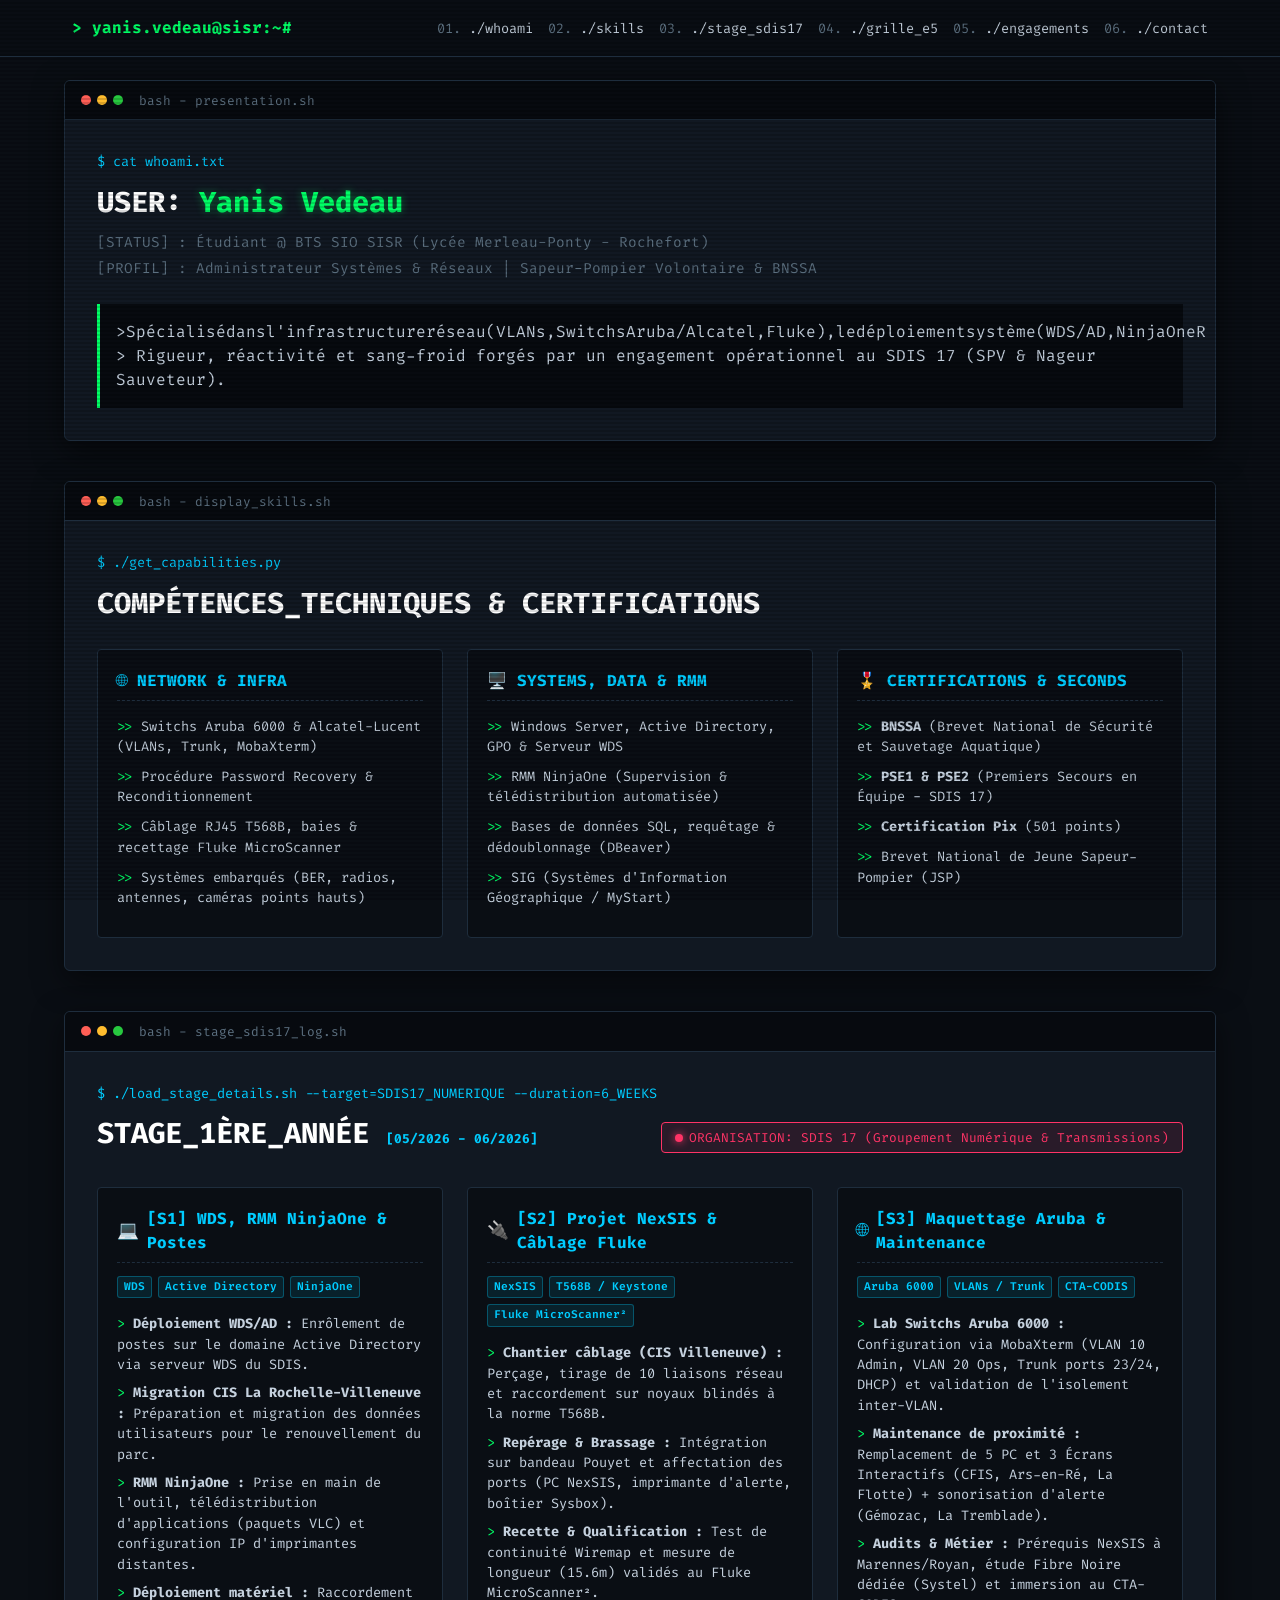
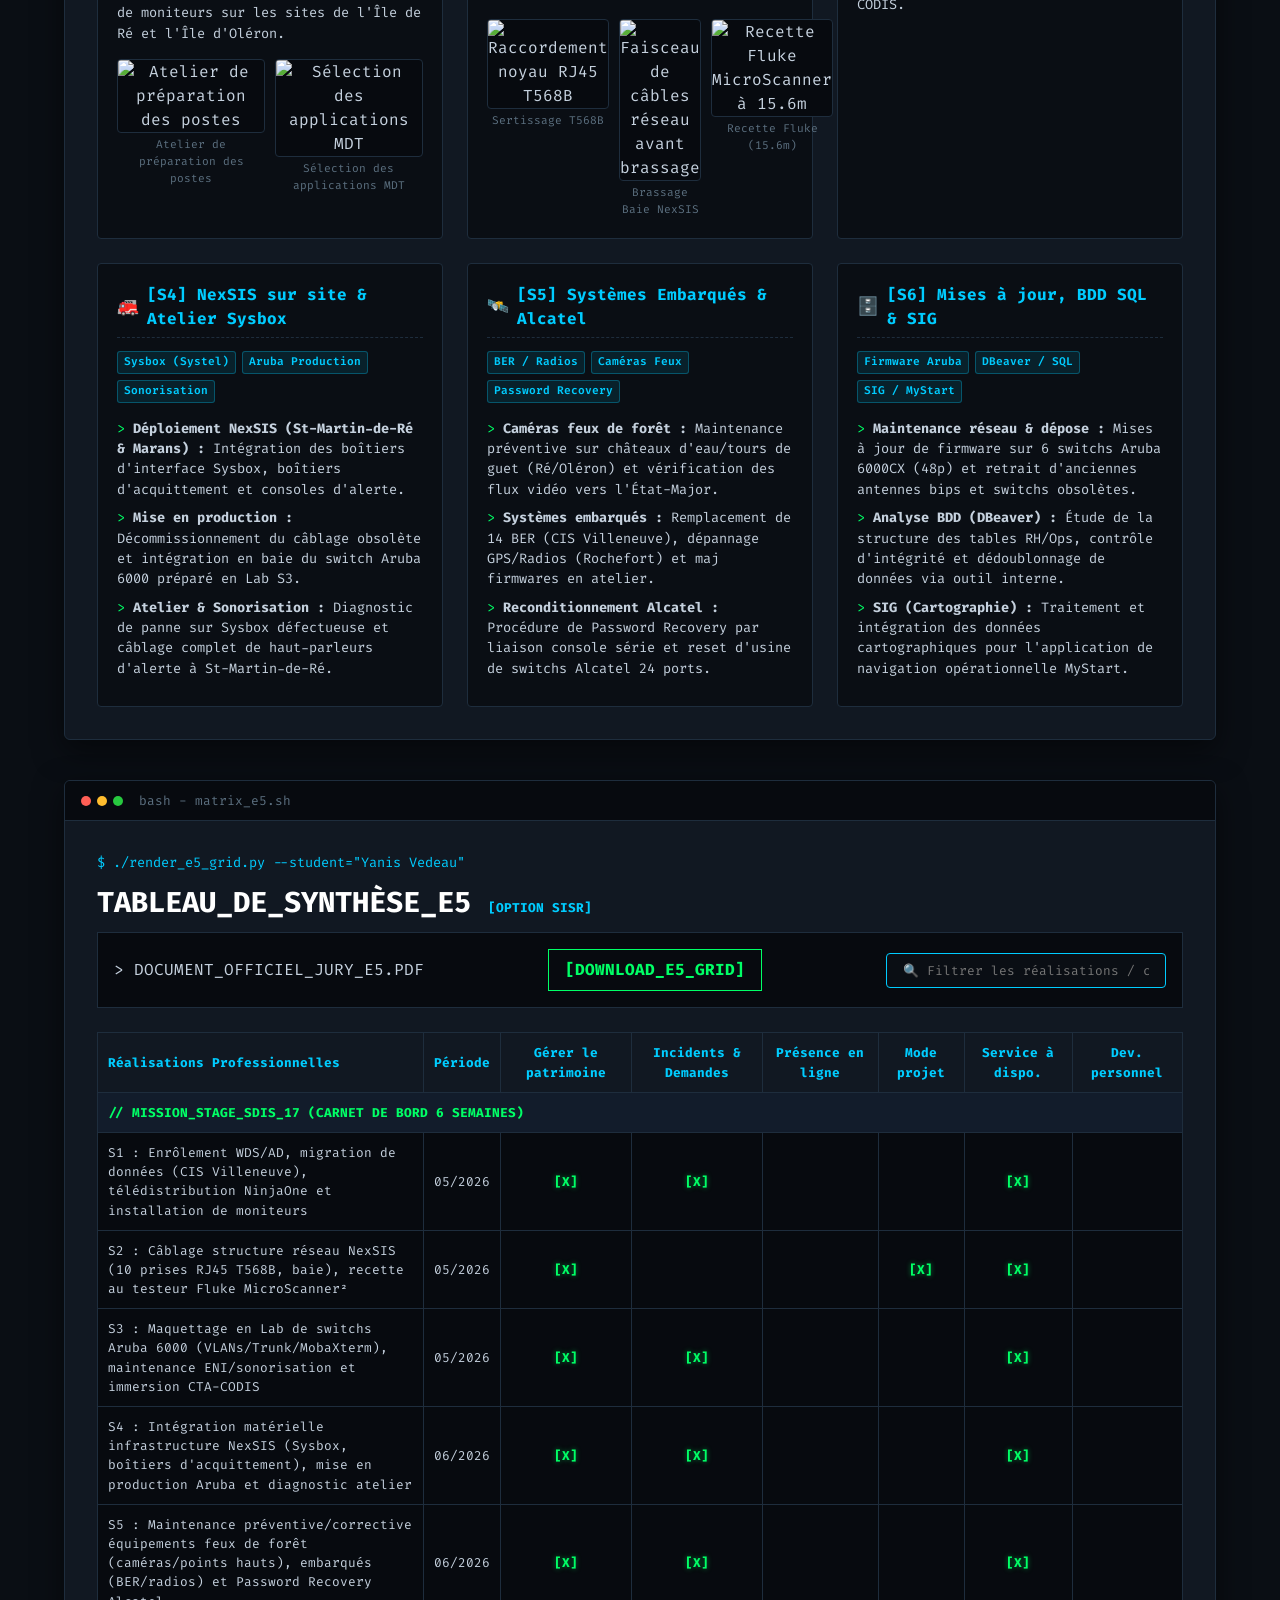
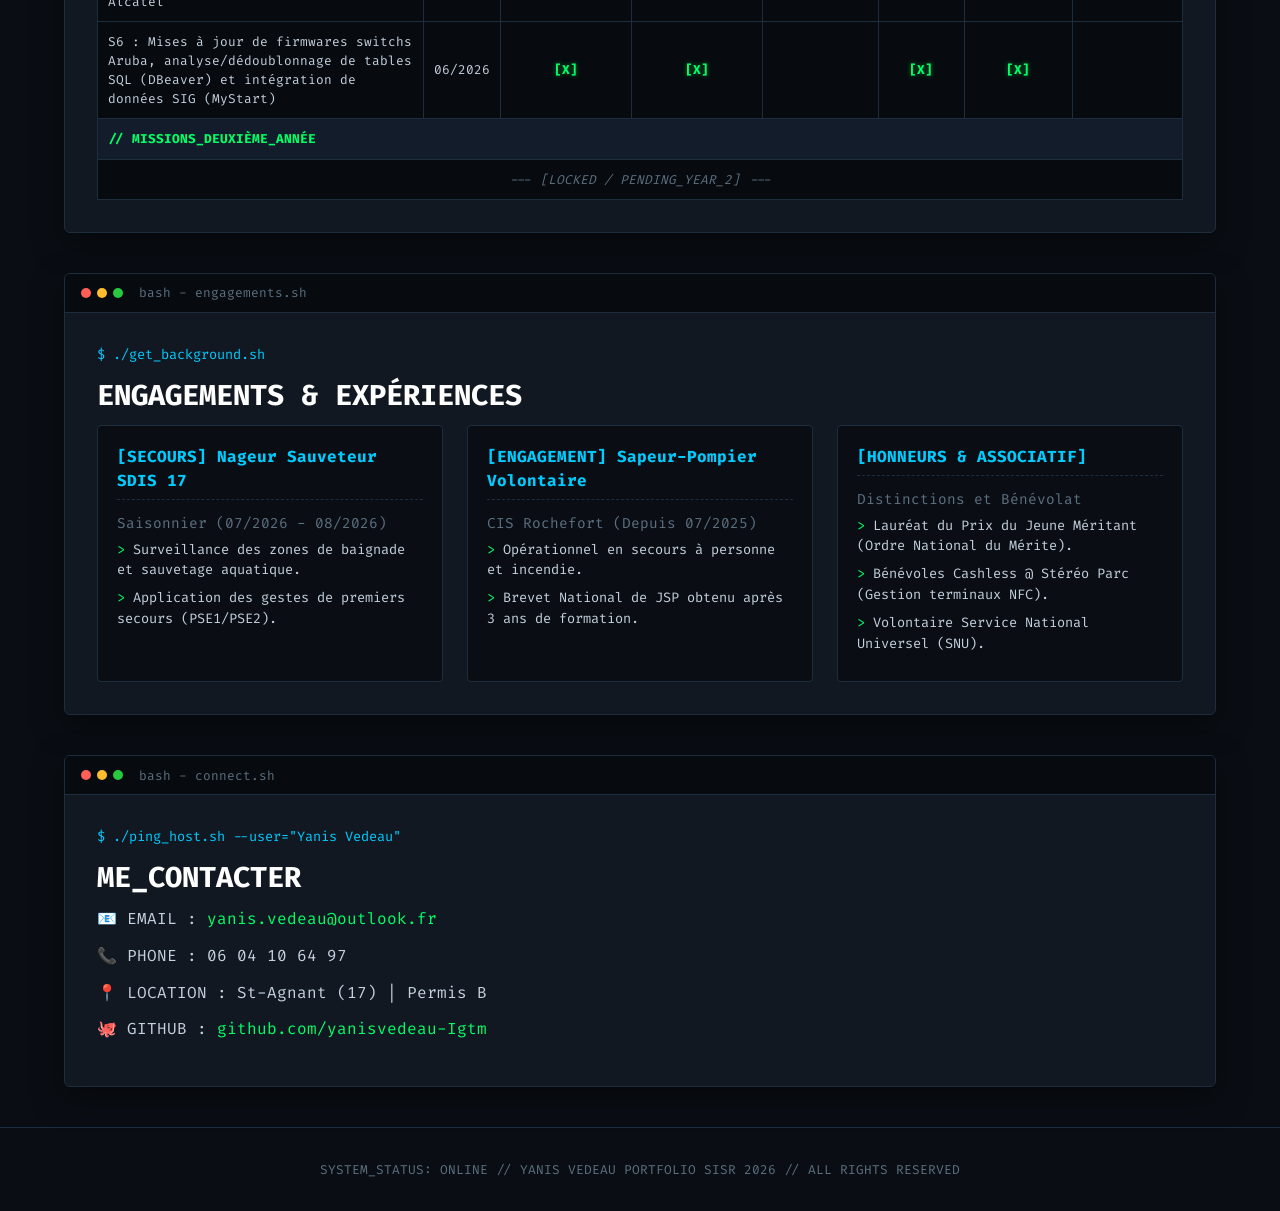
==== index.html @ 9add6352 "Update print statement from 'Hello' to 'Goodbye'" ====
<!DOCTYPE html>
<html lang="fr">
<head>
    <meta charset="UTF-8">
    <meta name="viewport" content="width=device-width, initial-scale=1.0">
    <title>Yanis Vedeau // Portfolio BTS SIO SISR</title>
    <link rel="stylesheet" href="style.css">
    <link rel="preconnect" href="https://fonts.googleapis.com">
    <link rel="preconnect" href="https://fonts.gstatic.com" crossorigin>
    <link href="https://fonts.googleapis.com/css2?family=Fira+Code:wght@400;600;700&display=swap" rel="stylesheet">
</head>
<body>

    <div class="overlay"></div>

    <div id="image-modal" class="modal">
        <span class="modal-close">&times;</span>
        <img class="modal-content" id="modal-img" alt="Vue agrandie">
        <div id="modal-caption"></div>
    </div>

    <header>
        <nav>
            <div class="brand"><span class="blink">></span> yanis.vedeau@sisr:~#</div>
            <ul>
                <li><a href="#presentation"><span class="cmd-num">01.</span> ./whoami</a></li>
                <li><a href="#competences"><span class="cmd-num">02.</span> ./skills</a></li>
                <li><a href="#stage"><span class="cmd-num">03.</span> ./stage_sdis17</a></li>
                <li><a href="#tableau-e5"><span class="cmd-num">04.</span> ./grille_e5</a></li>
                <li><a href="#engagements"><span class="cmd-num">05.</span> ./engagements</a></li>
                <li><a href="#contact"><span class="cmd-num">06.</span> ./contact</a></li>
            </ul>
        </nav>
    </header>

    <main>
        <section id="presentation" class="terminal-card">
            <div class="card-header">
                <span class="dot red"></span>
                <span class="dot yellow"></span>
                <span class="dot green"></span>
                <span class="card-title">bash - presentation.sh</span>
            </div>
            <div class="card-body">
                <p class="prompt">$ cat whoami.txt</p>
                <h1>USER: <span class="neon-text">Yanis Vedeau</span></h1>
                <p class="role">[STATUS] : Étudiant @ BTS SIO SISR (Lycée Merleau-Ponty - Rochefort)</p>
                <p class="role">[PROFIL] : Administrateur Systèmes & Réseaux | Sapeur-Pompier Volontaire & BNSSA</p>
                <div class="console-box">
                    <p>> Spécialisé dans l'infrastructure réseau (VLANs, Switchs Aruba/Alcatel, Fluke), le déploiement système (WDS/AD, NinjaOne RMM) et l'administration de bases de données (SQL/DBeaver, SIG).</p>
                    <p>> Rigueur, réactivité et sang-froid forgés par un engagement opérationnel au SDIS 17 (SPV & Nageur Sauveteur).</p>
                </div>
            </div>
        </section>

        <section id="competences" class="terminal-card">
            <div class="card-header">
                <span class="dot red"></span>
                <span class="dot yellow"></span>
                <span class="dot green"></span>
                <span class="card-title">bash - display_skills.sh</span>
            </div>
            <div class="card-body">
                <p class="prompt">$ ./get_capabilities.py</p>
                <h2>COMPÉTENCES_TECHNIQUES & CERTIFICATIONS</h2>

                <div class="grid-skills">
                    <div class="skill-box">
                        <div class="skill-title">🌐 NETWORK & INFRA</div>
                        <ul>
                            <li>Switchs Aruba 6000 & Alcatel-Lucent (VLANs, Trunk, MobaXterm)</li>
                            <li>Procédure Password Recovery & Reconditionnement</li>
                            <li>Câblage RJ45 T568B, baies & recettage Fluke MicroScanner</li>
                            <li>Systèmes embarqués (BER, radios, antennes, caméras points hauts)</li>
                        </ul>
                    </div>

                    <div class="skill-box">
                        <div class="skill-title">🖥️ SYSTEMS, DATA & RMM</div>
                        <ul>
                            <li>Windows Server, Active Directory, GPO & Serveur WDS</li>
                            <li>RMM NinjaOne (Supervision & télédistribution automatisée)</li>
                            <li>Bases de données SQL, requêtage & dédoublonnage (DBeaver)</li>
                            <li>SIG (Systèmes d'Information Géographique / MyStart)</li>
                        </ul>
                    </div>

                    <div class="skill-box">
                        <div class="skill-title">🎖️ CERTIFICATIONS & SECONDS</div>
                        <ul>
                            <li><strong>BNSSA</strong> (Brevet National de Sécurité et Sauvetage Aquatique)</li>
                            <li><strong>PSE1 & PSE2</strong> (Premiers Secours en Équipe - SDIS 17)</li>
                            <li><strong>Certification Pix</strong> (501 points)</li>
                            <li>Brevet National de Jeune Sapeur-Pompier (JSP)</li>
                        </ul>
                    </div>
                </div>
            </div>
        </section>

        <section id="stage" class="terminal-card">
            <div class="card-header">
                <span class="dot red"></span>
                <span class="dot yellow"></span>
                <span class="dot green"></span>
                <span class="card-title">bash - stage_sdis17_log.sh</span>
            </div>
            <div class="card-body">
                <p class="prompt">$ ./load_stage_details.sh --target=SDIS17_NUMERIQUE --duration=6_WEEKS</p>
                
                <div class="stage-title-wrapper">
                    <h2>STAGE_1ÈRE_ANNÉE <span class="tag">[05/2026 - 06/2026]</span></h2>
                    <div class="sdis-badge">
                        <span class="pulse-dot"></span> ORGANISATION: SDIS 17 (Groupement Numérique & Transmissions)
                    </div>
                </div>

                <div class="grid-stage">
                    <div class="node-card highlight-border">
                        <div class="node-header">
                            <span class="icon">💻</span>
                            <span>[S1] WDS, RMM NinjaOne & Postes</span>
                        </div>
                        <div class="tech-tags">
                            <span class="tech-badge">WDS</span>
                            <span class="tech-badge">Active Directory</span>
                            <span class="tech-badge">NinjaOne</span>
                        </div>
                        <ul>
                            <li><strong>Déploiement WDS/AD :</strong> Enrôlement de postes sur le domaine Active Directory via serveur WDS du SDIS.</li>
                            <li><strong>Migration CIS La Rochelle-Villeneuve :</strong> Préparation et migration des données utilisateurs pour le renouvellement du parc.</li>
                            <li><strong>RMM NinjaOne :</strong> Prise en main de l'outil, télédistribution d'applications (paquets VLC) et configuration IP d'imprimantes distantes.</li>
                            <li><strong>Déploiement matériel :</strong> Raccordement de moniteurs sur les sites de l'Île de Ré et l'Île d'Oléron.</li>
                        </ul>
                        
                        <div class="media-grid">
                            <div class="media-preview">
                                <div class="img-container">
                                    <img src="assets/images/IMG_2946.jpg" alt="Atelier de préparation des postes" class="zoomable-img">
                                </div>
                                <span class="media-caption">Atelier de préparation des postes</span>
                            </div>
                            <div class="media-preview">
                                <div class="img-container">
                                    <img src="assets/images/IMG_2992.jpg" alt="Sélection des applications MDT" class="zoomable-img">
                                </div>
                                <span class="media-caption">Sélection des applications MDT</span>
                            </div>
                        </div>
                    </div>

                    <div class="node-card highlight-border">
                        <div class="node-header">
                            <span class="icon">🔌</span>
                            <span>[S2] Projet NexSIS & Câblage Fluke</span>
                        </div>
                        <div class="tech-tags">
                            <span class="tech-badge">NexSIS</span>
                            <span class="tech-badge">T568B / Keystone</span>
                            <span class="tech-badge">Fluke MicroScanner²</span>
                        </div>
                        <ul>
                            <li><strong>Chantier câblage (CIS Villeneuve) :</strong> Perçage, tirage de 10 liaisons réseau et raccordement sur noyaux blindés à la norme T568B.</li>
                            <li><strong>Repérage & Brassage :</strong> Intégration sur bandeau Pouyet et affectation des ports (PC NexSIS, imprimante d'alerte, boîtier Sysbox).</li>
                            <li><strong>Recette & Qualification :</strong> Test de continuité Wiremap et mesure de longueur (15.6m) validés au Fluke MicroScanner².</li>
                        </ul>
                        
                        <div class="media-grid">
                            <div class="media-preview">
                                <div class="img-container">
                                    <img src="assets/images/IMG_3050.jpg" alt="Raccordement noyau RJ45 T568B" class="zoomable-img">
                                </div>
                                <span class="media-caption">Sertissage T568B</span>
                            </div>
                            <div class="media-preview">
                                <div class="img-container">
                                    <img src="assets/images/IMG_3069.jpg" alt="Faisceau de câbles réseau avant brassage" class="zoomable-img">
                                </div>
                                <span class="media-caption">Brassage Baie NexSIS</span>
                            </div>
                            <div class="media-preview">
                                <div class="img-container">
                                    <img src="assets/images/IMG_3080.jpg" alt="Recette Fluke MicroScanner à 15.6m" class="zoomable-img">
                                </div>
                                <span class="media-caption">Recette Fluke (15.6m)</span>
                            </div>
                        </div>
                    </div>

                    <div class="node-card highlight-border">
                        <div class="node-header">
                            <span class="icon">🌐</span>
                            <span>[S3] Maquettage Aruba & Maintenance</span>
                        </div>
                        <div class="tech-tags">
                            <span class="tech-badge">Aruba 6000</span>
                            <span class="tech-badge">VLANs / Trunk</span>
                            <span class="tech-badge">CTA-CODIS</span>
                        </div>
                        <ul>
                            <li><strong>Lab Switchs Aruba 6000 :</strong> Configuration via MobaXterm (VLAN 10 Admin, VLAN 20 Ops, Trunk ports 23/24, DHCP) et validation de l'isolement inter-VLAN.</li>
                            <li><strong>Maintenance de proximité :</strong> Remplacement de 5 PC et 3 Écrans Interactifs (CFIS, Ars-en-Ré, La Flotte) + sonorisation d'alerte (Gémozac, La Tremblade).</li>
                            <li><strong>Audits & Métier :</strong> Prérequis NexSIS à Marennes/Royan, étude Fibre Noire dédiée (Systel) et immersion au CTA-CODIS.</li>
                        </ul>
                    </div>

                    <div class="node-card highlight-border">
                        <div class="node-header">
                            <span class="icon">🚒</span>
                            <span>[S4] NexSIS sur site & Atelier Sysbox</span>
                        </div>
                        <div class="tech-tags">
                            <span class="tech-badge">Sysbox (Systel)</span>
                            <span class="tech-badge">Aruba Production</span>
                            <span class="tech-badge">Sonorisation</span>
                        </div>
                        <ul>
                            <li><strong>Déploiement NexSIS (St-Martin-de-Ré & Marans) :</strong> Intégration des boîtiers d'interface Sysbox, boîtiers d'acquittement et consoles d'alerte.</li>
                            <li><strong>Mise en production :</strong> Décommissionnement du câblage obsolète et intégration en baie du switch Aruba 6000 préparé en Lab S3.</li>
                            <li><strong>Atelier & Sonorisation :</strong> Diagnostic de panne sur Sysbox défectueuse et câblage complet de haut-parleurs d'alerte à St-Martin-de-Ré.</li>
                        </ul>
                    </div>

                    <div class="node-card highlight-border">
                        <div class="node-header">
                            <span class="icon">🛰️</span>
                            <span>[S5] Systèmes Embarqués & Alcatel</span>
                        </div>
                        <div class="tech-tags">
                            <span class="tech-badge">BER / Radios</span>
                            <span class="tech-badge">Caméras Feux</span>
                            <span class="tech-badge">Password Recovery</span>
                        </div>
                        <ul>
                            <li><strong>Caméras feux de forêt :</strong> Maintenance préventive sur châteaux d'eau/tours de guet (Ré/Oléron) et vérification des flux vidéo vers l'État-Major.</li>
                            <li><strong>Systèmes embarqués :</strong> Remplacement de 14 BER (CIS Villeneuve), dépannage GPS/Radios (Rochefort) et maj firmwares en atelier.</li>
                            <li><strong>Reconditionnement Alcatel :</strong> Procédure de Password Recovery par liaison console série et reset d'usine de switchs Alcatel 24 ports.</li>
                        </ul>
                    </div>

                    <div class="node-card highlight-border">
                        <div class="node-header">
                            <span class="icon">🗄️</span>
                            <span>[S6] Mises à jour, BDD SQL & SIG</span>
                        </div>
                        <div class="tech-tags">
                            <span class="tech-badge">Firmware Aruba</span>
                            <span class="tech-badge">DBeaver / SQL</span>
                            <span class="tech-badge">SIG / MyStart</span>
                        </div>
                        <ul>
                            <li><strong>Maintenance réseau & dépose :</strong> Mises à jour de firmware sur 6 switchs Aruba 6000CX (48p) et retrait d'anciennes antennes bips et switchs obsolètes.</li>
                            <li><strong>Analyse BDD (DBeaver) :</strong> Étude de la structure des tables RH/Ops, contrôle d'intégrité et dédoublonnage de données via outil interne.</li>
                            <li><strong>SIG (Cartographie) :</strong> Traitement et intégration des données cartographiques pour l'application de navigation opérationnelle MyStart.</li>
                        </ul>
                    </div>
                </div>
            </div>
        </section>

        <section id="tableau-e5" class="terminal-card">
            <div class="card-header">
                <span class="dot red"></span>
                <span class="dot yellow"></span>
                <span class="dot green"></span>
                <span class="card-title">bash - matrix_e5.sh</span>
            </div>
            <div class="card-body">
                <p class="prompt">$ ./render_e5_grid.py --student="Yanis Vedeau"</p>
                <h2>TABLEAU_DE_SYNTHÈSE_E5 <span class="tag">[OPTION SISR]</span></h2>

                <div class="download-container">
                    <span>> DOCUMENT_OFFICIEL_JURY_E5.PDF</span>
                    <a href="assets/tableau-de-synthese-E5.pdf" class="cyber-btn" target="_blank" download>[DOWNLOAD_E5_GRID]</a>
                </div>

                <div class="table-wrapper">
                    <table class="cyber-table">
                        <thead>
                            <tr>
                                <th class="col-main">Réalisations Professionnelles</th>
                                <th>Période</th>
                                <th>Gérer le patrimoine</th>
                                <th>Incidents & Demandes</th>
                                <th>Présence en ligne</th>
                                <th>Mode projet</th>
                                <th>Service à dispo.</th>
                                <th>Dev. personnel</th>
                            </tr>
                        </thead>
                        <tbody>
                            <tr class="group-header">
                                <td colspan="8">// MISSION_STAGE_SDIS_17 (CARNET DE BORD 6 SEMAINES)</td>
                            </tr>
                            <tr>
                                <td class="text-left">S1 : Enrôlement WDS/AD, migration de données (CIS Villeneuve), télédistribution NinjaOne et installation de moniteurs</td>
                                <td>05/2026</td>
                                <td class="active-cell">[X]</td>
                                <td class="active-cell">[X]</td>
                                <td></td>
                                <td></td>
                                <td class="active-cell">[X]</td>
                                <td></td>
                            </tr>
                            <tr>
                                <td class="text-left">S2 : Câblage structure réseau NexSIS (10 prises RJ45 T568B, baie), recette au testeur Fluke MicroScanner²</td>
                                <td>05/2026</td>
                                <td class="active-cell">[X]</td>
                                <td></td>
                                <td></td>
                                <td class="active-cell">[X]</td>
                                <td class="active-cell">[X]</td>
                                <td></td>
                            </tr>
                            <tr>
                                <td class="text-left">S3 : Maquettage en Lab de switchs Aruba 6000 (VLANs/Trunk/MobaXterm), maintenance ENI/sonorisation et immersion CTA-CODIS</td>
                                <td>05/2026</td>
                                <td class="active-cell">[X]</td>
                                <td class="active-cell">[X]</td>
                                <td></td>
                                <td></td>
                                <td class="active-cell">[X]</td>
                                <td></td>
                            </tr>
                            <tr>
                                <td class="text-left">S4 : Intégration matérielle infrastructure NexSIS (Sysbox, boîtiers d'acquittement), mise en production Aruba et diagnostic atelier</td>
                                <td>06/2026</td>
                                <td class="active-cell">[X]</td>
                                <td class="active-cell">[X]</td>
                                <td></td>
                                <td></td>
                                <td class="active-cell">[X]</td>
                                <td></td>
                            </tr>
                            <tr>
                                <td class="text-left">S5 : Maintenance préventive/corrective équipements feux de forêt (caméras/points hauts), embarqués (BER/radios) et Password Recovery Alcatel</td>
                                <td>06/2026</td>
                                <td class="active-cell">[X]</td>
                                <td class="active-cell">[X]</td>
                                <td></td>
                                <td></td>
                                <td class="active-cell">[X]</td>
                                <td></td>
                            </tr>
                            <tr>
                                <td class="text-left">S6 : Mises à jour de firmwares switchs Aruba, analyse/dédoublonnage de tables SQL (DBeaver) et intégration de données SIG (MyStart)</td>
                                <td>06/2026</td>
                                <td class="active-cell">[X]</td>
                                <td class="active-cell">[X]</td>
                                <td></td>
                                <td class="active-cell">[X]</td>
                                <td class="active-cell">[X]</td>
                                <td></td>
                            </tr>

                            <tr class="group-header">
                                <td colspan="8">// MISSIONS_DEUXIÈME_ANNÉE</td>
                            </tr>
                            <tr>
                                <td colspan="8" class="locked-row">--- [LOCKED / PENDING_YEAR_2] ---</td>
                            </tr>
                        </tbody>
                    </table>
                </div>
            </div>
        </section>

        <section id="engagements" class="terminal-card">
            <div class="card-header">
                <span class="dot red"></span>
                <span class="dot yellow"></span>
                <span class="dot green"></span>
                <span class="card-title">bash - engagements.sh</span>
            </div>
            <div class="card-body">
                <p class="prompt">$ ./get_background.sh</p>
                <h2>ENGAGEMENTS & EXPÉRIENCES</h2>

                <div class="grid-stage">
                    <div class="node-card">
                        <div class="node-header">[SECOURS] Nageur Sauveteur SDIS 17</div>
                        <p class="role">Saisonnier (07/2026 - 08/2026)</p>
                        <ul>
                            <li>Surveillance des zones de baignade et sauvetage aquatique.</li>
                            <li>Application des gestes de premiers secours (PSE1/PSE2).</li>
                        </ul>
                    </div>

                    <div class="node-card">
                        <div class="node-header">[ENGAGEMENT] Sapeur-Pompier Volontaire</div>
                        <p class="role">CIS Rochefort (Depuis 07/2025)</p>
                        <ul>
                            <li>Opérationnel en secours à personne et incendie.</li>
                            <li>Brevet National de JSP obtenu après 3 ans de formation.</li>
                        </ul>
                    </div>

                    <div class="node-card">
                        <div class="node-header">[HONNEURS & ASSOCIATIF]</div>
                        <p class="role">Distinctions et Bénévolat</p>
                        <ul>
                            <li>Lauréat du Prix du Jeune Méritant (Ordre National du Mérite).</li>
                            <li>Bénévoles Cashless @ Stéréo Parc (Gestion terminaux NFC).</li>
                            <li>Volontaire Service National Universel (SNU).</li>
                        </ul>
                    </div>
                </div>
            </div>
        </section>

        <section id="contact" class="terminal-card">
            <div class="card-header">
                <span class="dot red"></span>
                <span class="dot yellow"></span>
                <span class="dot green"></span>
                <span class="card-title">bash - connect.sh</span>
            </div>
            <div class="card-body">
                <p class="prompt">$ ./ping_host.sh --user="Yanis Vedeau"</p>
                <h2>ME_CONTACTER</h2>
                <div class="contact-grid">
                    <p>📧 EMAIL    : <a href="mailto:yanis.vedeau@outlook.fr">yanis.vedeau@outlook.fr</a></p>
                    <p>📞 PHONE    : 06 04 10 64 97</p>
                    <p>📍 LOCATION : St-Agnant (17) | Permis B</p>
                    <p>🐙 GITHUB   : <a href="https://github.com/yanisvedeau-lgtm" target="_blank">github.com/yanisvedeau-Igtm</a></p>
                </div>
            </div>
        </section>
    </main>

    <footer>
        <p>SYSTEM_STATUS: ONLINE // YANIS VEDEAU PORTFOLIO SISR 2026 // ALL RIGHTS RESERVED</p>
    </footer>

    <script src="script.js"></script>
</body>
</html>
---- style.css ----
/* RESET & CORE CYBERPUNK STYLES */
* {
    margin: 0;
    padding: 0;
    box-sizing: border-box;
    font-family: 'Fira Code', monospace;
}

:root {
    --bg-color: #0a0e14;
    --card-bg: #111822;
    --card-border: #1e2d3d;
    --neon-green: #00ff66;
    --neon-blue: #00ccff;
    --neon-alert: #ff3366;
    --text-color: #c5d1de;
    --muted-text: #5c7080;
}

html {
    scroll-behavior: smooth;
}

body {
    background-color: var(--bg-color);
    color: var(--text-color);
    padding-top: 80px;
    line-height: 1.5;
}

/* LIGNES SCANLINE CRT */
.overlay {
    position: fixed;
    top: 0;
    left: 0;
    width: 100vw;
    height: 100vh;
    background: linear-gradient(rgba(18, 16, 16, 0) 50%, rgba(0, 0, 0, 0.25) 50%);
    background-size: 100% 4px;
    z-index: 9998;
    pointer-events: none;
    opacity: 0.6;
}

/* NAVIGATION */
header {
    position: fixed;
    top: 0;
    width: 100%;
    background: rgba(10, 14, 20, 0.95);
    border-bottom: 1px solid var(--card-border);
    backdrop-filter: blur(5px);
    z-index: 1000;
}

nav {
    max-width: 1200px;
    margin: 0 auto;
    display: flex;
    justify-content: space-between;
    align-items: center;
    padding: 1rem 2rem;
}

.brand {
    color: var(--neon-green);
    font-weight: bold;
}

.blink {
    animation: blinker 1s linear infinite;
}

@keyframes blinker {
    50% { opacity: 0; }
}

nav ul {
    display: flex;
    list-style: none;
    gap: 15px;
}

nav a {
    color: var(--text-color);
    text-decoration: none;
    font-size: 0.85rem;
    transition: color 0.2s;
}

nav a:hover {
    color: var(--neon-blue);
}

.cmd-num {
    color: var(--muted-text);
}

/* CARTE TERMINAL */
main {
    max-width: 1200px;
    margin: 0 auto;
    padding: 0 1.5rem;
}

.terminal-card {
    background-color: var(--card-bg);
    border: 1px solid var(--card-border);
    border-radius: 6px;
    margin-bottom: 2.5rem;
    box-shadow: 0 10px 30px rgba(0,0,0,0.5);
    overflow: hidden;
}

.card-header {
    background-color: #070a0f;
    padding: 0.6rem 1rem;
    display: flex;
    align-items: center;
    border-bottom: 1px solid var(--card-border);
}

.dot {
    width: 10px;
    height: 10px;
    border-radius: 50%;
    display: inline-block;
    margin-right: 6px;
}

.red { background-color: #ff5f56; }
.yellow { background-color: #ffbd2e; }
.green { background-color: #27c93f; }

.card-title {
    color: var(--muted-text);
    font-size: 0.8rem;
    margin-left: 10px;
}

.card-body {
    padding: 2rem;
}

.prompt {
    color: var(--neon-blue);
    margin-bottom: 0.5rem;
    font-size: 0.85rem;
}

h1, h2 {
    color: #ffffff;
    font-size: 1.8rem;
    margin-bottom: 0.5rem;
}

.neon-text {
    color: var(--neon-green);
    text-shadow: 0 0 8px rgba(0, 255, 102, 0.4);
}

.role {
    color: var(--muted-text);
    font-size: 0.9rem;
    margin-bottom: 0.3rem;
}

.console-box {
    margin-top: 1.5rem;
    padding: 1rem;
    background: #070a0f;
    border-left: 3px solid var(--neon-green);
    color: var(--text-color);
}

.tag {
    font-size: 0.8rem;
    color: var(--neon-blue);
}

.sdis-badge {
    display: inline-flex;
    align-items: center;
    background: rgba(255, 51, 102, 0.1);
    color: var(--neon-alert);
    border: 1px solid var(--neon-alert);
    padding: 0.3rem 0.8rem;
    font-size: 0.8rem;
    border-radius: 4px;
}

/* ENRICHISSEMENT VISUEL STAGE */
.stage-title-wrapper {
    display: flex;
    justify-content: space-between;
    align-items: center;
    flex-wrap: wrap;
    margin-bottom: 1.5rem;
    gap: 10px;
}

.pulse-dot {
    display: inline-block;
    width: 8px;
    height: 8px;
    background-color: var(--neon-alert);
    border-radius: 50%;
    margin-right: 6px;
    box-shadow: 0 0 8px var(--neon-alert);
    animation: pulse 1.5s infinite;
}

@keyframes pulse {
    0% { transform: scale(0.95); box-shadow: 0 0 0 0 rgba(255, 51, 102, 0.7); }
    70% { transform: scale(1); box-shadow: 0 0 0 8px rgba(255, 51, 102, 0); }
    100% { transform: scale(0.95); box-shadow: 0 0 0 0 rgba(255, 51, 102, 0); }
}

.highlight-border {
    position: relative;
    transition: transform 0.25s ease, border-color 0.25s ease, box-shadow 0.25s ease;
}

.highlight-border:hover {
    transform: translateY(-4px);
    border-color: var(--neon-blue);
    box-shadow: 0 6px 20px rgba(0, 204, 255, 0.15);
}

.node-header {
    display: flex;
    align-items: center;
    gap: 8px;
    color: var(--neon-blue);
    font-weight: bold;
    margin-bottom: 0.8rem;
    border-bottom: 1px dashed var(--card-border);
    padding-bottom: 0.4rem;
}

.node-header .icon {
    font-size: 1.1rem;
}

.tech-tags {
    display: flex;
    flex-wrap: wrap;
    gap: 6px;
    margin-bottom: 1rem;
}

.tech-badge {
    font-size: 0.7rem;
    background: rgba(0, 204, 255, 0.1);
    color: var(--neon-blue);
    border: 1px solid rgba(0, 204, 255, 0.3);
    padding: 2px 6px;
    border-radius: 3px;
    font-weight: 600;
}

/* GESTION DES GALERIES & APERCUS IMAGES */
.media-gallery {
    display: grid;
    grid-template-columns: repeat(3, 1fr);
    gap: 10px;
    margin-top: 1rem;
    padding-top: 0.8rem;
    border-top: 1px dashed var(--card-border);
}

.media-preview {
    text-align: center;
}

.zoomable-img {
    width: 100%;
    height: 120px;
    object-fit: cover;
    border-radius: 4px;
    border: 1px solid var(--card-border);
    cursor: pointer;
    transition: transform 0.2s ease, border-color 0.2s ease;
    background-color: #070a0f;
}

.zoomable-img:hover {
    transform: scale(1.03);
    border-color: var(--neon-green);
    box-shadow: 0 0 10px rgba(0, 255, 102, 0.3);
}

.media-caption {
    display: block;
    font-size: 0.7rem;
    color: var(--muted-text);
    margin-top: 4px;
}

/* MODAL / LIGHTBOX POUR LES IMAGES */
.modal {
    display: none;
    position: fixed;
    z-index: 10000;
    padding-top: 60px;
    left: 0;
    top: 0;
    width: 100%;
    height: 100%;
    overflow: auto;
    background-color: rgba(7, 10, 15, 0.92);
    backdrop-filter: blur(8px);
}

.modal-content {
    margin: auto;
    display: block;
    max-width: 85%;
    max-height: 80vh;
    border: 1px solid var(--neon-green);
    box-shadow: 0 0 25px rgba(0, 255, 102, 0.3);
    border-radius: 4px;
}

#modal-caption {
    margin: auto;
    display: block;
    width: 80%;
    text-align: center;
    color: var(--neon-green);
    padding: 10px 0;
    font-size: 0.9rem;
}

.modal-close {
    position: absolute;
    top: 20px;
    right: 35px;
    color: var(--neon-alert);
    font-size: 40px;
    font-weight: bold;
    cursor: pointer;
    transition: 0.2s;
}

.modal-close:hover {
    color: #ffffff;
    text-shadow: 0 0 10px var(--neon-alert);
}

/* COMPETENCES GRID */
.grid-skills {
    display: grid;
    grid-template-columns: repeat(auto-fit, minmax(300px, 1fr));
    gap: 1.5rem;
    margin-top: 1.5rem;
}

.skill-box {
    background: #0a0e14;
    border: 1px solid var(--card-border);
    padding: 1.2rem;
    border-radius: 4px;
}

.skill-title {
    color: var(--neon-blue);
    font-weight: bold;
    margin-bottom: 1rem;
    border-bottom: 1px dashed var(--card-border);
    padding-bottom: 0.4rem;
}

.skill-box ul {
    list-style: none;
}

.skill-box li {
    font-size: 0.85rem;
    margin-bottom: 0.6rem;
}

.skill-box li::before {
    content: ">> ";
    color: var(--neon-green);
}

/* STAGE & ENGAGEMENT GRID */
.grid-stage {
    display: grid;
    grid-template-columns: repeat(auto-fit, minmax(280px, 1fr));
    gap: 1.5rem;
}

.node-card {
    background: #0a0e14;
    border: 1px solid var(--card-border);
    padding: 1.2rem;
    border-radius: 4px;
}

.node-card ul {
    list-style: none;
}

.node-card li {
    font-size: 0.85rem;
    margin-bottom: 0.5rem;
}

.node-card li::before {
    content: "> ";
    color: var(--neon-green);
}

/* TABLEAU E5 CYBERPUNK */
.download-container {
    display: flex;
    justify-content: space-between;
    align-items: center;
    background: #070a0f;
    padding: 1rem;
    border: 1px solid var(--card-border);
    margin-bottom: 1.5rem;
    flex-wrap: wrap;
    gap: 10px;
}

.cyber-btn {
    background: transparent;
    color: var(--neon-green);
    border: 1px solid var(--neon-green);
    padding: 0.5rem 1rem;
    text-decoration: none;
    font-weight: bold;
    transition: all 0.2s;
}

.cyber-btn:hover {
    background: var(--neon-green);
    color: #000000;
    box-shadow: 0 0 10px rgba(0, 255, 102, 0.5);
}

.cyber-filter-input {
    background: #0a0e14;
    border: 1px solid var(--neon-blue);
    color: var(--neon-green);
    padding: 0.5rem 1rem;
    font-family: 'Fira Code', monospace;
    font-size: 0.8rem;
    border-radius: 4px;
    outline: none;
    width: 280px;
    transition: box-shadow 0.25s ease;
}

.cyber-filter-input:focus {
    box-shadow: 0 0 10px rgba(0, 204, 255, 0.4);
}

.table-wrapper {
    overflow-x: auto;
}

.cyber-table {
    width: 100%;
    border-collapse: collapse;
    font-size: 0.8rem;
    background: #070a0f;
    min-width: 850px;
}

.cyber-table th, .cyber-table td {
    border: 1px solid var(--card-border);
    padding: 10px;
    text-align: center;
}

.cyber-table th {
    background: #111822;
    color: var(--neon-blue);
}

.cyber-table .col-main {
    text-align: left;
    width: 30%;
}

.cyber-table .text-left {
    text-align: left;
}

.group-header td {
    background: #121c2b;
    color: var(--neon-green);
    text-align: left;
    font-weight: bold;
}

.active-cell {
    color: var(--neon-green);
    font-weight: bold;
    text-shadow: 0 0 5px rgba(0, 255, 102, 0.5);
}

.locked-row {
    color: var(--muted-text);
    font-style: italic;
}

/* CONTACT */
.contact-grid p {
    margin-bottom: 0.8rem;
}

.contact-grid a {
    color: var(--neon-green);
    text-decoration: none;
}

.contact-grid a:hover {
    text-decoration: underline;
}

/* FOOTER */
footer {
    text-align: center;
    padding: 2rem;
    color: var(--muted-text);
    font-size: 0.8rem;
    border-top: 1px solid var(--card-border);
}

/* RESPONSIVE */
@media (max-width: 768px) {
    nav {
        flex-direction: column;
        gap: 10px;
    }

    body {
        padding-top: 130px;
    }

    .download-container {
        flex-direction: column;
        align-items: flex-start;
    }

    .media-gallery {
        grid-template-columns: 1fr;
    }

    .modal-content {
        max-width: 95%;
    }
}
.media-grid {
    display: flex;
    gap: 10px;
    margin-top: 15px;
}
.media-grid .media-preview {
    flex: 1;
}
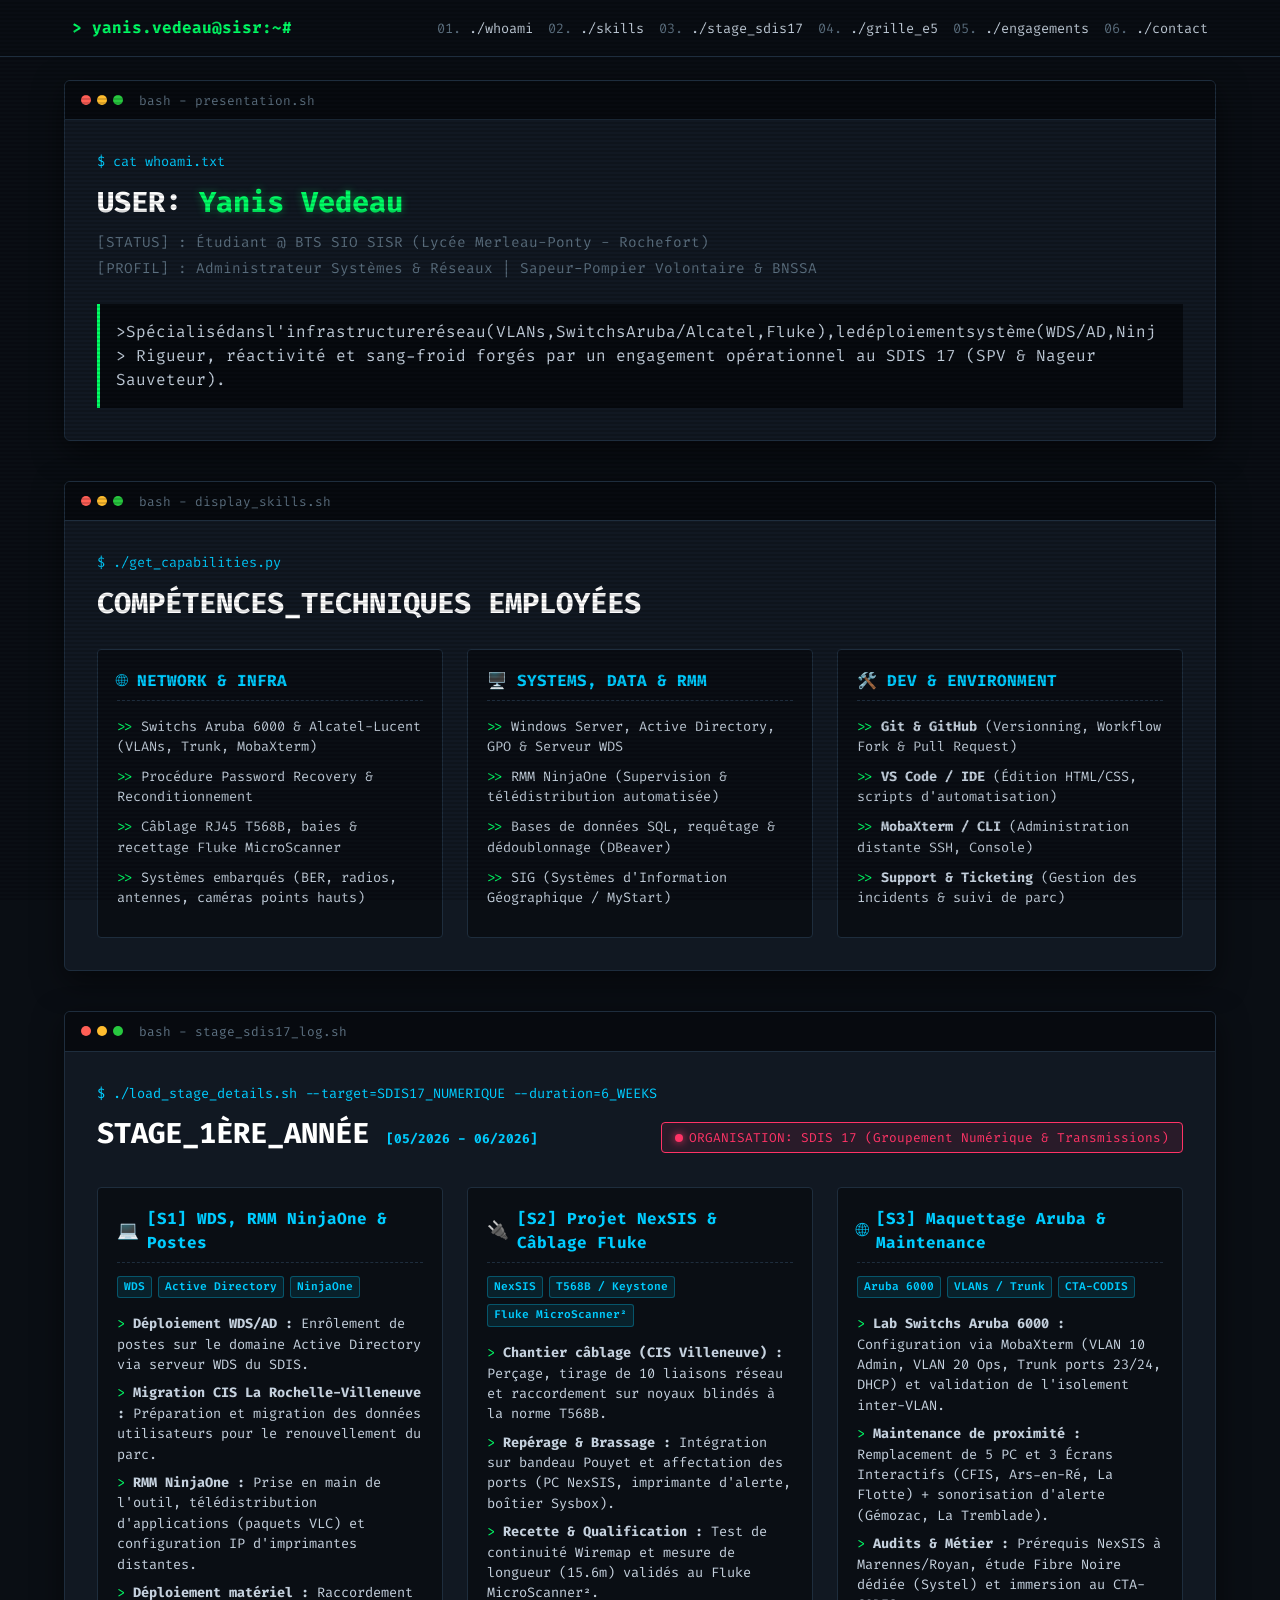
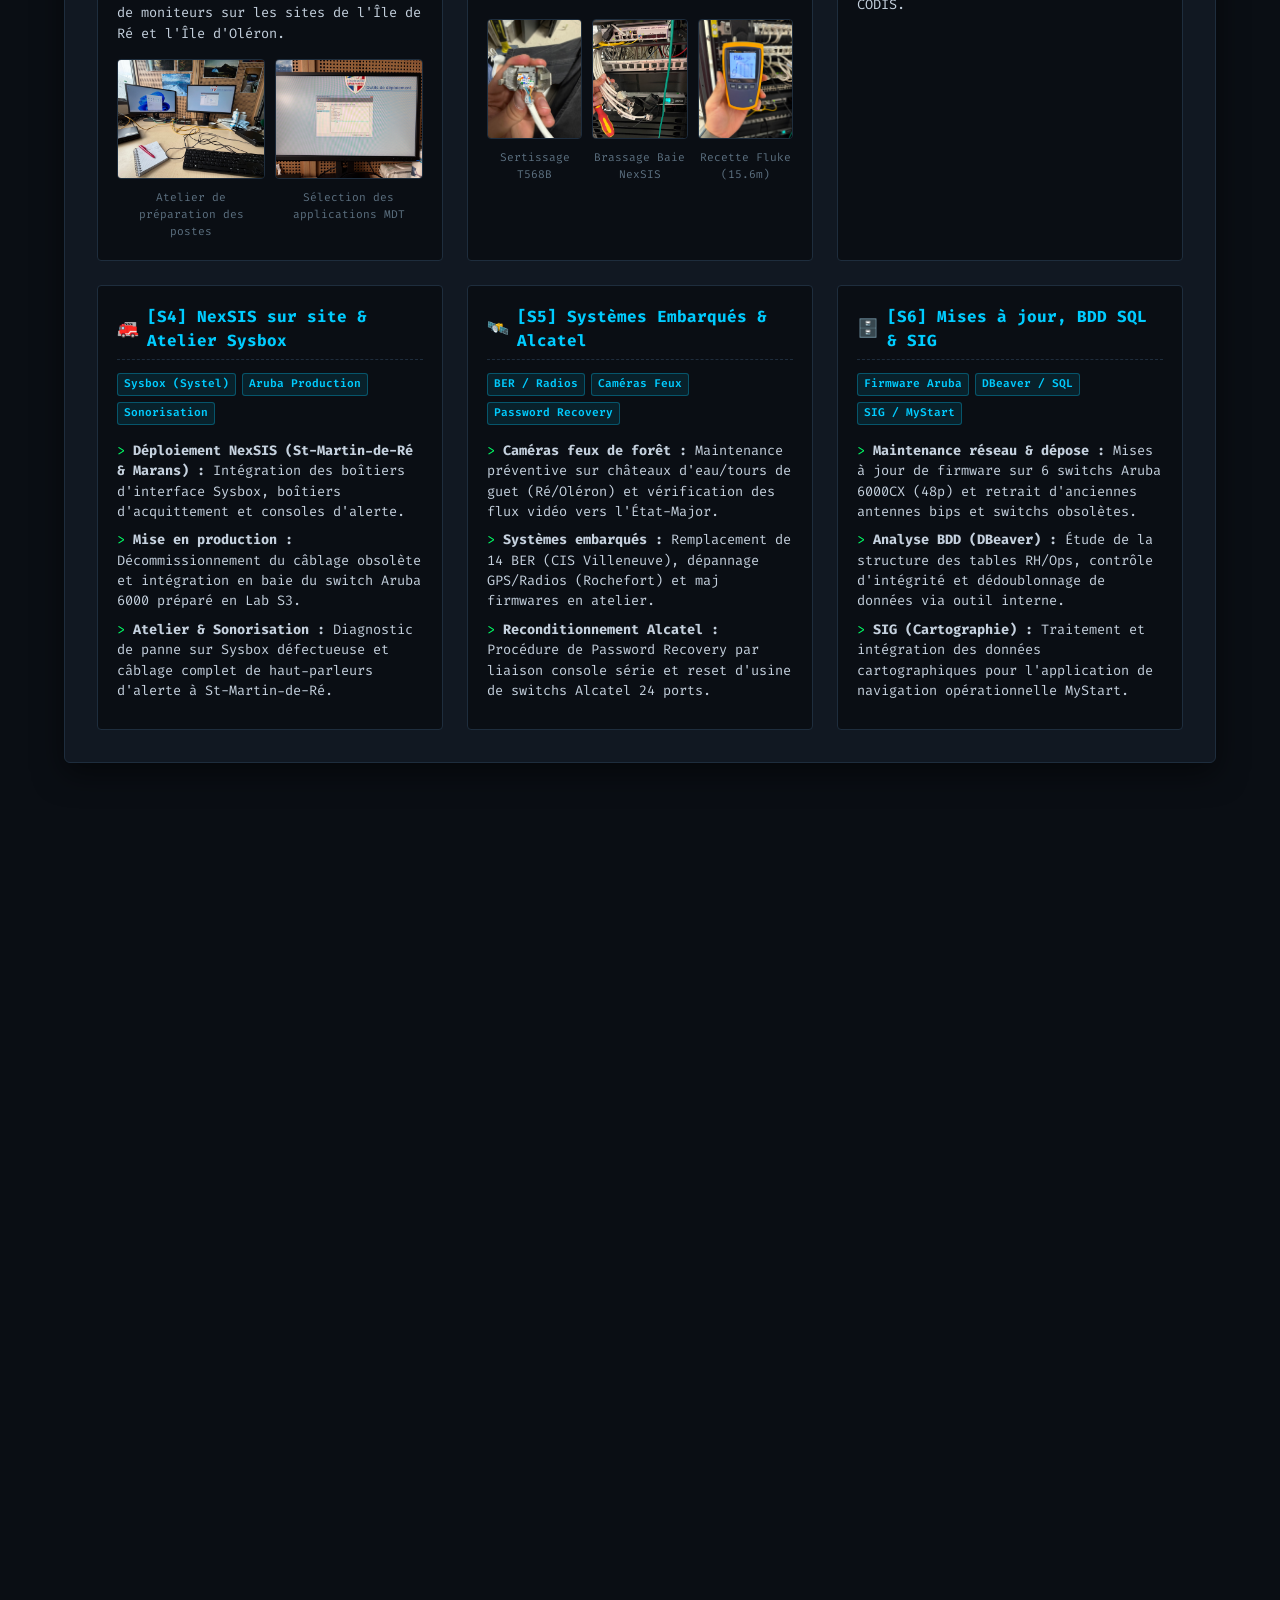
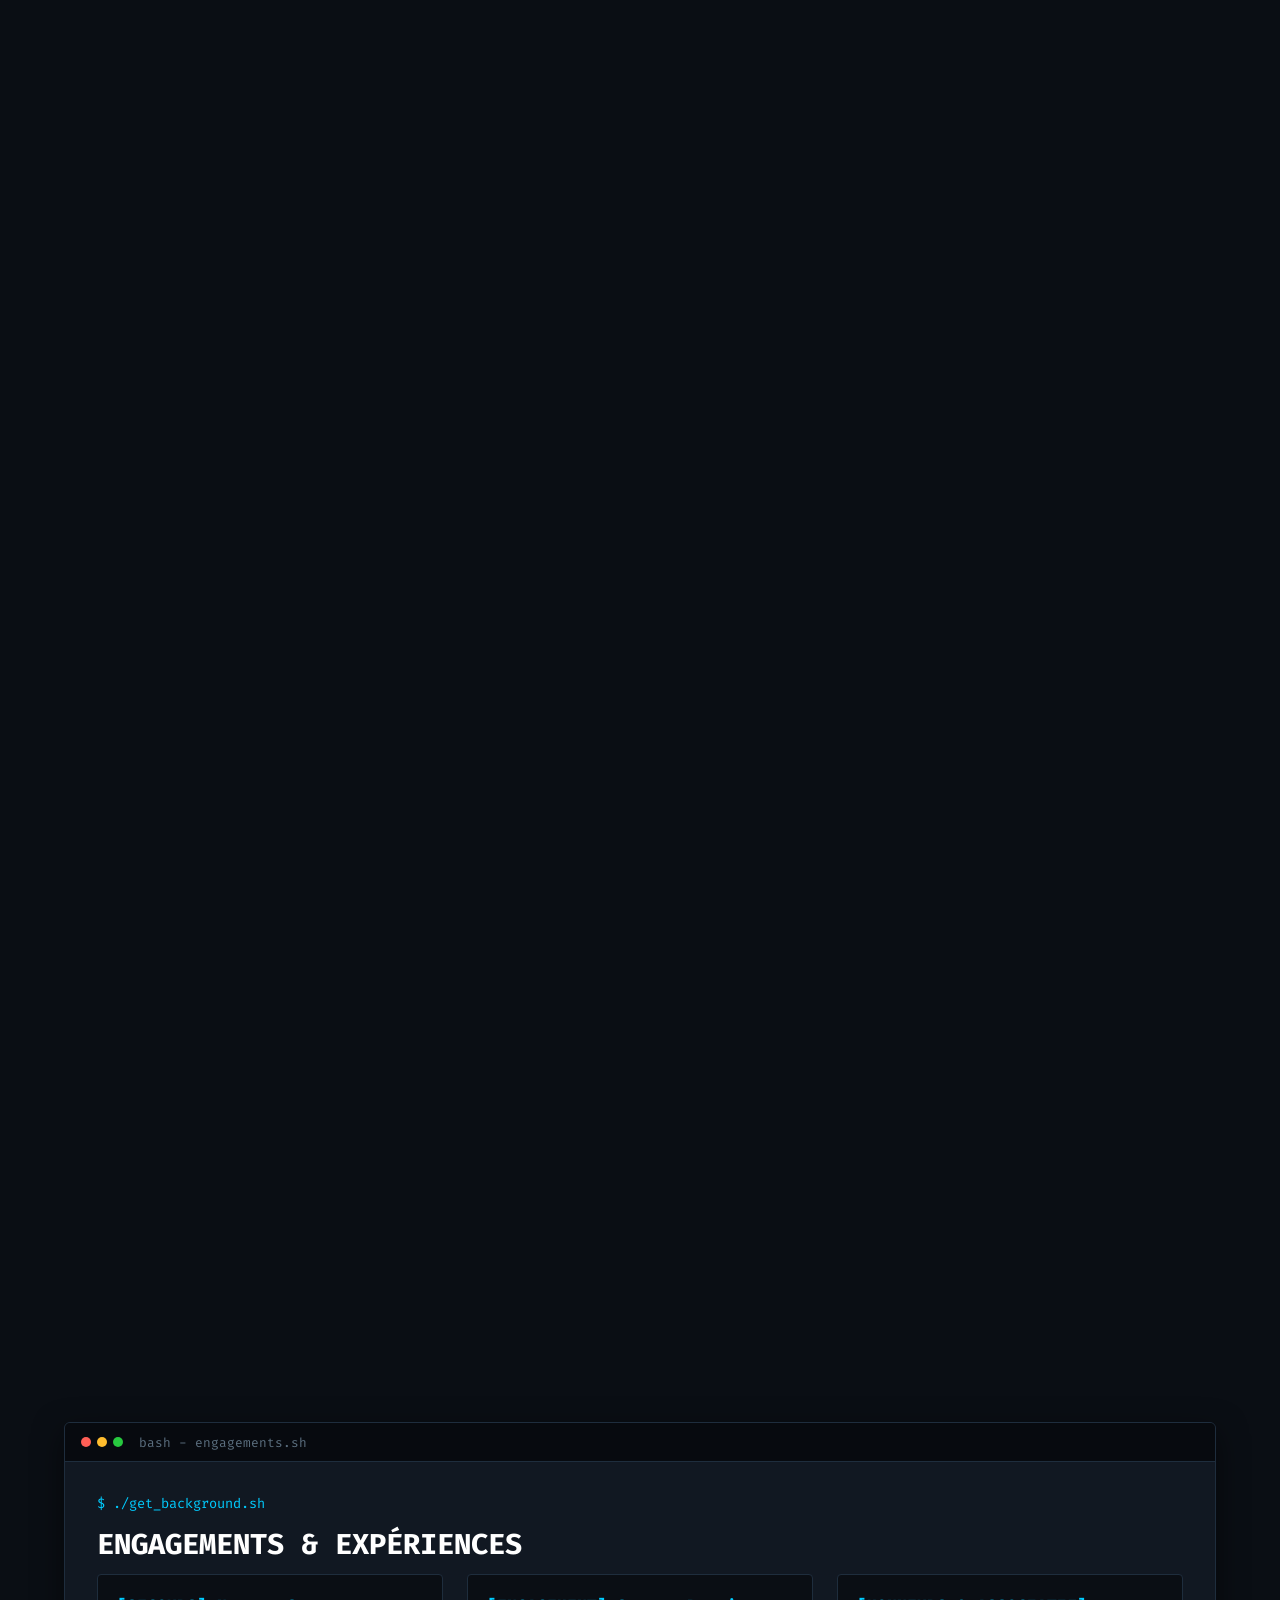
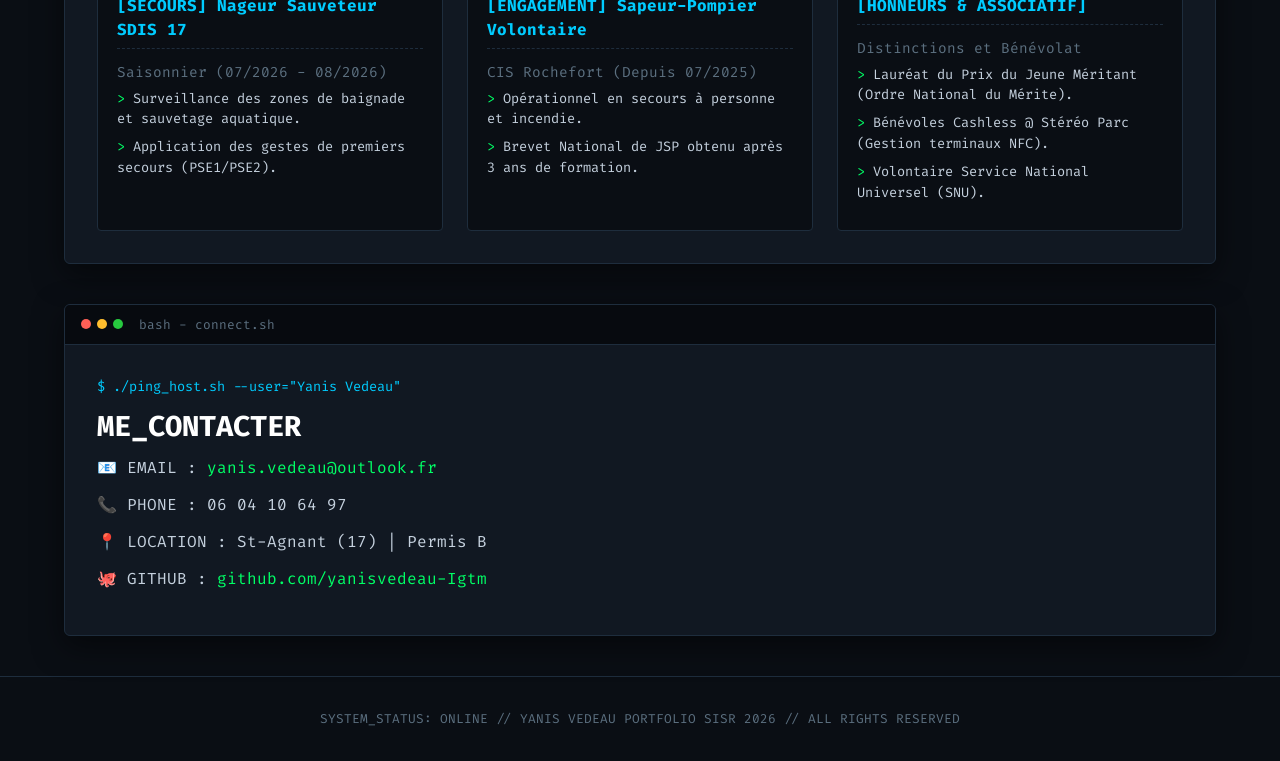
==== commit cf9d7ee4: "Update index.html" ====
--- a/index.html
+++ b/index.html
@@ -54,49 +54,49 @@
         </section>
 
         <section id="competences" class="terminal-card">
-            <div class="card-header">
-                <span class="dot red"></span>
-                <span class="dot yellow"></span>
-                <span class="dot green"></span>
-                <span class="card-title">bash - display_skills.sh</span>
-            </div>
-            <div class="card-body">
-                <p class="prompt">$ ./get_capabilities.py</p>
-                <h2>COMPÉTENCES_TECHNIQUES & CERTIFICATIONS</h2>
-
-                <div class="grid-skills">
-                    <div class="skill-box">
-                        <div class="skill-title">🌐 NETWORK & INFRA</div>
-                        <ul>
-                            <li>Switchs Aruba 6000 & Alcatel-Lucent (VLANs, Trunk, MobaXterm)</li>
-                            <li>Procédure Password Recovery & Reconditionnement</li>
-                            <li>Câblage RJ45 T568B, baies & recettage Fluke MicroScanner</li>
-                            <li>Systèmes embarqués (BER, radios, antennes, caméras points hauts)</li>
-                        </ul>
-                    </div>
-
-                    <div class="skill-box">
-                        <div class="skill-title">🖥️ SYSTEMS, DATA & RMM</div>
-                        <ul>
-                            <li>Windows Server, Active Directory, GPO & Serveur WDS</li>
-                            <li>RMM NinjaOne (Supervision & télédistribution automatisée)</li>
-                            <li>Bases de données SQL, requêtage & dédoublonnage (DBeaver)</li>
-                            <li>SIG (Systèmes d'Information Géographique / MyStart)</li>
-                        </ul>
-                    </div>
-
-                    <div class="skill-box">
-                        <div class="skill-title">🎖️ CERTIFICATIONS & SECONDS</div>
-                        <ul>
-                            <li><strong>BNSSA</strong> (Brevet National de Sécurité et Sauvetage Aquatique)</li>
-                            <li><strong>PSE1 & PSE2</strong> (Premiers Secours en Équipe - SDIS 17)</li>
-                            <li><strong>Certification Pix</strong> (501 points)</li>
-                            <li>Brevet National de Jeune Sapeur-Pompier (JSP)</li>
-                        </ul>
-                    </div>
-                </div>
-            </div>
-        </section>
+    <div class="card-header">
+        <span class="dot red"></span>
+        <span class="dot yellow"></span>
+        <span class="dot green"></span>
+        <span class="card-title">bash - display_skills.sh</span>
+    </div>
+    <div class="card-body">
+        <p class="prompt">$ ./get_capabilities.py</p>
+        <h2>COMPÉTENCES_TECHNIQUES EMPLOYÉES</h2>
+
+        <div class="grid-skills">
+            <div class="skill-box">
+                <div class="skill-title">🌐 NETWORK & INFRA</div>
+                <ul>
+                    <li>Switchs Aruba 6000 & Alcatel-Lucent (VLANs, Trunk, MobaXterm)</li>
+                    <li>Procédure Password Recovery & Reconditionnement</li>
+                    <li>Câblage RJ45 T568B, baies & recettage Fluke MicroScanner</li>
+                    <li>Systèmes embarqués (BER, radios, antennes, caméras points hauts)</li>
+                </ul>
+            </div>
+
+            <div class="skill-box">
+                <div class="skill-title">🖥️ SYSTEMS, DATA & RMM</div>
+                <ul>
+                    <li>Windows Server, Active Directory, GPO & Serveur WDS</li>
+                    <li>RMM NinjaOne (Supervision & télédistribution automatisée)</li>
+                    <li>Bases de données SQL, requêtage & dédoublonnage (DBeaver)</li>
+                    <li>SIG (Systèmes d'Information Géographique / MyStart)</li>
+                </ul>
+            </div>
+
+            <div class="skill-box">
+                <div class="skill-title">🛠️ DEV & ENVIRONMENT</div>
+                <ul>
+                    <li><strong>Git & GitHub</strong> (Versionning, Workflow Fork & Pull Request)</li>
+                    <li><strong>VS Code / IDE</strong> (Édition HTML/CSS, scripts d'automatisation)</li>
+                    <li><strong>MobaXterm / CLI</strong> (Administration distante SSH, Console)</li>
+                    <li><strong>Support & Ticketing</strong> (Gestion des incidents & suivi de parc)</li>
+                </ul>
+            </div>
+        </div>
+    </div>
+</section>
 
         <section id="stage" class="terminal-card">
             <div class="card-header">
@@ -365,6 +365,98 @@
             </div>
         </section>
 
+        <section id="tableau-synthese" class="terminal-card">
+    <div class="card-header">
+        <span class="dot red"></span>
+        <span class="dot yellow"></span>
+        <span class="dot green"></span>
+        <span class="card-title">bash - view_matrix_E5.xlsx</span>
+    </div>
+    <div class="card-body">
+        <p class="prompt">$ cat tableau_de_synthese.csv</p>
+        <h2>TABLEAU DE SYNTHÈSE DES COMPÉTENCES (ÉPREUVE E5)</h2>
+
+        <div class="excel-wrapper">
+            <table class="excel-table">
+                <thead>
+                    <tr>
+                        <!-- Cellule coupée en diagonale -->
+                        <th class="excel-diagonal">
+                            <span class="diag-top">Compétences mises en œuvre</span>
+                            <span class="diag-bottom">Réalisations professionnelles<br><i>(intitulé et productions)</i></span>
+                        </th>
+                        
+                        <!-- Colonne Période verticale -->
+                        <th class="v-header"><span>Période</span></th>
+                        
+                        <!-- Bloc 1 : Compétences BTS SIO (Verticales) -->
+                        <th class="v-header"><span>Gérer le patrimoine informatique</span></th>
+                        <th class="v-header"><span>Répondre aux incidents & demandes</span></th>
+                        <th class="v-header"><span>Développer la présence en ligne</span></th>
+                        <th class="v-header"><span>Travailler en mode projet</span></th>
+                        <th class="v-header"><span>Mettre à disposition un service</span></th>
+                        <th class="v-header"><span>Organiser son dev. professionnel</span></th>
+                    </tr>
+                </thead>
+                <tbody>
+                    <tr class="excel-section">
+                        <td colspan="9">Réalisations en milieu professionnel en cours de première année</td>
+                    </tr>
+                    <tr>
+                        <td class="excel-cell-title">
+                            Préparation de nouveau postes fixes puis installations dans différents centres de secours
+                        </td>
+                        <td class="excel-date">Mai-Juin 2026</td>
+                        <td class="excel-x">X</td>
+                        <td class="excel-x">X</td>
+                        <td></td>
+                        <td></td>
+                        <td class="excel-x">X</td>
+                        <td></td>
+                    </tr>
+                    <tr>
+                        <td class="excel-cell-title">
+                            Chantier d'infrastructures et câblage réseau au CIS La Rochelle-Villeneuve : tirage de liaisons RJ45, raccordement sur baies de brassage (norme T568B) et recettage des liens au Fluke MicroScanner.<br>
+                            <small>(Productions associées : rapport de recette Fluke, photos des baies brassées)</small>
+                        </td>
+                        <td class="excel-date">Mai-Juin 2026</td>
+                        <td class="excel-x">X</td>
+                        <td></td>
+                        <td></td>
+                        <td class="excel-x">X</td>
+                        <td class="excel-x">X</td>
+                        <td></td>
+                    </tr>
+                    <tr>
+                        <td class="excel-cell-title">
+                            Configuration et déploiement de switchs réseau Aruba 6000 dans les centres de secours : paramétrage CLI (VLANs, port Trunk, DHCP), recettage du routage et intégration physique en baie sur site.
+                        </td>
+                        <td class="excel-date">Mai-Juin 2026</td>
+                        <td class="excel-x">X</td>
+                        <td></td>
+                        <td></td>
+                        <td></td>
+                        <td class="excel-x">X</td>
+                        <td></td>
+                    </tr>
+                    <tr>
+                        <td class="excel-cell-title">
+                            Immersion sur la solution RMM NinjaOne : étude du fonctionnement de la supervision centralisée et de la télédistribution automatisée de paquets logiciels.
+                        </td>
+                        <td class="excel-date">Mai-Juin 2026</td>
+                        <td></td>
+                        <td></td>
+                        <td></td>
+                        <td></td>
+                        <td></td>
+                        <td class="excel-x">X</td>
+                    </tr>
+                </tbody>
+            </table>
+        </div>
+    </div>
+</section>
+
         <section id="engagements" class="terminal-card">
             <div class="card-header">
                 <span class="dot red"></span>
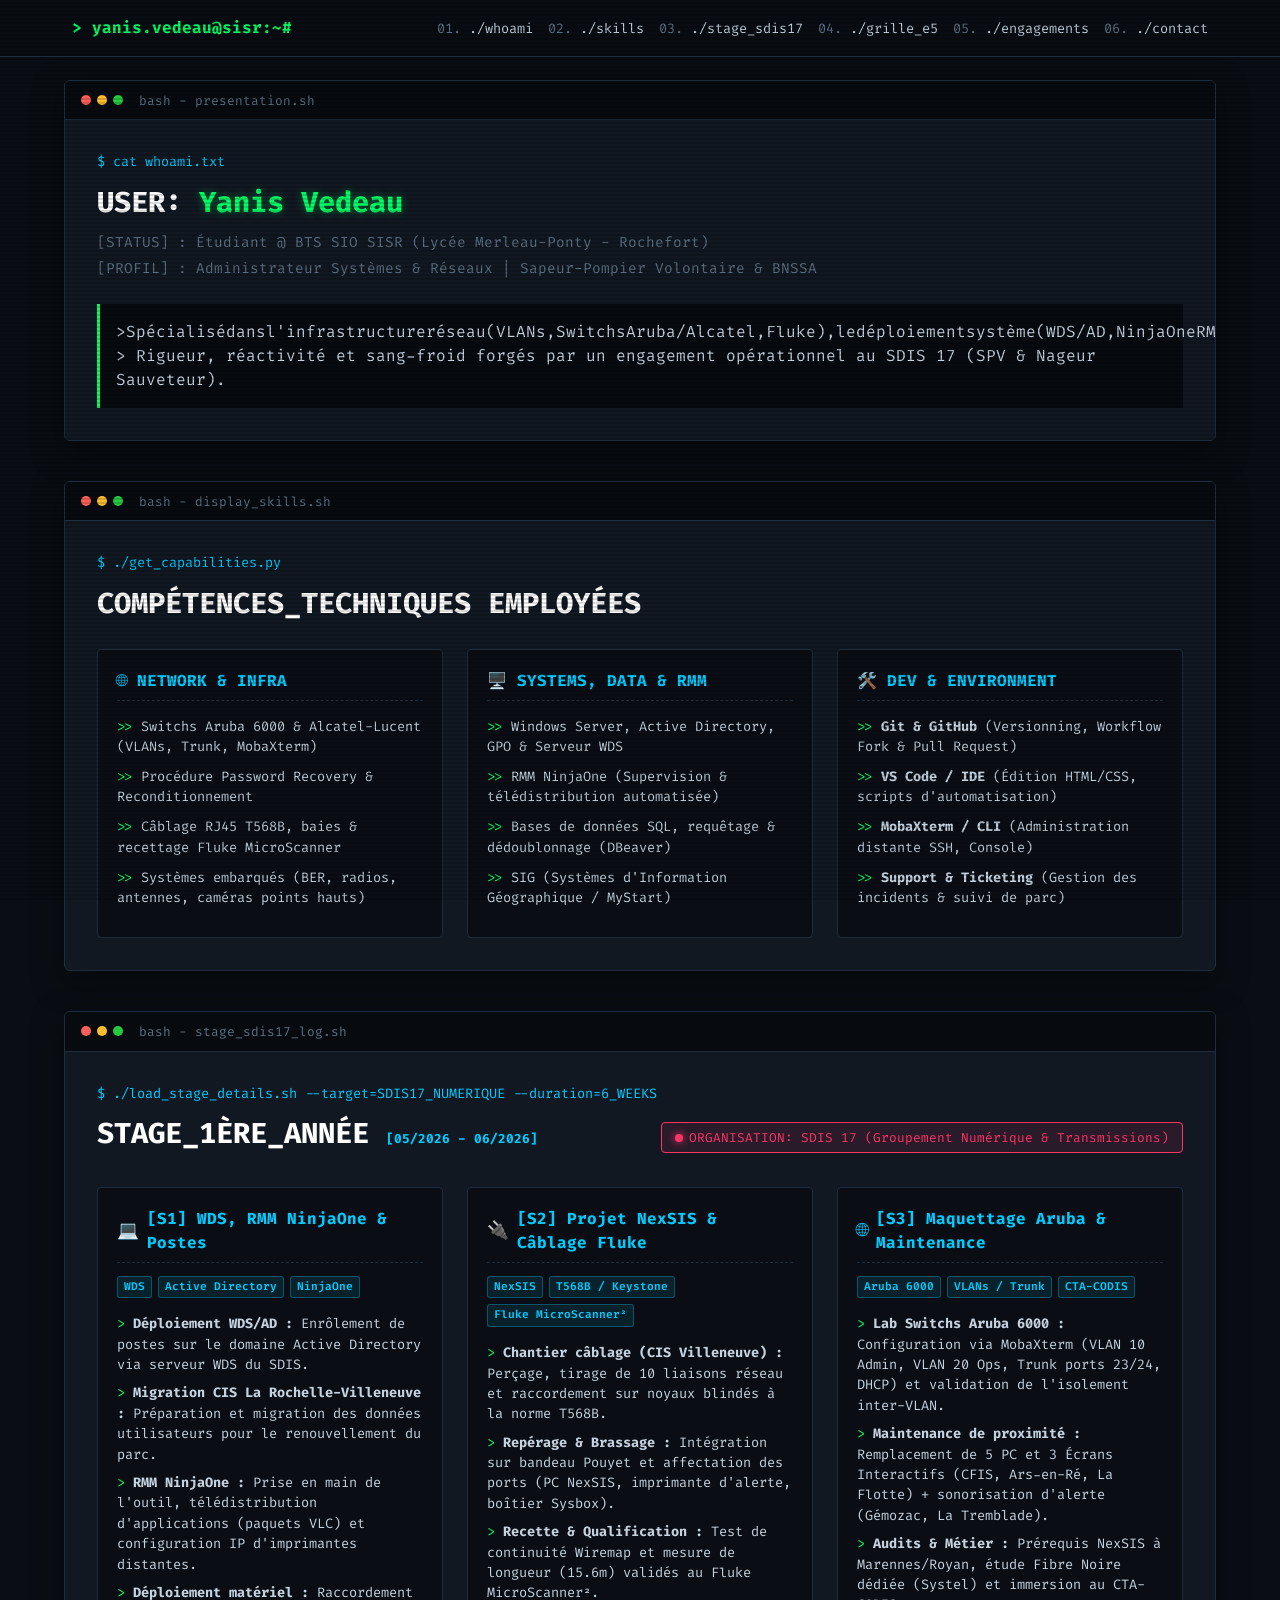
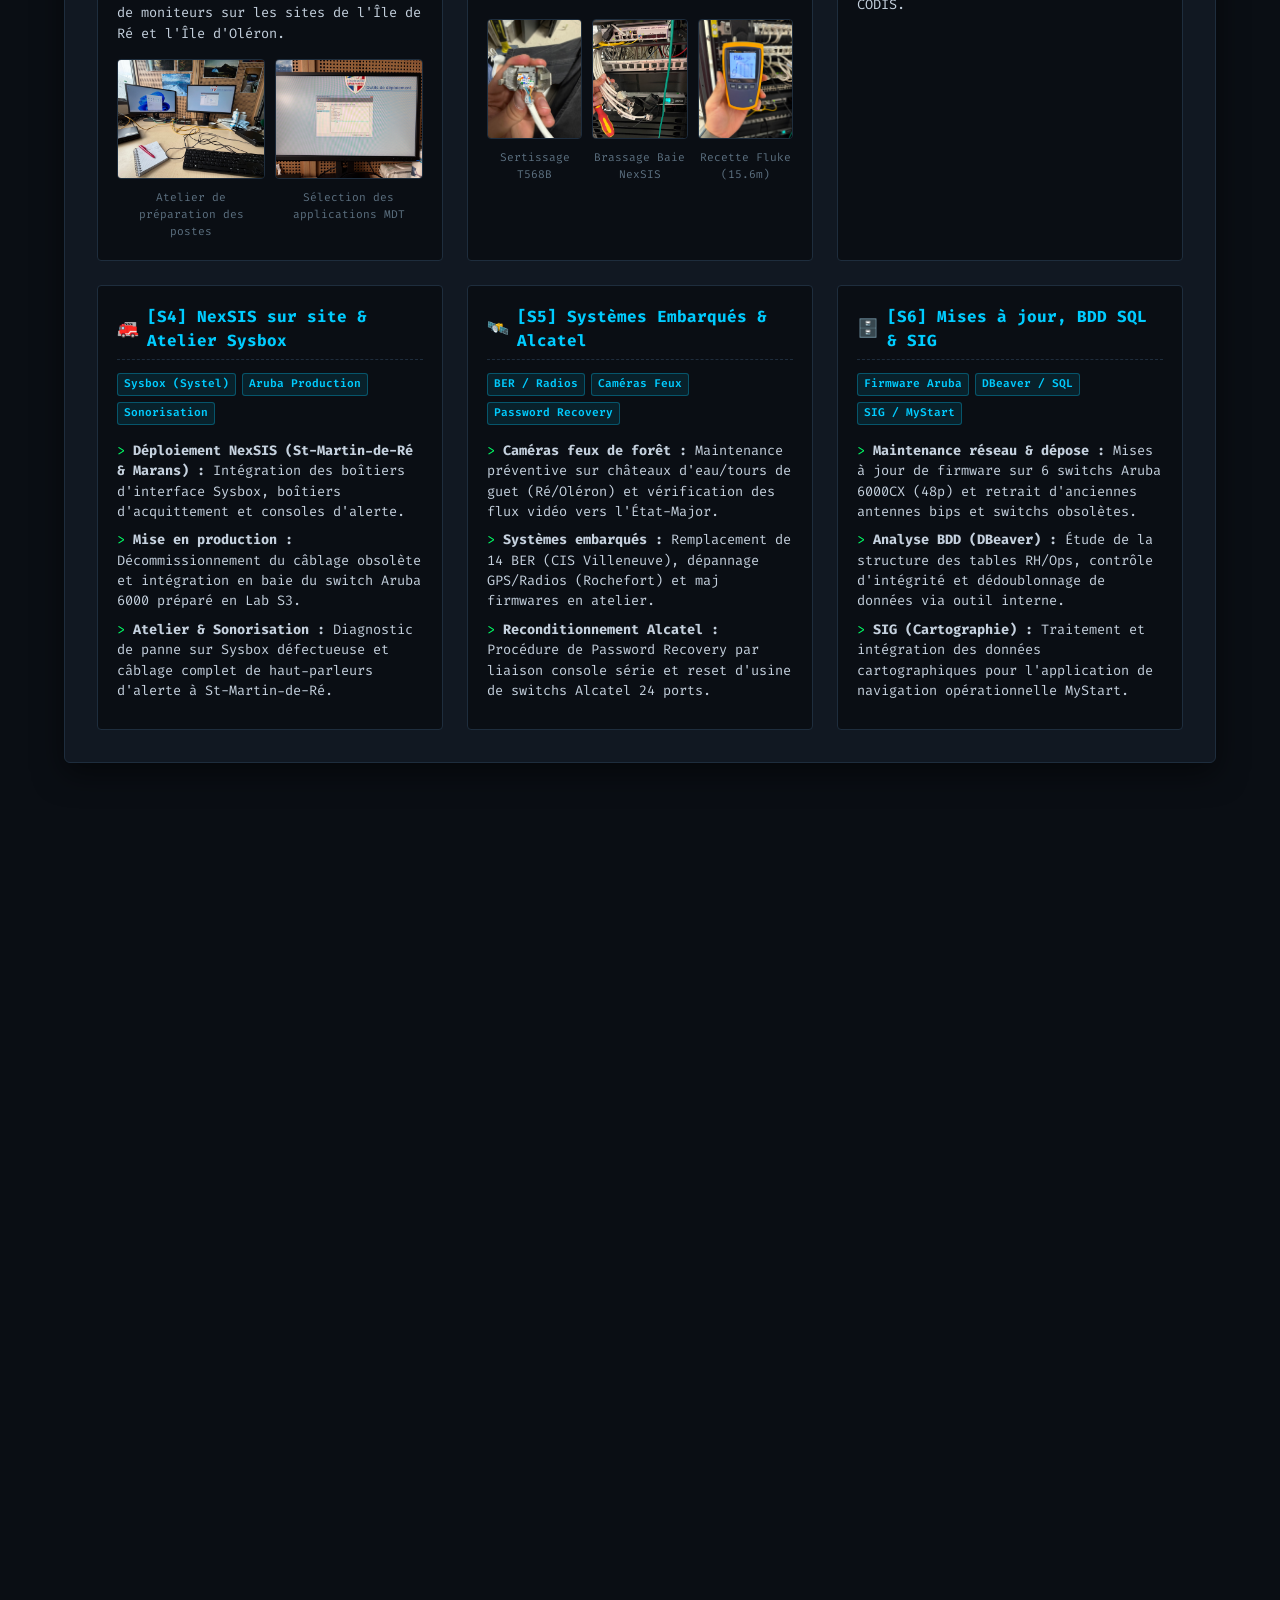
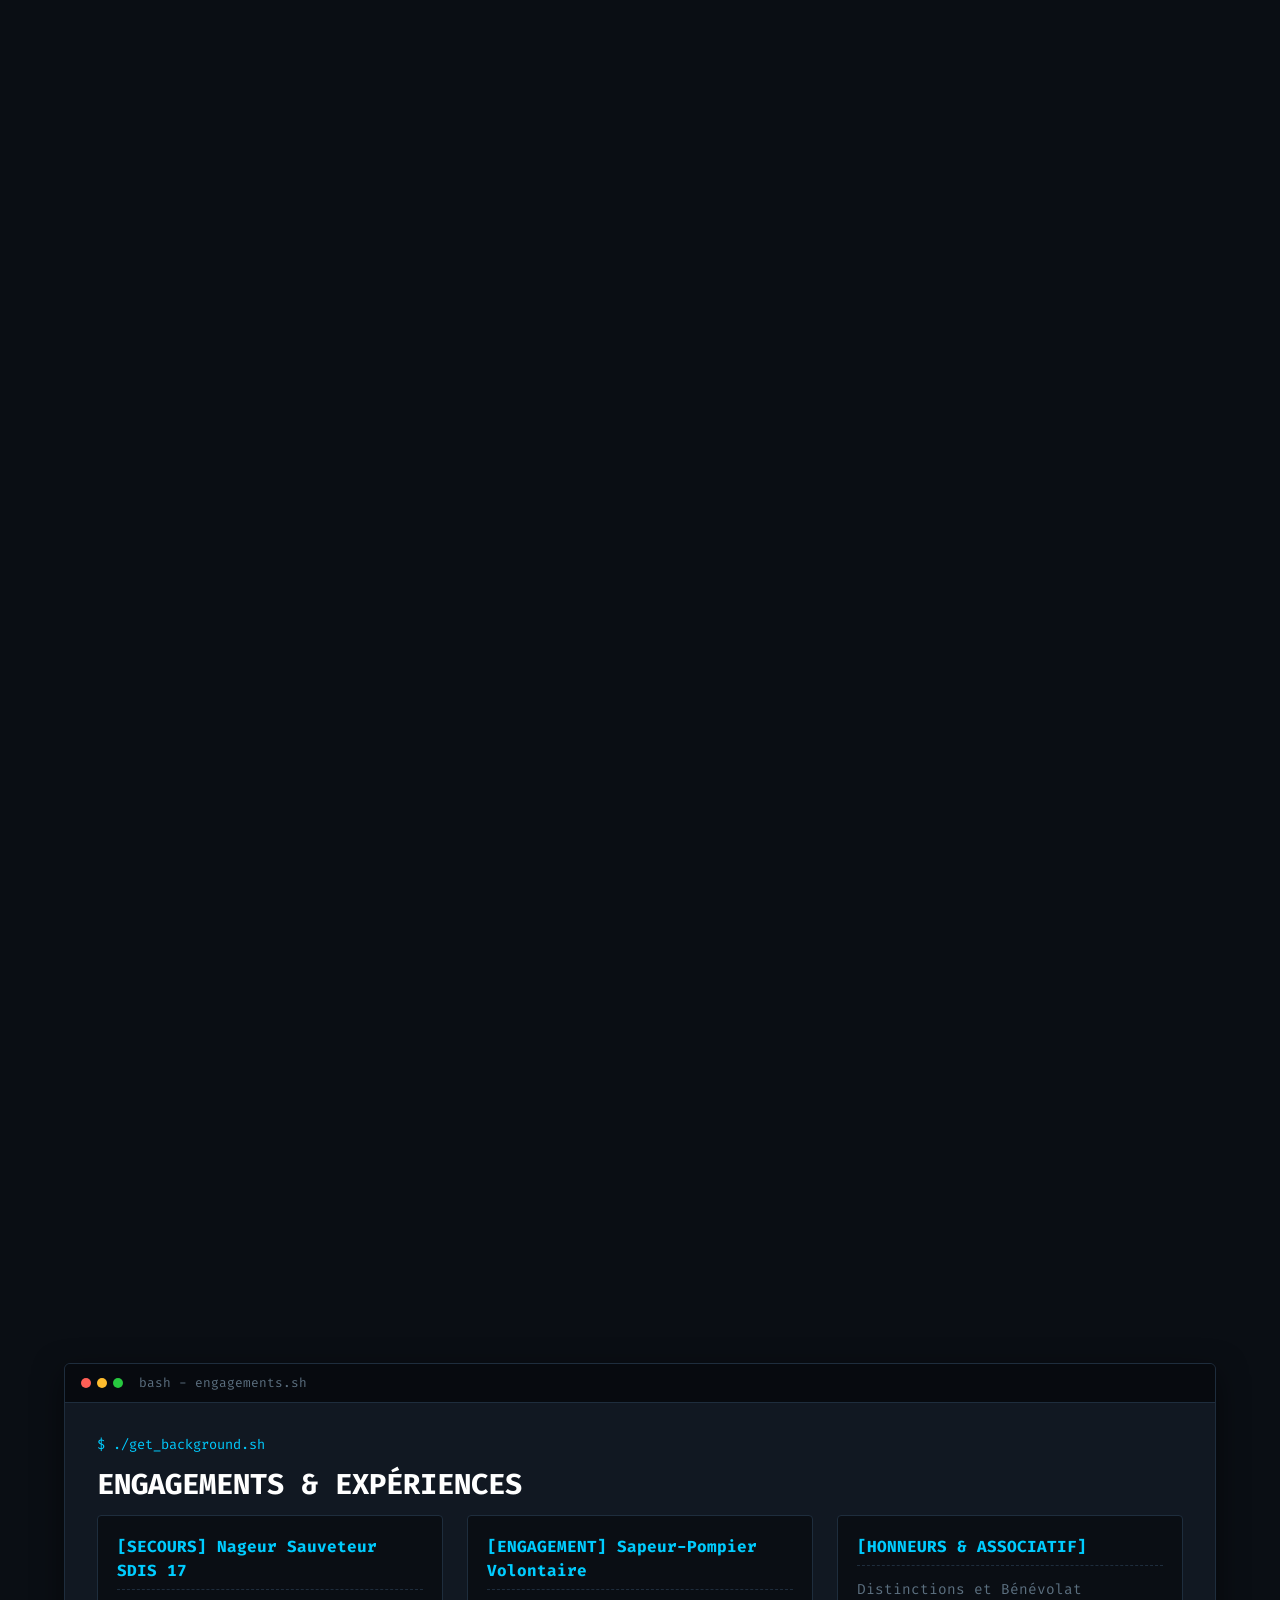
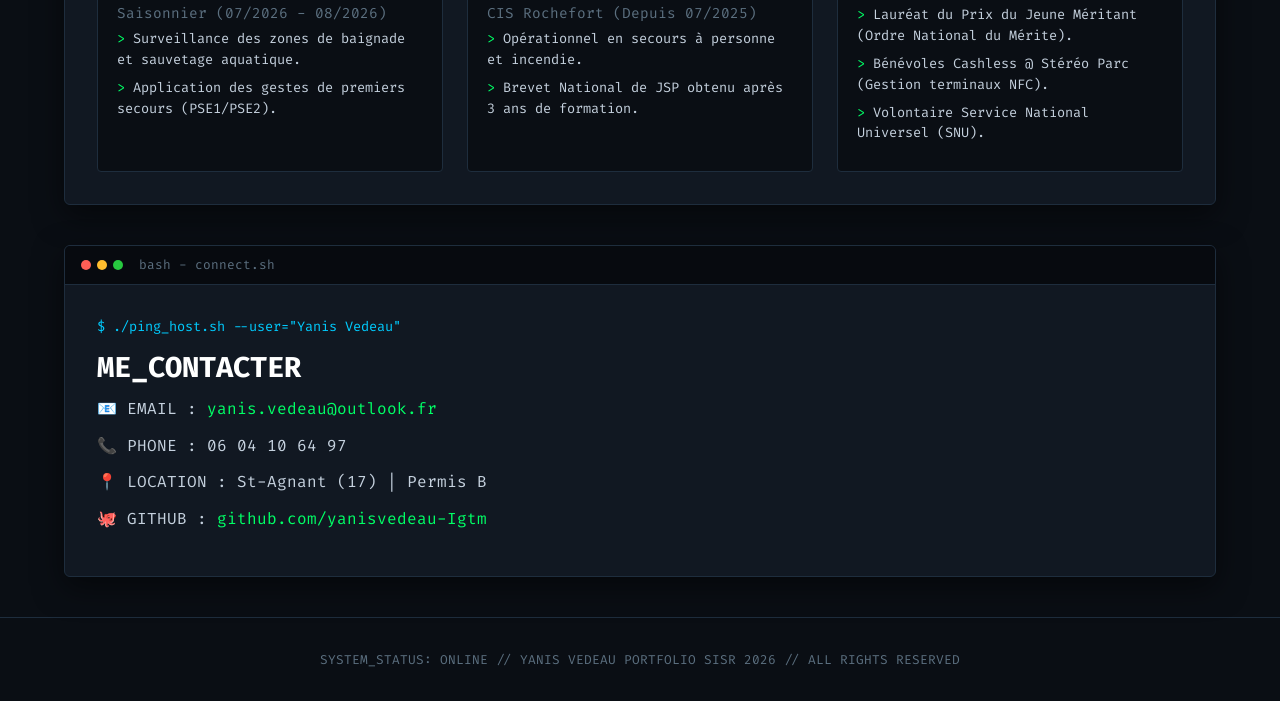
==== commit 21e6ad2b: "Update index.html" ====
--- a/index.html
+++ b/index.html
@@ -13,9 +13,16 @@
 
     <div class="overlay"></div>
 
+    <!-- MODALE CYBERPUNK AVEC FLÈCHES INTERACTIVES -->
     <div id="image-modal" class="modal">
-        <span class="modal-close">&times;</span>
-        <img class="modal-content" id="modal-img" alt="Vue agrandie">
+        <span class="modal-close" id="modal-close">&times;</span>
+        
+        <div class="modal-container">
+            <button class="nav-btn prev-btn" id="prev-btn">&#9668;</button>
+            <img class="modal-content" id="modal-img" alt="Aperçu">
+            <button class="nav-btn next-btn" id="next-btn">&#9658;</button>
+        </div>
+
         <div id="modal-caption"></div>
     </div>
 
@@ -54,49 +61,49 @@
         </section>
 
         <section id="competences" class="terminal-card">
-    <div class="card-header">
-        <span class="dot red"></span>
-        <span class="dot yellow"></span>
-        <span class="dot green"></span>
-        <span class="card-title">bash - display_skills.sh</span>
-    </div>
-    <div class="card-body">
-        <p class="prompt">$ ./get_capabilities.py</p>
-        <h2>COMPÉTENCES_TECHNIQUES EMPLOYÉES</h2>
-
-        <div class="grid-skills">
-            <div class="skill-box">
-                <div class="skill-title">🌐 NETWORK & INFRA</div>
-                <ul>
-                    <li>Switchs Aruba 6000 & Alcatel-Lucent (VLANs, Trunk, MobaXterm)</li>
-                    <li>Procédure Password Recovery & Reconditionnement</li>
-                    <li>Câblage RJ45 T568B, baies & recettage Fluke MicroScanner</li>
-                    <li>Systèmes embarqués (BER, radios, antennes, caméras points hauts)</li>
-                </ul>
-            </div>
-
-            <div class="skill-box">
-                <div class="skill-title">🖥️ SYSTEMS, DATA & RMM</div>
-                <ul>
-                    <li>Windows Server, Active Directory, GPO & Serveur WDS</li>
-                    <li>RMM NinjaOne (Supervision & télédistribution automatisée)</li>
-                    <li>Bases de données SQL, requêtage & dédoublonnage (DBeaver)</li>
-                    <li>SIG (Systèmes d'Information Géographique / MyStart)</li>
-                </ul>
-            </div>
-
-            <div class="skill-box">
-                <div class="skill-title">🛠️ DEV & ENVIRONMENT</div>
-                <ul>
-                    <li><strong>Git & GitHub</strong> (Versionning, Workflow Fork & Pull Request)</li>
-                    <li><strong>VS Code / IDE</strong> (Édition HTML/CSS, scripts d'automatisation)</li>
-                    <li><strong>MobaXterm / CLI</strong> (Administration distante SSH, Console)</li>
-                    <li><strong>Support & Ticketing</strong> (Gestion des incidents & suivi de parc)</li>
-                </ul>
-            </div>
-        </div>
-    </div>
-</section>
+            <div class="card-header">
+                <span class="dot red"></span>
+                <span class="dot yellow"></span>
+                <span class="dot green"></span>
+                <span class="card-title">bash - display_skills.sh</span>
+            </div>
+            <div class="card-body">
+                <p class="prompt">$ ./get_capabilities.py</p>
+                <h2>COMPÉTENCES_TECHNIQUES EMPLOYÉES</h2>
+
+                <div class="grid-skills">
+                    <div class="skill-box">
+                        <div class="skill-title">🌐 NETWORK & INFRA</div>
+                        <ul>
+                            <li>Switchs Aruba 6000 & Alcatel-Lucent (VLANs, Trunk, MobaXterm)</li>
+                            <li>Procédure Password Recovery & Reconditionnement</li>
+                            <li>Câblage RJ45 T568B, baies & recettage Fluke MicroScanner</li>
+                            <li>Systèmes embarqués (BER, radios, antennes, caméras points hauts)</li>
+                        </ul>
+                    </div>
+
+                    <div class="skill-box">
+                        <div class="skill-title">🖥️ SYSTEMS, DATA & RMM</div>
+                        <ul>
+                            <li>Windows Server, Active Directory, GPO & Serveur WDS</li>
+                            <li>RMM NinjaOne (Supervision & télédistribution automatisée)</li>
+                            <li>Bases de données SQL, requêtage & dédoublonnage (DBeaver)</li>
+                            <li>SIG (Systèmes d'Information Géographique / MyStart)</li>
+                        </ul>
+                    </div>
+
+                    <div class="skill-box">
+                        <div class="skill-title">🛠️ DEV & ENVIRONMENT</div>
+                        <ul>
+                            <li><strong>Git & GitHub</strong> (Versionning, Workflow Fork & Pull Request)</li>
+                            <li><strong>VS Code / IDE</strong> (Édition HTML/CSS, scripts d'automatisation)</li>
+                            <li><strong>MobaXterm / CLI</strong> (Administration distante SSH, Console)</li>
+                            <li><strong>Support & Ticketing</strong> (Gestion des incidents & suivi de parc)</li>
+                        </ul>
+                    </div>
+                </div>
+            </div>
+        </section>
 
         <section id="stage" class="terminal-card">
             <div class="card-header">
@@ -366,96 +373,93 @@
         </section>
 
         <section id="tableau-synthese" class="terminal-card">
-    <div class="card-header">
-        <span class="dot red"></span>
-        <span class="dot yellow"></span>
-        <span class="dot green"></span>
-        <span class="card-title">bash - view_matrix_E5.xlsx</span>
-    </div>
-    <div class="card-body">
-        <p class="prompt">$ cat tableau_de_synthese.csv</p>
-        <h2>TABLEAU DE SYNTHÈSE DES COMPÉTENCES (ÉPREUVE E5)</h2>
-
-        <div class="excel-wrapper">
-            <table class="excel-table">
-                <thead>
-                    <tr>
-                        <!-- Cellule coupée en diagonale -->
-                        <th class="excel-diagonal">
-                            <span class="diag-top">Compétences mises en œuvre</span>
-                            <span class="diag-bottom">Réalisations professionnelles<br><i>(intitulé et productions)</i></span>
-                        </th>
-                        
-                        <!-- Colonne Période verticale -->
-                        <th class="v-header"><span>Période</span></th>
-                        
-                        <!-- Bloc 1 : Compétences BTS SIO (Verticales) -->
-                        <th class="v-header"><span>Gérer le patrimoine informatique</span></th>
-                        <th class="v-header"><span>Répondre aux incidents & demandes</span></th>
-                        <th class="v-header"><span>Développer la présence en ligne</span></th>
-                        <th class="v-header"><span>Travailler en mode projet</span></th>
-                        <th class="v-header"><span>Mettre à disposition un service</span></th>
-                        <th class="v-header"><span>Organiser son dev. professionnel</span></th>
-                    </tr>
-                </thead>
-                <tbody>
-                    <tr class="excel-section">
-                        <td colspan="9">Réalisations en milieu professionnel en cours de première année</td>
-                    </tr>
-                    <tr>
-                        <td class="excel-cell-title">
-                            Préparation de nouveau postes fixes puis installations dans différents centres de secours
-                        </td>
-                        <td class="excel-date">Mai-Juin 2026</td>
-                        <td class="excel-x">X</td>
-                        <td class="excel-x">X</td>
-                        <td></td>
-                        <td></td>
-                        <td class="excel-x">X</td>
-                        <td></td>
-                    </tr>
-                    <tr>
-                        <td class="excel-cell-title">
-                            Chantier d'infrastructures et câblage réseau au CIS La Rochelle-Villeneuve : tirage de liaisons RJ45, raccordement sur baies de brassage (norme T568B) et recettage des liens au Fluke MicroScanner.<br>
-                            <small>(Productions associées : rapport de recette Fluke, photos des baies brassées)</small>
-                        </td>
-                        <td class="excel-date">Mai-Juin 2026</td>
-                        <td class="excel-x">X</td>
-                        <td></td>
-                        <td></td>
-                        <td class="excel-x">X</td>
-                        <td class="excel-x">X</td>
-                        <td></td>
-                    </tr>
-                    <tr>
-                        <td class="excel-cell-title">
-                            Configuration et déploiement de switchs réseau Aruba 6000 dans les centres de secours : paramétrage CLI (VLANs, port Trunk, DHCP), recettage du routage et intégration physique en baie sur site.
-                        </td>
-                        <td class="excel-date">Mai-Juin 2026</td>
-                        <td class="excel-x">X</td>
-                        <td></td>
-                        <td></td>
-                        <td></td>
-                        <td class="excel-x">X</td>
-                        <td></td>
-                    </tr>
-                    <tr>
-                        <td class="excel-cell-title">
-                            Immersion sur la solution RMM NinjaOne : étude du fonctionnement de la supervision centralisée et de la télédistribution automatisée de paquets logiciels.
-                        </td>
-                        <td class="excel-date">Mai-Juin 2026</td>
-                        <td></td>
-                        <td></td>
-                        <td></td>
-                        <td></td>
-                        <td></td>
-                        <td class="excel-x">X</td>
-                    </tr>
-                </tbody>
-            </table>
-        </div>
-    </div>
-</section>
+            <div class="card-header">
+                <span class="dot red"></span>
+                <span class="dot yellow"></span>
+                <span class="dot green"></span>
+                <span class="card-title">bash - view_matrix_E5.xlsx</span>
+            </div>
+            <div class="card-body">
+                <p class="prompt">$ cat tableau_de_synthese.csv</p>
+                <h2>TABLEAU DE SYNTHÈSE DES COMPÉTENCES (ÉPREUVE E5)</h2>
+
+                <div class="excel-wrapper">
+                    <table class="excel-table">
+                        <thead>
+                            <tr>
+                                <th class="excel-diagonal">
+                                    <span class="diag-top">Compétences mises en œuvre</span>
+                                    <span class="diag-bottom">Réalisations professionnelles<br><i>(intitulé et productions)</i></span>
+                                </th>
+                                
+                                <th class="v-header"><span>Période</span></th>
+                                
+                                <th class="v-header"><span>Gérer le patrimoine informatique</span></th>
+                                <th class="v-header"><span>Répondre aux incidents & demandes</span></th>
+                                <th class="v-header"><span>Développer la présence en ligne</span></th>
+                                <th class="v-header"><span>Travailler en mode projet</span></th>
+                                <th class="v-header"><span>Mettre à disposition un service</span></th>
+                                <th class="v-header"><span>Organiser son dev. professionnel</span></th>
+                            </tr>
+                        </thead>
+                        <tbody>
+                            <tr class="excel-section">
+                                <td colspan="9">Réalisations en milieu professionnel en cours de première année</td>
+                            </tr>
+                            <tr>
+                                <td class="excel-cell-title">
+                                    Préparation de nouveau postes fixes puis installations dans différents centres de secours
+                                </td>
+                                <td class="excel-date">Mai-Juin 2026</td>
+                                <td class="excel-x">X</td>
+                                <td class="excel-x">X</td>
+                                <td></td>
+                                <td></td>
+                                <td class="excel-x">X</td>
+                                <td></td>
+                            </tr>
+                            <tr>
+                                <td class="excel-cell-title">
+                                    Chantier d'infrastructures et câblage réseau au CIS La Rochelle-Villeneuve : tirage de liaisons RJ45, raccordement sur baies de brassage (norme T568B) et recettage des liens au Fluke MicroScanner.<br>
+                                    <small>(Productions associées : rapport de recette Fluke, photos des baies brassées)</small>
+                                </td>
+                                <td class="excel-date">Mai-Juin 2026</td>
+                                <td class="excel-x">X</td>
+                                <td></td>
+                                <td></td>
+                                <td class="excel-x">X</td>
+                                <td class="excel-x">X</td>
+                                <td></td>
+                            </tr>
+                            <tr>
+                                <td class="excel-cell-title">
+                                    Configuration et déploiement de switchs réseau Aruba 6000 dans les centres de secours : paramétrage CLI (VLANs, port Trunk, DHCP), recettage du routage et intégration physique en baie sur site.
+                                </td>
+                                <td class="excel-date">Mai-Juin 2026</td>
+                                <td class="excel-x">X</td>
+                                <td></td>
+                                <td></td>
+                                <td></td>
+                                <td class="excel-x">X</td>
+                                <td></td>
+                            </tr>
+                            <tr>
+                                <td class="excel-cell-title">
+                                    Immersion sur la solution RMM NinjaOne : étude du fonctionnement de la supervision centralisée et de la télédistribution automatisée de paquets logiciels.
+                                </td>
+                                <td class="excel-date">Mai-Juin 2026</td>
+                                <td></td>
+                                <td></td>
+                                <td></td>
+                                <td></td>
+                                <td></td>
+                                <td class="excel-x">X</td>
+                            </tr>
+                        </tbody>
+                    </table>
+                </div>
+            </div>
+        </section>
 
         <section id="engagements" class="terminal-card">
             <div class="card-header">
@@ -525,5 +529,6 @@
     </footer>
 
     <script src="script.js"></script>
+    
 </body>
 </html>
--- a/style.css
+++ b/style.css
@@ -563,4 +563,111 @@
 }
 .media-grid .media-preview {
     flex: 1;
-}+}
+.excel-wrapper {
+    overflow-x: auto;
+    margin-top: 1.5rem;
+    background-color: #0b0e14;
+    padding: 10px;
+    border-radius: 6px;
+}
+
+.excel-table {
+    border-collapse: collapse;
+    width: 100%;
+    font-family: 'Consolas', 'Courier New', monospace;
+    font-size: 0.8rem;
+    color: #d0d0d0;
+    border: 2px solid #238636; /* Bordure extérieure style tableur */
+}
+
+.excel-table th, .excel-table td {
+    border: 1px solid #30363d;
+    padding: 8px;
+    text-align: center;
+}
+
+/* En-tête diagonale */
+.excel-diagonal {
+    position: relative;
+    width: 320px;
+    height: 140px;
+    background: linear-gradient(to top right, transparent calc(50% - 1px), #484f58 50%, transparent calc(50% + 1px));
+    text-align: left !important;
+    vertical-align: top;
+    padding: 0 !important;
+}
+
+.diag-top {
+    position: absolute;
+    top: 8px;
+    right: 8px;
+    font-weight: bold;
+    color: #58a6ff;
+    font-size: 0.75rem;
+}
+
+.diag-bottom {
+    position: absolute;
+    bottom: 8px;
+    left: 8px;
+    font-weight: bold;
+    color: #8b949e;
+    font-size: 0.75rem;
+}
+
+/* En-têtes verticaux (effet Excel à 90°) */
+.v-header {
+    height: 140px;
+    white-space: nowrap;
+    vertical-align: bottom;
+    padding-bottom: 15px !important;
+    background-color: #161b22;
+}
+
+.v-header > span {
+    writing-mode: vertical-rl;
+    transform: rotate(180deg);
+    text-align: left;
+    font-weight: bold;
+    color: #f0f6fc;
+    letter-spacing: 0.5px;
+}
+
+/* Lignes de section (1ère année, 2ème année) */
+.excel-section td {
+    background-color: #1f242c;
+    color: #3fb950;
+    font-weight: bold;
+    text-align: left;
+    text-transform: uppercase;
+    font-size: 0.75rem;
+    letter-spacing: 1px;
+}
+
+/* Colonnes d'action */
+.excel-cell-title {
+    text-align: left !important;
+    color: #e6edf3;
+    line-height: 1.4;
+}
+
+.excel-cell-title small {
+    color: #8b949e;
+    display: block;
+    margin-top: 3px;
+}
+
+.excel-date {
+    white-space: nowrap;
+    color: #8b949e;
+    font-size: 0.75rem;
+}
+
+/* Les X style Excel */
+.excel-x {
+    color: #3fb950 !important;
+    font-weight: 900;
+    font-size: 1.2rem;
+    background-color: rgba(63, 185, 80, 0.05);
+}
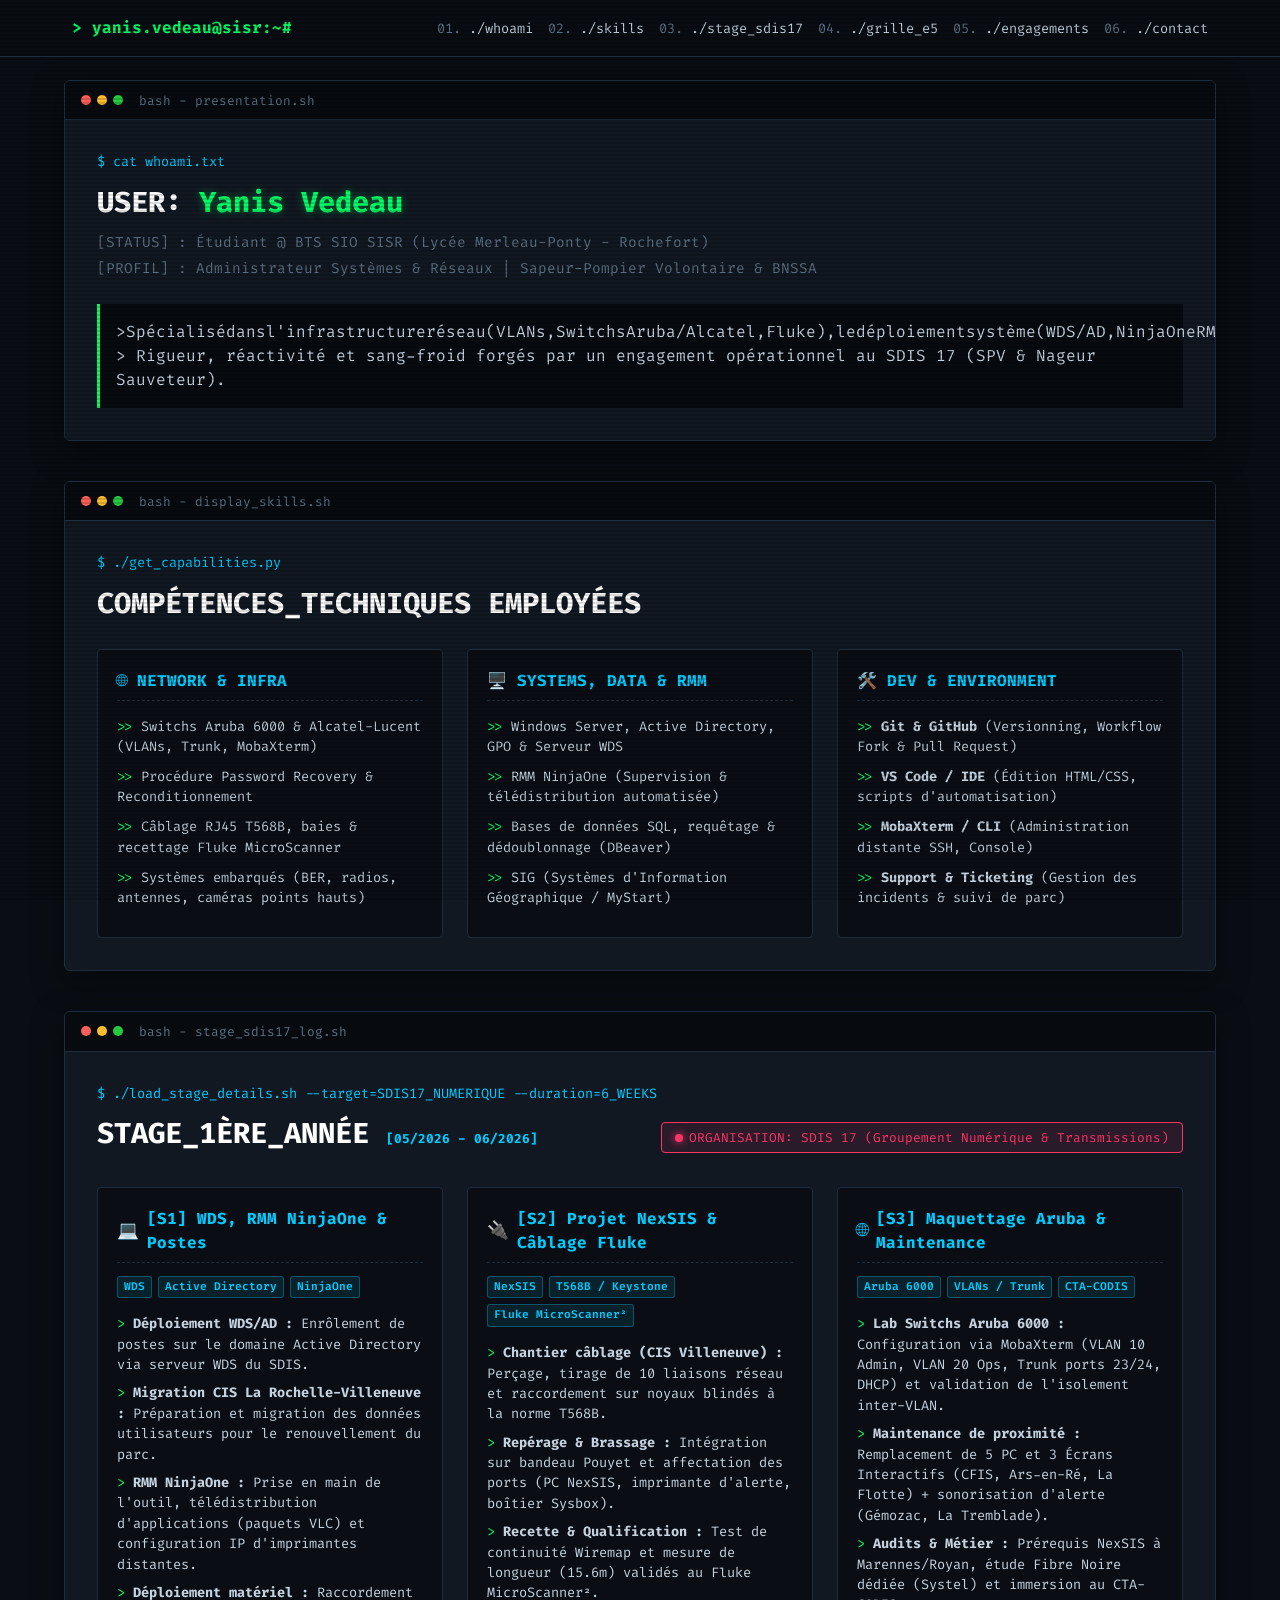
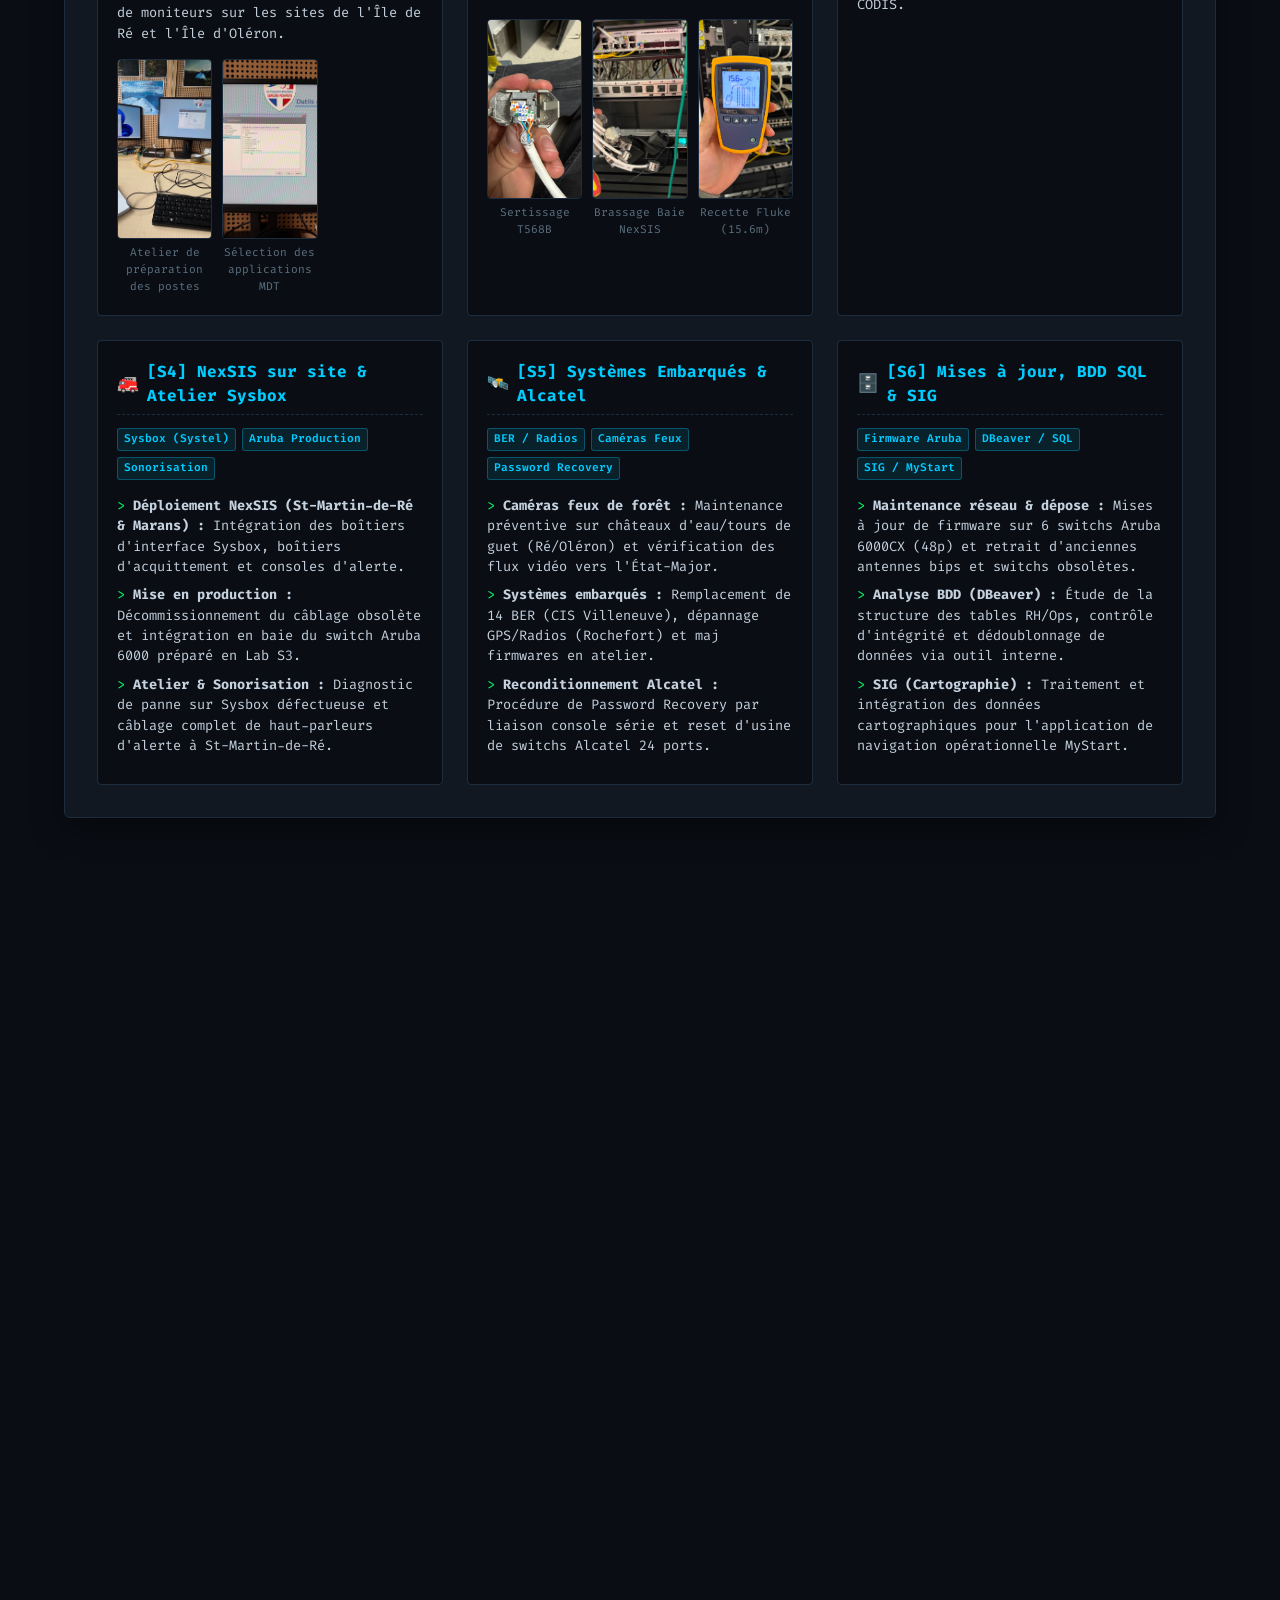
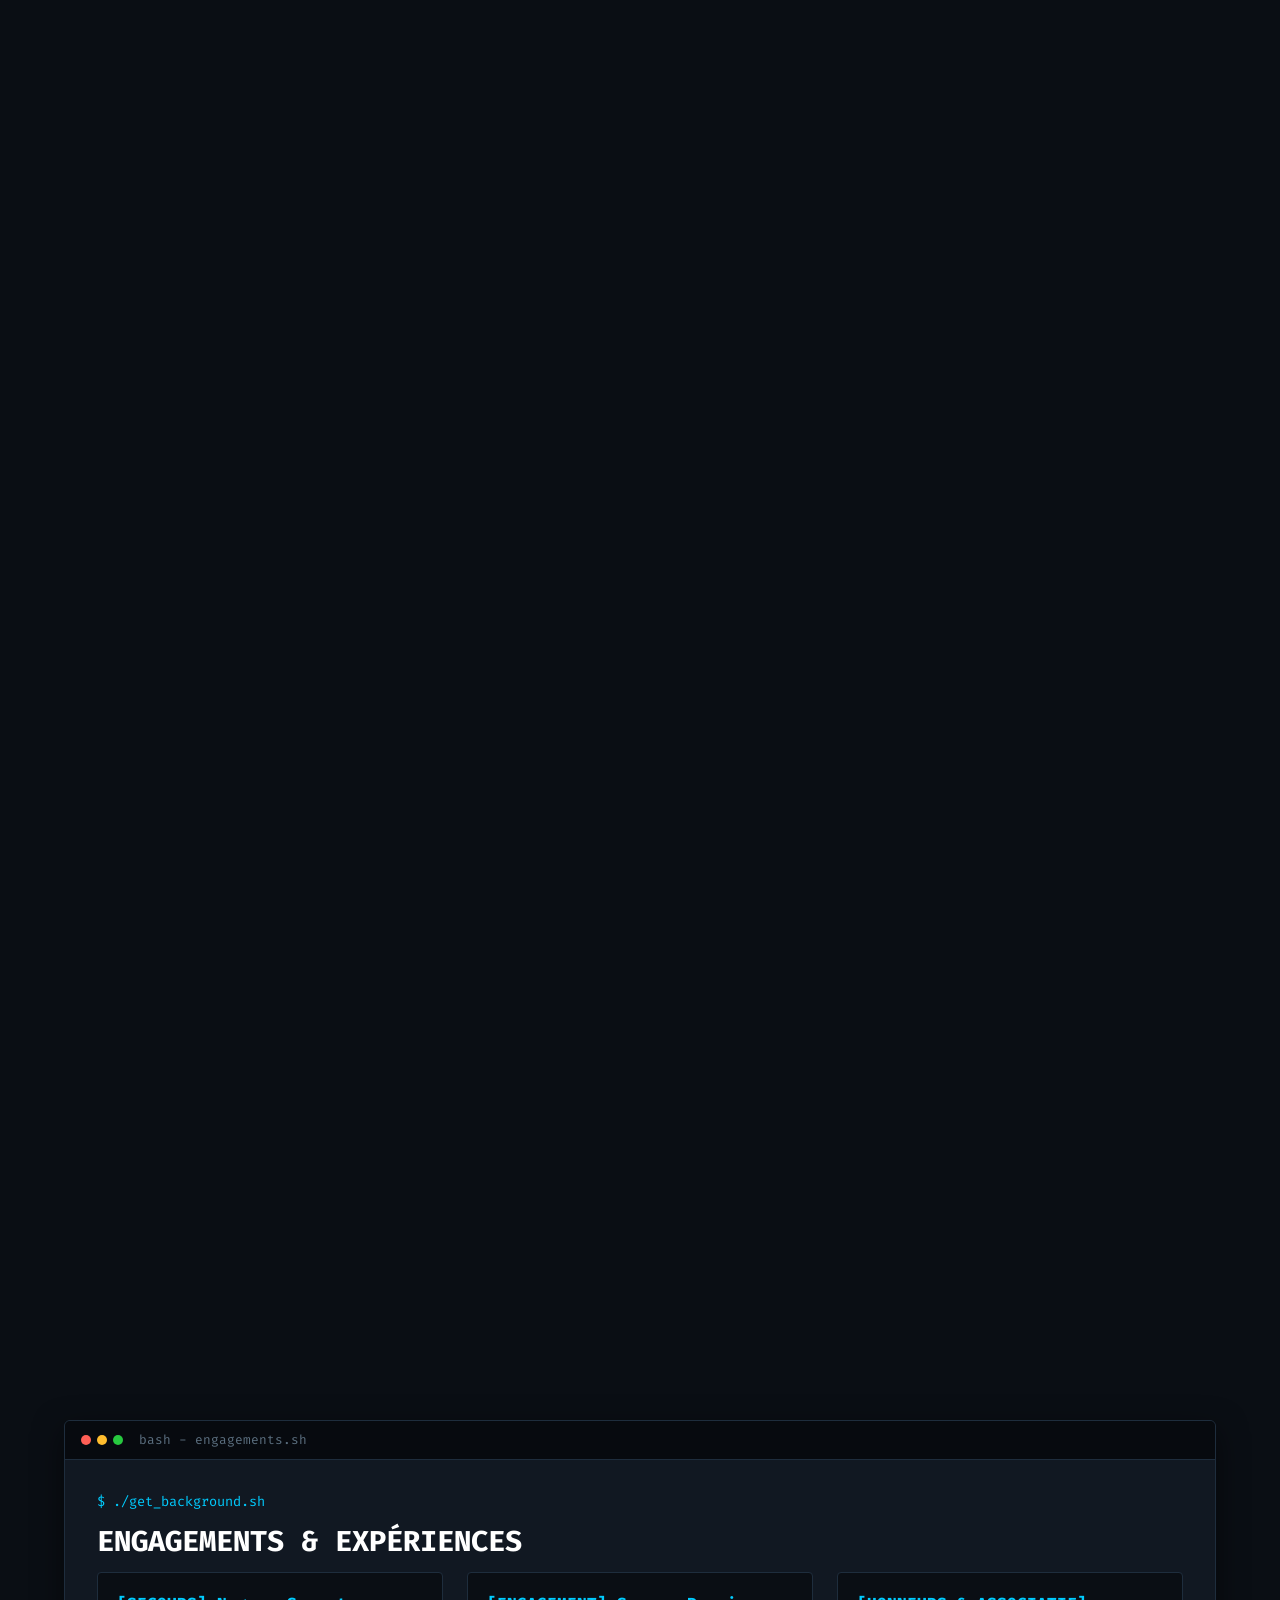
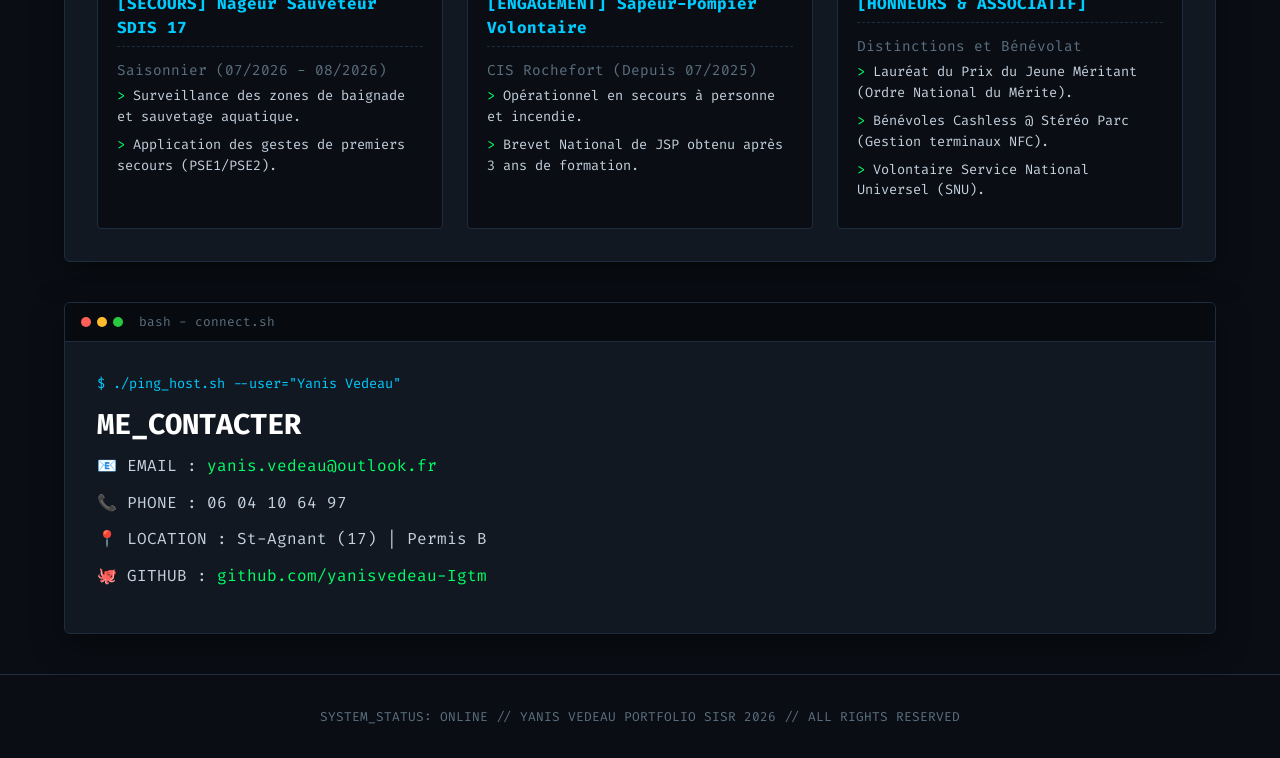
==== commit 2984064a: "Fix typo in print statement" ====
--- a/index.html
+++ b/index.html
@@ -531,4 +531,4 @@
     <script src="script.js"></script>
     
 </body>
-</html>
+</html> 
--- a/style.css
+++ b/style.css
@@ -110,6 +110,12 @@
     margin-bottom: 2.5rem;
     box-shadow: 0 10px 30px rgba(0,0,0,0.5);
     overflow: hidden;
+    transition: transform 0.2s ease, border-color 0.2s ease, box-shadow 0.2s ease;
+}
+
+.terminal-card:hover {
+    border-color: var(--neon-blue);
+    box-shadow: 0 0 15px rgba(0, 204, 255, 0.2);
 }
 
 .card-header {
@@ -260,75 +266,135 @@
 }
 
 /* GESTION DES GALERIES & APERCUS IMAGES */
-.media-gallery {
+.media-grid {
     display: grid;
     grid-template-columns: repeat(3, 1fr);
     gap: 10px;
-    margin-top: 1rem;
-    padding-top: 0.8rem;
-    border-top: 1px dashed var(--card-border);
+    margin-top: 15px;
 }
 
 .media-preview {
     text-align: center;
 }
 
-.zoomable-img {
+.img-container {
+    position: relative;
     width: 100%;
-    height: 120px;
-    object-fit: cover;
+    height: 180px;
+    overflow: hidden;
     border-radius: 4px;
     border: 1px solid var(--card-border);
     cursor: pointer;
-    transition: transform 0.2s ease, border-color 0.2s ease;
     background-color: #070a0f;
 }
 
-.zoomable-img:hover {
-    transform: scale(1.03);
+.zoomable-img {
+    width: 100%;
+    height: 100%;
+    object-fit: cover;
+    object-position: center;
+    display: block;
+    transition: transform 0.3s ease, filter 0.3s ease;
+}
+
+.img-container:hover .zoomable-img {
+    transform: scale(1.05);
+    filter: brightness(0.7);
     border-color: var(--neon-green);
-    box-shadow: 0 0 10px rgba(0, 255, 102, 0.3);
+}
+
+.img-container::after {
+    content: "🔍 Zoom";
+    position: absolute;
+    top: 50%;
+    left: 50%;
+    transform: translate(-50%, -50%) scale(0.8);
+    background: rgba(0, 0, 0, 0.85);
+    color: var(--neon-green);
+    border: 1px solid var(--neon-green);
+    padding: 6px 12px;
+    font-family: 'Fira Code', monospace;
+    font-size: 12px;
+    border-radius: 4px;
+    opacity: 0;
+    pointer-events: none;
+    transition: all 0.3s ease;
+    box-shadow: 0 0 10px rgba(0, 255, 102, 0.4);
+}
+
+.img-container:hover::after {
+    opacity: 1;
+    transform: translate(-50%, -50%) scale(1);
 }
 
 .media-caption {
     display: block;
     font-size: 0.7rem;
     color: var(--muted-text);
-    margin-top: 4px;
+    margin-top: 6px;
 }
 
 /* MODAL / LIGHTBOX POUR LES IMAGES */
 .modal {
     display: none;
     position: fixed;
-    z-index: 10000;
-    padding-top: 60px;
+    top: 0;
     left: 0;
-    top: 0;
-    width: 100%;
-    height: 100%;
-    overflow: auto;
+    width: 100vw;
+    height: 100vh;
     background-color: rgba(7, 10, 15, 0.92);
     backdrop-filter: blur(8px);
+    z-index: 10000;
+    justify-content: center;
+    align-items: center;
+    flex-direction: column;
+}
+
+.modal-container {
+    position: relative;
+    display: flex;
+    align-items: center;
+    justify-content: center;
+    max-width: 80vw;
+    max-height: 80vh;
 }
 
 .modal-content {
-    margin: auto;
-    display: block;
-    max-width: 85%;
+    max-width: 100%;
     max-height: 80vh;
-    border: 1px solid var(--neon-green);
+    border: 2px solid var(--neon-green);
     box-shadow: 0 0 25px rgba(0, 255, 102, 0.3);
     border-radius: 4px;
-}
+    object-fit: contain;
+}
+
+.nav-btn {
+    background-color: rgba(0, 0, 0, 0.8);
+    color: var(--neon-green);
+    border: 2px solid var(--neon-green);
+    font-size: 24px;
+    padding: 12px 16px;
+    cursor: pointer;
+    position: absolute;
+    top: 50%;
+    transform: translateY(-50%);
+    z-index: 1010;
+    transition: all 0.2s ease-in-out;
+}
+
+.nav-btn:hover {
+    background-color: var(--neon-green);
+    color: #000000;
+    box-shadow: 0 0 10px var(--neon-green);
+}
+
+.prev-btn { left: 15px; }
+.next-btn { right: 15px; }
 
 #modal-caption {
-    margin: auto;
-    display: block;
-    width: 80%;
+    margin-top: 15px;
+    color: var(--neon-green);
     text-align: center;
-    color: var(--neon-green);
-    padding: 10px 0;
     font-size: 0.9rem;
 }
 
@@ -340,6 +406,7 @@
     font-size: 40px;
     font-weight: bold;
     cursor: pointer;
+    z-index: 1011;
     transition: 0.2s;
 }
 
@@ -413,7 +480,7 @@
     color: var(--neon-green);
 }
 
-/* TABLEAU E5 CYBERPUNK */
+/* TABLEAU E5 CYBERPUNK STANDALONE */
 .download-container {
     display: flex;
     justify-content: space-between;
@@ -509,6 +576,113 @@
     font-style: italic;
 }
 
+/* STRUCTURE COMPLÈTE STYLE EXCEL POUR MATRICE E5 */
+.excel-wrapper {
+    overflow-x: auto;
+    margin-top: 1.5rem;
+    background-color: #070a0f;
+    padding: 10px;
+    border-radius: 6px;
+    border: 1px solid var(--card-border);
+}
+
+.excel-table {
+    border-collapse: collapse;
+    width: 100%;
+    font-family: 'Fira Code', 'Consolas', monospace;
+    font-size: 0.8rem;
+    color: var(--text-color);
+    border: 2px solid var(--neon-green);
+}
+
+.excel-table th, .excel-table td {
+    border: 1px solid var(--card-border);
+    padding: 8px;
+    text-align: center;
+}
+
+.excel-diagonal {
+    position: relative;
+    width: 320px;
+    height: 140px;
+    background: linear-gradient(to top right, transparent calc(50% - 1px), var(--card-border) 50%, transparent calc(50% + 1px));
+    text-align: left !important;
+    vertical-align: top;
+    padding: 0 !important;
+}
+
+.diag-top {
+    position: absolute;
+    top: 8px;
+    right: 8px;
+    font-weight: bold;
+    color: var(--neon-blue);
+    font-size: 0.75rem;
+}
+
+.diag-bottom {
+    position: absolute;
+    bottom: 8px;
+    left: 8px;
+    font-weight: bold;
+    color: var(--muted-text);
+    font-size: 0.75rem;
+}
+
+.v-header {
+    height: 140px;
+    white-space: nowrap;
+    vertical-align: bottom;
+    padding-bottom: 15px !important;
+    background-color: #111822;
+}
+
+.v-header > span {
+    writing-mode: vertical-rl;
+    transform: rotate(180deg);
+    text-align: left;
+    font-weight: bold;
+    color: #ffffff;
+    letter-spacing: 0.5px;
+}
+
+.excel-section td {
+    background-color: #121c2b;
+    color: var(--neon-green);
+    font-weight: bold;
+    text-align: left;
+    text-transform: uppercase;
+    font-size: 0.75rem;
+    letter-spacing: 1px;
+}
+
+.excel-cell-title {
+    text-align: left !important;
+    color: #ffffff;
+    line-height: 1.4;
+    min-width: 280px;
+}
+
+.excel-cell-title small {
+    color: var(--muted-text);
+    display: block;
+    margin-top: 3px;
+}
+
+.excel-date {
+    white-space: nowrap;
+    color: var(--muted-text);
+    font-size: 0.75rem;
+}
+
+.excel-x {
+    color: var(--neon-green) !important;
+    font-weight: 900;
+    font-size: 1.2rem;
+    background-color: rgba(0, 255, 102, 0.05);
+    text-shadow: 0 0 5px rgba(0, 255, 102, 0.5);
+}
+
 /* CONTACT */
 .contact-grid p {
     margin-bottom: 0.8rem;
@@ -530,6 +704,22 @@
     color: var(--muted-text);
     font-size: 0.8rem;
     border-top: 1px solid var(--card-border);
+}
+
+/* BARRE DE DÉFILEMENT SOMBRE (SCROLLBAR) */
+::-webkit-scrollbar {
+    width: 8px;
+    height: 8px;
+}
+::-webkit-scrollbar-track {
+    background: var(--bg-color);
+}
+::-webkit-scrollbar-thumb {
+    background: var(--card-border);
+    border-radius: 4px;
+}
+::-webkit-scrollbar-thumb:hover {
+    background: var(--neon-blue);
 }
 
 /* RESPONSIVE */
@@ -548,126 +738,11 @@
         align-items: flex-start;
     }
 
-    .media-gallery {
+    .media-grid {
         grid-template-columns: 1fr;
     }
 
-    .modal-content {
-        max-width: 95%;
+    .modal-container {
+        max-width: 95vw;
     }
 }
-.media-grid {
-    display: flex;
-    gap: 10px;
-    margin-top: 15px;
-}
-.media-grid .media-preview {
-    flex: 1;
-}
-.excel-wrapper {
-    overflow-x: auto;
-    margin-top: 1.5rem;
-    background-color: #0b0e14;
-    padding: 10px;
-    border-radius: 6px;
-}
-
-.excel-table {
-    border-collapse: collapse;
-    width: 100%;
-    font-family: 'Consolas', 'Courier New', monospace;
-    font-size: 0.8rem;
-    color: #d0d0d0;
-    border: 2px solid #238636; /* Bordure extérieure style tableur */
-}
-
-.excel-table th, .excel-table td {
-    border: 1px solid #30363d;
-    padding: 8px;
-    text-align: center;
-}
-
-/* En-tête diagonale */
-.excel-diagonal {
-    position: relative;
-    width: 320px;
-    height: 140px;
-    background: linear-gradient(to top right, transparent calc(50% - 1px), #484f58 50%, transparent calc(50% + 1px));
-    text-align: left !important;
-    vertical-align: top;
-    padding: 0 !important;
-}
-
-.diag-top {
-    position: absolute;
-    top: 8px;
-    right: 8px;
-    font-weight: bold;
-    color: #58a6ff;
-    font-size: 0.75rem;
-}
-
-.diag-bottom {
-    position: absolute;
-    bottom: 8px;
-    left: 8px;
-    font-weight: bold;
-    color: #8b949e;
-    font-size: 0.75rem;
-}
-
-/* En-têtes verticaux (effet Excel à 90°) */
-.v-header {
-    height: 140px;
-    white-space: nowrap;
-    vertical-align: bottom;
-    padding-bottom: 15px !important;
-    background-color: #161b22;
-}
-
-.v-header > span {
-    writing-mode: vertical-rl;
-    transform: rotate(180deg);
-    text-align: left;
-    font-weight: bold;
-    color: #f0f6fc;
-    letter-spacing: 0.5px;
-}
-
-/* Lignes de section (1ère année, 2ème année) */
-.excel-section td {
-    background-color: #1f242c;
-    color: #3fb950;
-    font-weight: bold;
-    text-align: left;
-    text-transform: uppercase;
-    font-size: 0.75rem;
-    letter-spacing: 1px;
-}
-
-/* Colonnes d'action */
-.excel-cell-title {
-    text-align: left !important;
-    color: #e6edf3;
-    line-height: 1.4;
-}
-
-.excel-cell-title small {
-    color: #8b949e;
-    display: block;
-    margin-top: 3px;
-}
-
-.excel-date {
-    white-space: nowrap;
-    color: #8b949e;
-    font-size: 0.75rem;
-}
-
-/* Les X style Excel */
-.excel-x {
-    color: #3fb950 !important;
-    font-weight: 900;
-    font-size: 1.2rem;
-    background-color: rgba(63, 185, 80, 0.05);
-}
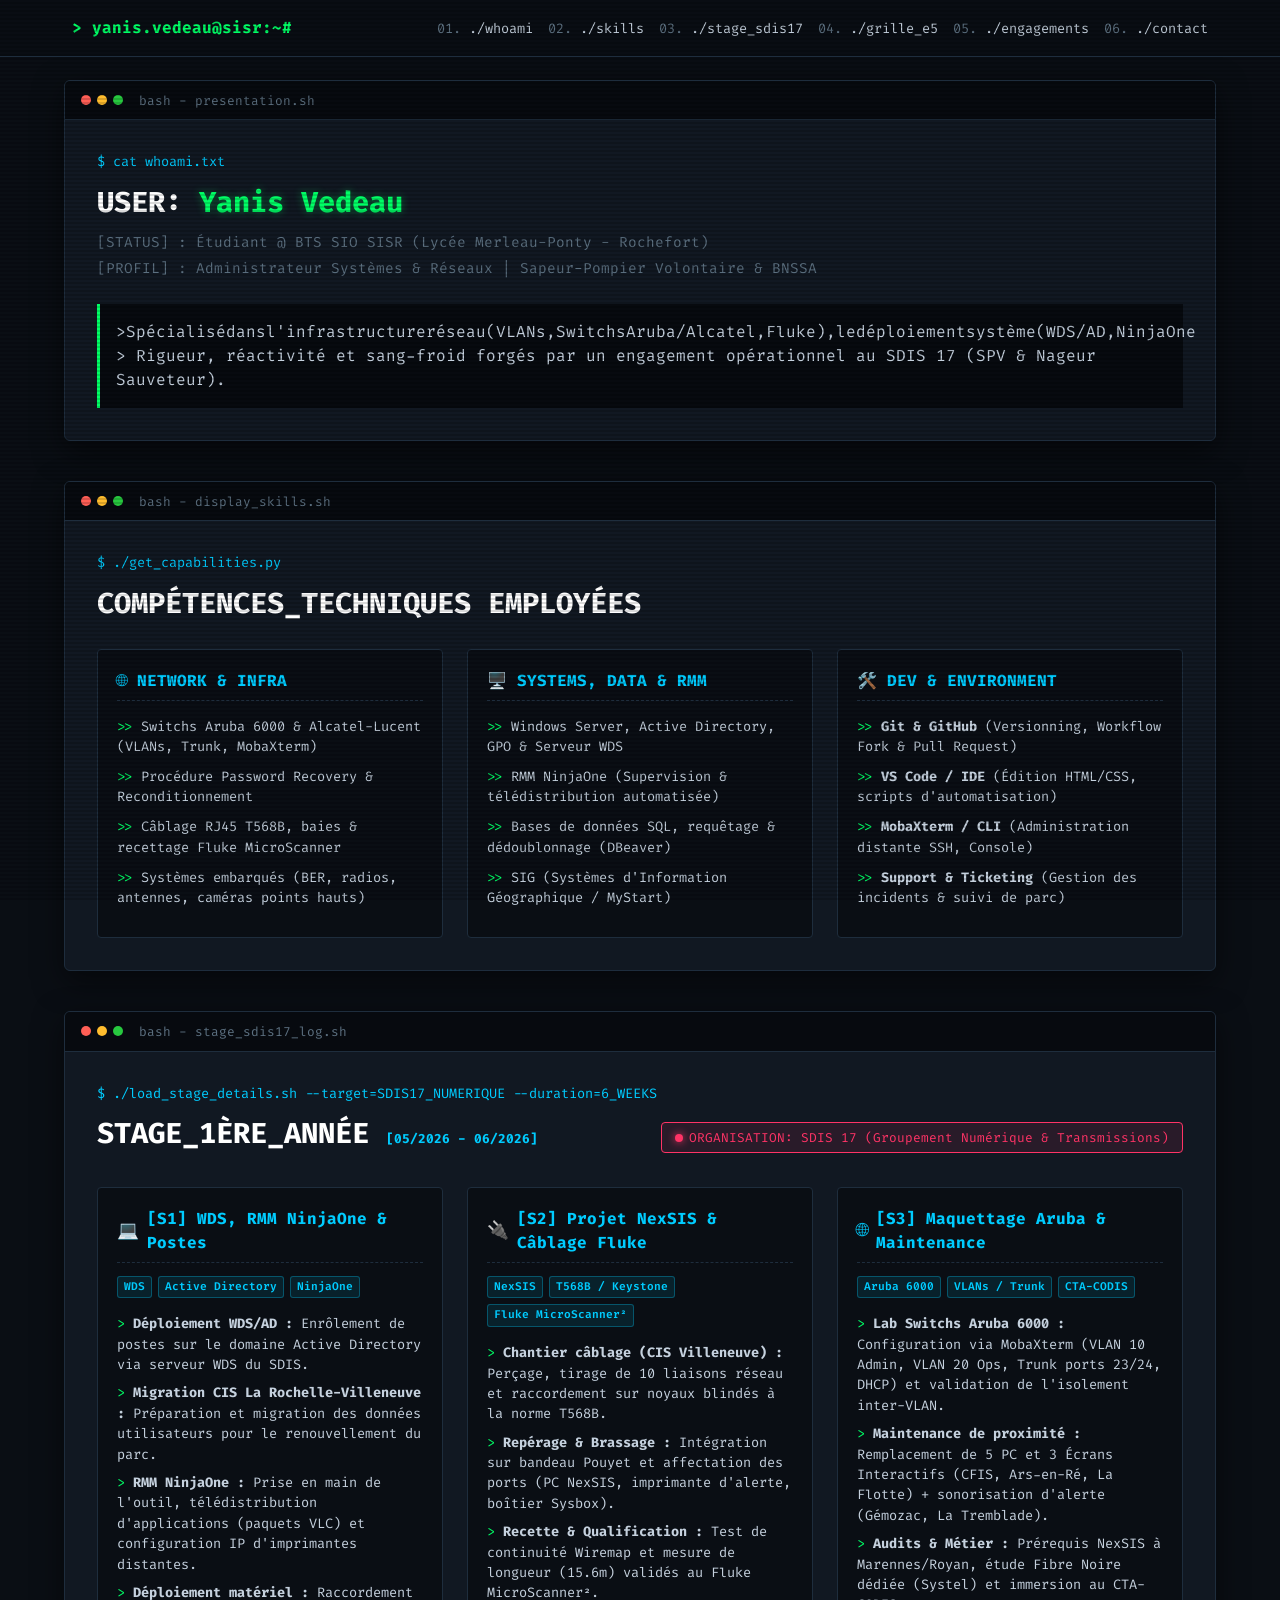
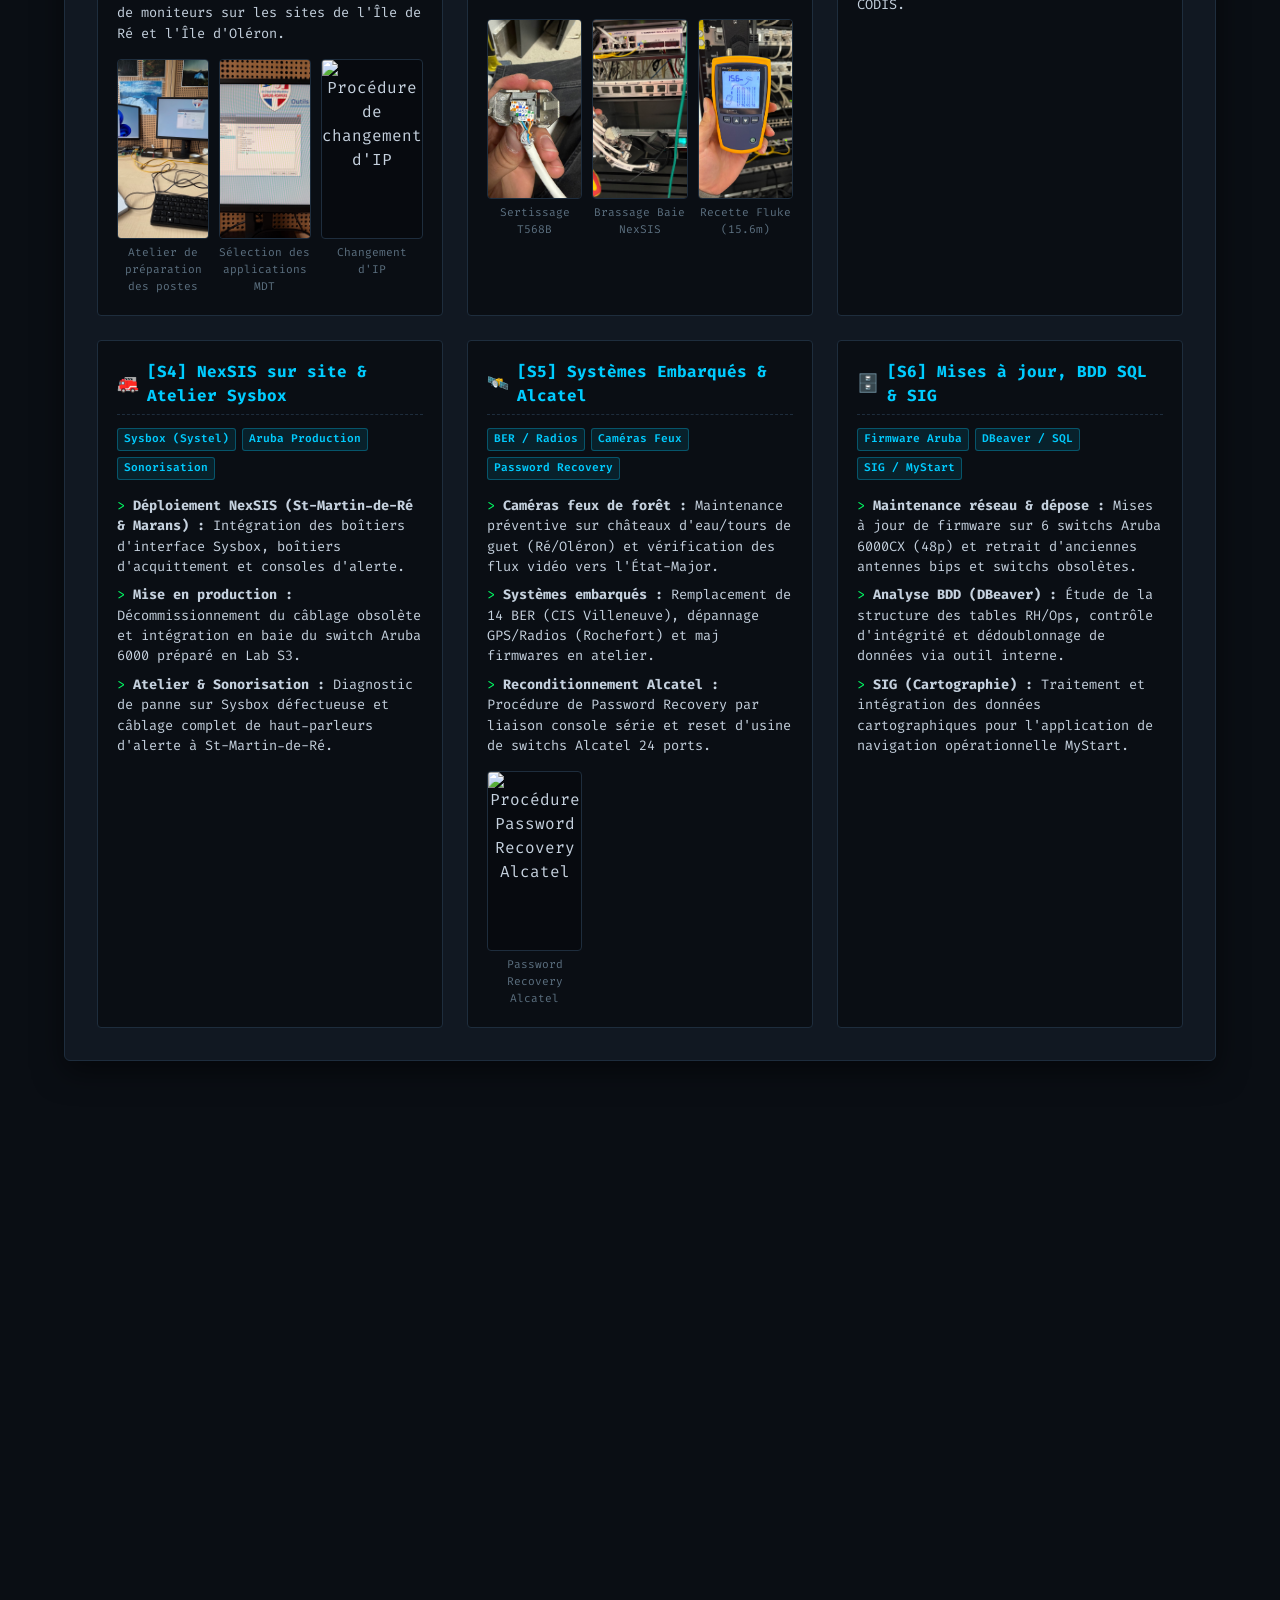
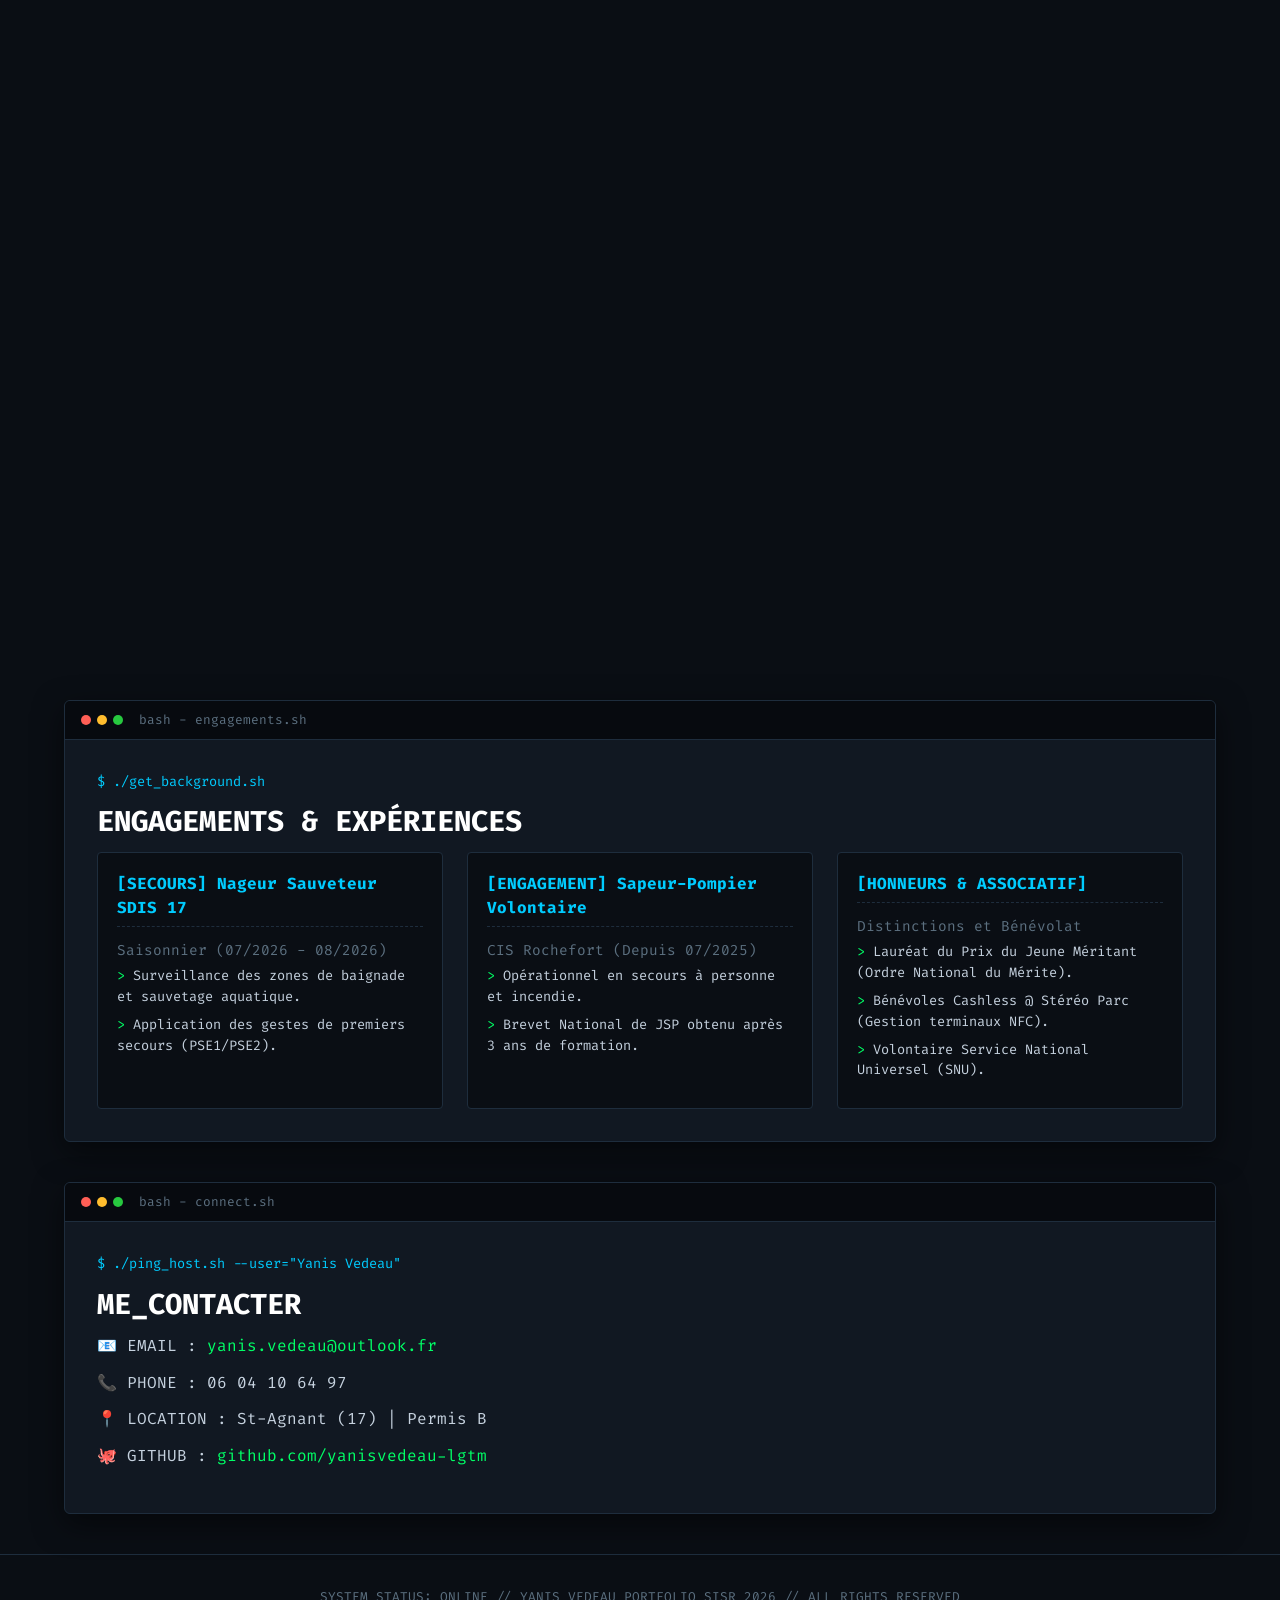
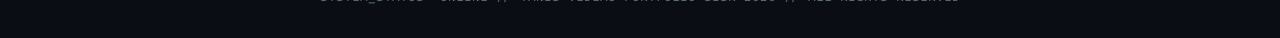
==== commit f095f8de: "Update index.html" ====
--- a/index.html
+++ b/index.html
@@ -1,5 +1,6 @@
 <!DOCTYPE html>
 <html lang="fr">
+
 <head>
     <meta charset="UTF-8">
     <meta name="viewport" content="width=device-width, initial-scale=1.0">
@@ -9,6 +10,7 @@
     <link rel="preconnect" href="https://fonts.gstatic.com" crossorigin>
     <link href="https://fonts.googleapis.com/css2?family=Fira+Code:wght@400;600;700&display=swap" rel="stylesheet">
 </head>
+
 <body>
 
     <div class="overlay"></div>
@@ -16,7 +18,7 @@
     <!-- MODALE CYBERPUNK AVEC FLÈCHES INTERACTIVES -->
     <div id="image-modal" class="modal">
         <span class="modal-close" id="modal-close">&times;</span>
-        
+
         <div class="modal-container">
             <button class="nav-btn prev-btn" id="prev-btn">&#9668;</button>
             <img class="modal-content" id="modal-img" alt="Aperçu">
@@ -54,8 +56,10 @@
                 <p class="role">[STATUS] : Étudiant @ BTS SIO SISR (Lycée Merleau-Ponty - Rochefort)</p>
                 <p class="role">[PROFIL] : Administrateur Systèmes & Réseaux | Sapeur-Pompier Volontaire & BNSSA</p>
                 <div class="console-box">
-                    <p>> Spécialisé dans l'infrastructure réseau (VLANs, Switchs Aruba/Alcatel, Fluke), le déploiement système (WDS/AD, NinjaOne RMM) et l'administration de bases de données (SQL/DBeaver, SIG).</p>
-                    <p>> Rigueur, réactivité et sang-froid forgés par un engagement opérationnel au SDIS 17 (SPV & Nageur Sauveteur).</p>
+                    <p>> Spécialisé dans l'infrastructure réseau (VLANs, Switchs Aruba/Alcatel, Fluke), le déploiement
+                        système (WDS/AD, NinjaOne RMM) et l'administration de bases de données (SQL/DBeaver, SIG).</p>
+                    <p>> Rigueur, réactivité et sang-froid forgés par un engagement opérationnel au SDIS 17 (SPV &
+                        Nageur Sauveteur).</p>
                 </div>
             </div>
         </section>
@@ -114,7 +118,7 @@
             </div>
             <div class="card-body">
                 <p class="prompt">$ ./load_stage_details.sh --target=SDIS17_NUMERIQUE --duration=6_WEEKS</p>
-                
+
                 <div class="stage-title-wrapper">
                     <h2>STAGE_1ÈRE_ANNÉE <span class="tag">[05/2026 - 06/2026]</span></h2>
                     <div class="sdis-badge">
@@ -134,24 +138,39 @@
                             <span class="tech-badge">NinjaOne</span>
                         </div>
                         <ul>
-                            <li><strong>Déploiement WDS/AD :</strong> Enrôlement de postes sur le domaine Active Directory via serveur WDS du SDIS.</li>
-                            <li><strong>Migration CIS La Rochelle-Villeneuve :</strong> Préparation et migration des données utilisateurs pour le renouvellement du parc.</li>
-                            <li><strong>RMM NinjaOne :</strong> Prise en main de l'outil, télédistribution d'applications (paquets VLC) et configuration IP d'imprimantes distantes.</li>
-                            <li><strong>Déploiement matériel :</strong> Raccordement de moniteurs sur les sites de l'Île de Ré et l'Île d'Oléron.</li>
-                        </ul>
-                        
+                            <li><strong>Déploiement WDS/AD :</strong> Enrôlement de postes sur le domaine Active
+                                Directory via serveur WDS du SDIS.</li>
+                            <li><strong>Migration CIS La Rochelle-Villeneuve :</strong> Préparation et migration des
+                                données utilisateurs pour le renouvellement du parc.</li>
+                            <li><strong>RMM NinjaOne :</strong> Prise en main de l'outil, télédistribution
+                                d'applications (paquets VLC) et configuration IP d'imprimantes distantes.</li>
+                            <li><strong>Déploiement matériel :</strong> Raccordement de moniteurs sur les sites de l'Île
+                                de Ré et l'Île d'Oléron.</li>
+                        </ul>
+
                         <div class="media-grid">
                             <div class="media-preview">
                                 <div class="img-container">
-                                    <img src="assets/images/IMG_2946.jpg" alt="Atelier de préparation des postes" class="zoomable-img">
+                                    <img src="assets/images/IMG_2946.jpg" alt="Atelier de préparation des postes"
+                                        class="zoomable-img">
                                 </div>
                                 <span class="media-caption">Atelier de préparation des postes</span>
                             </div>
-                            <div class="media-preview">
-                                <div class="img-container">
-                                    <img src="assets/images/IMG_2992.jpg" alt="Sélection des applications MDT" class="zoomable-img">
+
+                            <div class="media-preview">
+                                <div class="img-container">
+                                    <img src="assets/images/IMG_2992.jpg" alt="Sélection des applications MDT"
+                                        class="zoomable-img">
                                 </div>
                                 <span class="media-caption">Sélection des applications MDT</span>
+                            </div>
+
+                            <div class="media-preview">
+                                <div class="img-container">
+                                    <img src="assets/images/IMG_2995.jpg" alt="Procédure de changement d'IP"
+                                        class="zoomable-img">
+                                </div>
+                                <span class="media-caption">Changement d'IP</span>
                             </div>
                         </div>
                     </div>
@@ -167,27 +186,36 @@
                             <span class="tech-badge">Fluke MicroScanner²</span>
                         </div>
                         <ul>
-                            <li><strong>Chantier câblage (CIS Villeneuve) :</strong> Perçage, tirage de 10 liaisons réseau et raccordement sur noyaux blindés à la norme T568B.</li>
-                            <li><strong>Repérage & Brassage :</strong> Intégration sur bandeau Pouyet et affectation des ports (PC NexSIS, imprimante d'alerte, boîtier Sysbox).</li>
-                            <li><strong>Recette & Qualification :</strong> Test de continuité Wiremap et mesure de longueur (15.6m) validés au Fluke MicroScanner².</li>
-                        </ul>
-                        
+                            <li><strong>Chantier câblage (CIS Villeneuve) :</strong> Perçage, tirage de 10 liaisons
+                                réseau et
+                                raccordement sur noyaux blindés à la norme T568B.</li>
+                            <li><strong>Repérage & Brassage :</strong> Intégration sur bandeau Pouyet et affectation des
+                                ports
+                                (PC NexSIS, imprimante d'alerte, boîtier Sysbox).</li>
+                            <li><strong>Recette & Qualification :</strong> Test de continuité Wiremap et mesure de
+                                longueur
+                                (15.6m) validés au Fluke MicroScanner².</li>
+                        </ul>
+
                         <div class="media-grid">
                             <div class="media-preview">
                                 <div class="img-container">
-                                    <img src="assets/images/IMG_3050.jpg" alt="Raccordement noyau RJ45 T568B" class="zoomable-img">
+                                    <img src="assets/images/IMG_3050.jpg" alt="Raccordement noyau RJ45 T568B"
+                                        class="zoomable-img">
                                 </div>
                                 <span class="media-caption">Sertissage T568B</span>
                             </div>
                             <div class="media-preview">
                                 <div class="img-container">
-                                    <img src="assets/images/IMG_3069.jpg" alt="Faisceau de câbles réseau avant brassage" class="zoomable-img">
+                                    <img src="assets/images/IMG_3069.jpg" alt="Faisceau de câbles réseau avant brassage"
+                                        class="zoomable-img">
                                 </div>
                                 <span class="media-caption">Brassage Baie NexSIS</span>
                             </div>
                             <div class="media-preview">
                                 <div class="img-container">
-                                    <img src="assets/images/IMG_3080.jpg" alt="Recette Fluke MicroScanner à 15.6m" class="zoomable-img">
+                                    <img src="assets/images/IMG_3080.jpg" alt="Recette Fluke MicroScanner à 15.6m"
+                                        class="zoomable-img">
                                 </div>
                                 <span class="media-caption">Recette Fluke (15.6m)</span>
                             </div>
@@ -205,9 +233,15 @@
                             <span class="tech-badge">CTA-CODIS</span>
                         </div>
                         <ul>
-                            <li><strong>Lab Switchs Aruba 6000 :</strong> Configuration via MobaXterm (VLAN 10 Admin, VLAN 20 Ops, Trunk ports 23/24, DHCP) et validation de l'isolement inter-VLAN.</li>
-                            <li><strong>Maintenance de proximité :</strong> Remplacement de 5 PC et 3 Écrans Interactifs (CFIS, Ars-en-Ré, La Flotte) + sonorisation d'alerte (Gémozac, La Tremblade).</li>
-                            <li><strong>Audits & Métier :</strong> Prérequis NexSIS à Marennes/Royan, étude Fibre Noire dédiée (Systel) et immersion au CTA-CODIS.</li>
+                            <li><strong>Lab Switchs Aruba 6000 :</strong> Configuration via MobaXterm (VLAN 10 Admin,
+                                VLAN 20
+                                Ops, Trunk ports 23/24, DHCP) et validation de l'isolement inter-VLAN.</li>
+                            <li><strong>Maintenance de proximité :</strong> Remplacement de 5 PC et 3 Écrans Interactifs
+                                (CFIS,
+                                Ars-en-Ré, La Flotte) + sonorisation d'alerte (Gémozac, La Tremblade).</li>
+                            <li><strong>Audits & Métier :</strong> Prérequis NexSIS à Marennes/Royan, étude Fibre Noire
+                                dédiée
+                                (Systel) et immersion au CTA-CODIS.</li>
                         </ul>
                     </div>
 
@@ -222,9 +256,15 @@
                             <span class="tech-badge">Sonorisation</span>
                         </div>
                         <ul>
-                            <li><strong>Déploiement NexSIS (St-Martin-de-Ré & Marans) :</strong> Intégration des boîtiers d'interface Sysbox, boîtiers d'acquittement et consoles d'alerte.</li>
-                            <li><strong>Mise en production :</strong> Décommissionnement du câblage obsolète et intégration en baie du switch Aruba 6000 préparé en Lab S3.</li>
-                            <li><strong>Atelier & Sonorisation :</strong> Diagnostic de panne sur Sysbox défectueuse et câblage complet de haut-parleurs d'alerte à St-Martin-de-Ré.</li>
+                            <li><strong>Déploiement NexSIS (St-Martin-de-Ré & Marans) :</strong> Intégration des
+                                boîtiers
+                                d'interface Sysbox, boîtiers d'acquittement et consoles d'alerte.</li>
+                            <li><strong>Mise en production :</strong> Décommissionnement du câblage obsolète et
+                                intégration en
+                                baie du switch Aruba 6000 préparé en Lab S3.</li>
+                            <li><strong>Atelier & Sonorisation :</strong> Diagnostic de panne sur Sysbox défectueuse et
+                                câblage
+                                complet de haut-parleurs d'alerte à St-Martin-de-Ré.</li>
                         </ul>
                     </div>
 
@@ -239,10 +279,25 @@
                             <span class="tech-badge">Password Recovery</span>
                         </div>
                         <ul>
-                            <li><strong>Caméras feux de forêt :</strong> Maintenance préventive sur châteaux d'eau/tours de guet (Ré/Oléron) et vérification des flux vidéo vers l'État-Major.</li>
-                            <li><strong>Systèmes embarqués :</strong> Remplacement de 14 BER (CIS Villeneuve), dépannage GPS/Radios (Rochefort) et maj firmwares en atelier.</li>
-                            <li><strong>Reconditionnement Alcatel :</strong> Procédure de Password Recovery par liaison console série et reset d'usine de switchs Alcatel 24 ports.</li>
-                        </ul>
+                            <li><strong>Caméras feux de forêt :</strong> Maintenance préventive sur châteaux d'eau/tours
+                                de guet
+                                (Ré/Oléron) et vérification des flux vidéo vers l'État-Major.</li>
+                            <li><strong>Systèmes embarqués :</strong> Remplacement de 14 BER (CIS Villeneuve), dépannage
+                                GPS/Radios (Rochefort) et maj firmwares en atelier.</li>
+                            <li><strong>Reconditionnement Alcatel :</strong> Procédure de Password Recovery par liaison
+                                console
+                                série et reset d'usine de switchs Alcatel 24 ports.</li>
+                        </ul>
+
+                        <div class="media-grid">
+                            <div class="media-preview">
+                                <div class="img-container">
+                                    <img src="assets/images/PROCEDURE_PASSWORD_RECOVERY.jpg"
+                                        alt="Procédure Password Recovery Alcatel" class="zoomable-img">
+                                </div>
+                                <span class="media-caption">Password Recovery Alcatel</span>
+                            </div>
+                        </div>
                     </div>
 
                     <div class="node-card highlight-border">
@@ -256,118 +311,17 @@
                             <span class="tech-badge">SIG / MyStart</span>
                         </div>
                         <ul>
-                            <li><strong>Maintenance réseau & dépose :</strong> Mises à jour de firmware sur 6 switchs Aruba 6000CX (48p) et retrait d'anciennes antennes bips et switchs obsolètes.</li>
-                            <li><strong>Analyse BDD (DBeaver) :</strong> Étude de la structure des tables RH/Ops, contrôle d'intégrité et dédoublonnage de données via outil interne.</li>
-                            <li><strong>SIG (Cartographie) :</strong> Traitement et intégration des données cartographiques pour l'application de navigation opérationnelle MyStart.</li>
-                        </ul>
-                    </div>
-                </div>
-            </div>
-        </section>
-
-        <section id="tableau-e5" class="terminal-card">
-            <div class="card-header">
-                <span class="dot red"></span>
-                <span class="dot yellow"></span>
-                <span class="dot green"></span>
-                <span class="card-title">bash - matrix_e5.sh</span>
-            </div>
-            <div class="card-body">
-                <p class="prompt">$ ./render_e5_grid.py --student="Yanis Vedeau"</p>
-                <h2>TABLEAU_DE_SYNTHÈSE_E5 <span class="tag">[OPTION SISR]</span></h2>
-
-                <div class="download-container">
-                    <span>> DOCUMENT_OFFICIEL_JURY_E5.PDF</span>
-                    <a href="assets/tableau-de-synthese-E5.pdf" class="cyber-btn" target="_blank" download>[DOWNLOAD_E5_GRID]</a>
-                </div>
-
-                <div class="table-wrapper">
-                    <table class="cyber-table">
-                        <thead>
-                            <tr>
-                                <th class="col-main">Réalisations Professionnelles</th>
-                                <th>Période</th>
-                                <th>Gérer le patrimoine</th>
-                                <th>Incidents & Demandes</th>
-                                <th>Présence en ligne</th>
-                                <th>Mode projet</th>
-                                <th>Service à dispo.</th>
-                                <th>Dev. personnel</th>
-                            </tr>
-                        </thead>
-                        <tbody>
-                            <tr class="group-header">
-                                <td colspan="8">// MISSION_STAGE_SDIS_17 (CARNET DE BORD 6 SEMAINES)</td>
-                            </tr>
-                            <tr>
-                                <td class="text-left">S1 : Enrôlement WDS/AD, migration de données (CIS Villeneuve), télédistribution NinjaOne et installation de moniteurs</td>
-                                <td>05/2026</td>
-                                <td class="active-cell">[X]</td>
-                                <td class="active-cell">[X]</td>
-                                <td></td>
-                                <td></td>
-                                <td class="active-cell">[X]</td>
-                                <td></td>
-                            </tr>
-                            <tr>
-                                <td class="text-left">S2 : Câblage structure réseau NexSIS (10 prises RJ45 T568B, baie), recette au testeur Fluke MicroScanner²</td>
-                                <td>05/2026</td>
-                                <td class="active-cell">[X]</td>
-                                <td></td>
-                                <td></td>
-                                <td class="active-cell">[X]</td>
-                                <td class="active-cell">[X]</td>
-                                <td></td>
-                            </tr>
-                            <tr>
-                                <td class="text-left">S3 : Maquettage en Lab de switchs Aruba 6000 (VLANs/Trunk/MobaXterm), maintenance ENI/sonorisation et immersion CTA-CODIS</td>
-                                <td>05/2026</td>
-                                <td class="active-cell">[X]</td>
-                                <td class="active-cell">[X]</td>
-                                <td></td>
-                                <td></td>
-                                <td class="active-cell">[X]</td>
-                                <td></td>
-                            </tr>
-                            <tr>
-                                <td class="text-left">S4 : Intégration matérielle infrastructure NexSIS (Sysbox, boîtiers d'acquittement), mise en production Aruba et diagnostic atelier</td>
-                                <td>06/2026</td>
-                                <td class="active-cell">[X]</td>
-                                <td class="active-cell">[X]</td>
-                                <td></td>
-                                <td></td>
-                                <td class="active-cell">[X]</td>
-                                <td></td>
-                            </tr>
-                            <tr>
-                                <td class="text-left">S5 : Maintenance préventive/corrective équipements feux de forêt (caméras/points hauts), embarqués (BER/radios) et Password Recovery Alcatel</td>
-                                <td>06/2026</td>
-                                <td class="active-cell">[X]</td>
-                                <td class="active-cell">[X]</td>
-                                <td></td>
-                                <td></td>
-                                <td class="active-cell">[X]</td>
-                                <td></td>
-                            </tr>
-                            <tr>
-                                <td class="text-left">S6 : Mises à jour de firmwares switchs Aruba, analyse/dédoublonnage de tables SQL (DBeaver) et intégration de données SIG (MyStart)</td>
-                                <td>06/2026</td>
-                                <td class="active-cell">[X]</td>
-                                <td class="active-cell">[X]</td>
-                                <td></td>
-                                <td class="active-cell">[X]</td>
-                                <td class="active-cell">[X]</td>
-                                <td></td>
-                            </tr>
-
-                            <tr class="group-header">
-                                <td colspan="8">// MISSIONS_DEUXIÈME_ANNÉE</td>
-                            </tr>
-                            <tr>
-                                <td colspan="8" class="locked-row">--- [LOCKED / PENDING_YEAR_2] ---</td>
-                            </tr>
-                        </tbody>
-                    </table>
+                            <li><strong>Maintenance réseau & dépose :</strong> Mises à jour de firmware sur 6 switchs
+                                Aruba
+                                6000CX (48p) et retrait d'anciennes antennes bips et switchs obsolètes.</li>
+                            <li><strong>Analyse BDD (DBeaver) :</strong> Étude de la structure des tables RH/Ops,
+                                contrôle
+                                d'intégrité et dédoublonnage de données via outil interne.</li>
+                            <li><strong>SIG (Cartographie) :</strong> Traitement et intégration des données
+                                cartographiques pour
+                                l'application de navigation opérationnelle MyStart.</li>
+                        </ul>
+                    </div>
                 </div>
             </div>
         </section>
@@ -383,19 +337,30 @@
                 <p class="prompt">$ cat tableau_de_synthese.csv</p>
                 <h2>TABLEAU DE SYNTHÈSE DES COMPÉTENCES (ÉPREUVE E5)</h2>
 
+                <!-- BARRE D'ACTION (Téléchargement + Recherche) -->
+                <div class="download-container">
+                    <span>&gt; DOCUMENT_OFFICIEL_JURY_E5.PDF</span>
+                    <a href="assets/tableau-de-synthese-E5.pdf" class="cyber-btn" target="_blank"
+                        download>[DOWNLOAD_E5_GRID]</a>
+                    <div class="search-box">
+                        <span class="search-icon">🔍</span>
+                        <input type="text" id="filter-input-excel" placeholder="Filtrer les réalisations / cc">
+                    </div>
+                </div>
+
+                <!-- TABLEAU EXCEL -->
                 <div class="excel-wrapper">
                     <table class="excel-table">
                         <thead>
                             <tr>
                                 <th class="excel-diagonal">
                                     <span class="diag-top">Compétences mises en œuvre</span>
-                                    <span class="diag-bottom">Réalisations professionnelles<br><i>(intitulé et productions)</i></span>
+                                    <span class="diag-bottom">Réalisations professionnelles<br><i>(intitulé et
+                                            productions)</i></span>
                                 </th>
-                                
                                 <th class="v-header"><span>Période</span></th>
-                                
                                 <th class="v-header"><span>Gérer le patrimoine informatique</span></th>
-                                <th class="v-header"><span>Répondre aux incidents & demandes</span></th>
+                                <th class="v-header"><span>Répondre aux incidents &amp; demandes</span></th>
                                 <th class="v-header"><span>Développer la présence en ligne</span></th>
                                 <th class="v-header"><span>Travailler en mode projet</span></th>
                                 <th class="v-header"><span>Mettre à disposition un service</span></th>
@@ -404,11 +369,12 @@
                         </thead>
                         <tbody>
                             <tr class="excel-section">
-                                <td colspan="9">Réalisations en milieu professionnel en cours de première année</td>
+                                <td colspan="8">RÉALISATIONS EN MILIEU PROFESSIONNEL EN COURS DE PREMIÈRE ANNÉE</td>
                             </tr>
                             <tr>
                                 <td class="excel-cell-title">
-                                    Préparation de nouveau postes fixes puis installations dans différents centres de secours
+                                    Préparation de nouveau postes fixes puis installations dans différents centres de
+                                    secours
                                 </td>
                                 <td class="excel-date">Mai-Juin 2026</td>
                                 <td class="excel-x">X</td>
@@ -420,8 +386,11 @@
                             </tr>
                             <tr>
                                 <td class="excel-cell-title">
-                                    Chantier d'infrastructures et câblage réseau au CIS La Rochelle-Villeneuve : tirage de liaisons RJ45, raccordement sur baies de brassage (norme T568B) et recettage des liens au Fluke MicroScanner.<br>
-                                    <small>(Productions associées : rapport de recette Fluke, photos des baies brassées)</small>
+                                    Chantier d'infrastructures et câblage réseau au CIS La Rochelle-Villeneuve : tirage
+                                    de liaisons RJ45, raccordement sur baies de brassage (norme T568B) et recettage des
+                                    liens au Fluke MicroScanner.<br>
+                                    <small>(Productions associées : rapport de recette Fluke, photos des baies
+                                        brassées)</small>
                                 </td>
                                 <td class="excel-date">Mai-Juin 2026</td>
                                 <td class="excel-x">X</td>
@@ -433,7 +402,9 @@
                             </tr>
                             <tr>
                                 <td class="excel-cell-title">
-                                    Configuration et déploiement de switchs réseau Aruba 6000 dans les centres de secours : paramétrage CLI (VLANs, port Trunk, DHCP), recettage du routage et intégration physique en baie sur site.
+                                    Configuration et déploiement de switchs réseau Aruba 6000 dans les centres de
+                                    secours : paramétrage CLI (VLANs, port Trunk, DHCP), recettage du routage et
+                                    intégration physique en baie sur site.
                                 </td>
                                 <td class="excel-date">Mai-Juin 2026</td>
                                 <td class="excel-x">X</td>
@@ -445,7 +416,8 @@
                             </tr>
                             <tr>
                                 <td class="excel-cell-title">
-                                    Immersion sur la solution RMM NinjaOne : étude du fonctionnement de la supervision centralisée et de la télédistribution automatisée de paquets logiciels.
+                                    Immersion sur la solution RMM NinjaOne : étude du fonctionnement de la supervision
+                                    centralisée et de la télédistribution automatisée de paquets logiciels.
                                 </td>
                                 <td class="excel-date">Mai-Juin 2026</td>
                                 <td></td>
@@ -515,10 +487,11 @@
                 <p class="prompt">$ ./ping_host.sh --user="Yanis Vedeau"</p>
                 <h2>ME_CONTACTER</h2>
                 <div class="contact-grid">
-                    <p>📧 EMAIL    : <a href="mailto:yanis.vedeau@outlook.fr">yanis.vedeau@outlook.fr</a></p>
-                    <p>📞 PHONE    : 06 04 10 64 97</p>
+                    <p>📧 EMAIL : <a href="mailto:yanis.vedeau@outlook.fr">yanis.vedeau@outlook.fr</a></p>
+                    <p>📞 PHONE : 06 04 10 64 97</p>
                     <p>📍 LOCATION : St-Agnant (17) | Permis B</p>
-                    <p>🐙 GITHUB   : <a href="https://github.com/yanisvedeau-lgtm" target="_blank">github.com/yanisvedeau-Igtm</a></p>
+                    <p>🐙 GITHUB : <a href="https://github.com/yanisvedeau-lgtm"
+                            target="_blank">github.com/yanisvedeau-lgtm</a></p>
                 </div>
             </div>
         </section>
@@ -529,6 +502,7 @@
     </footer>
 
     <script src="script.js"></script>
-    
+
 </body>
-</html> 
+
+</html>
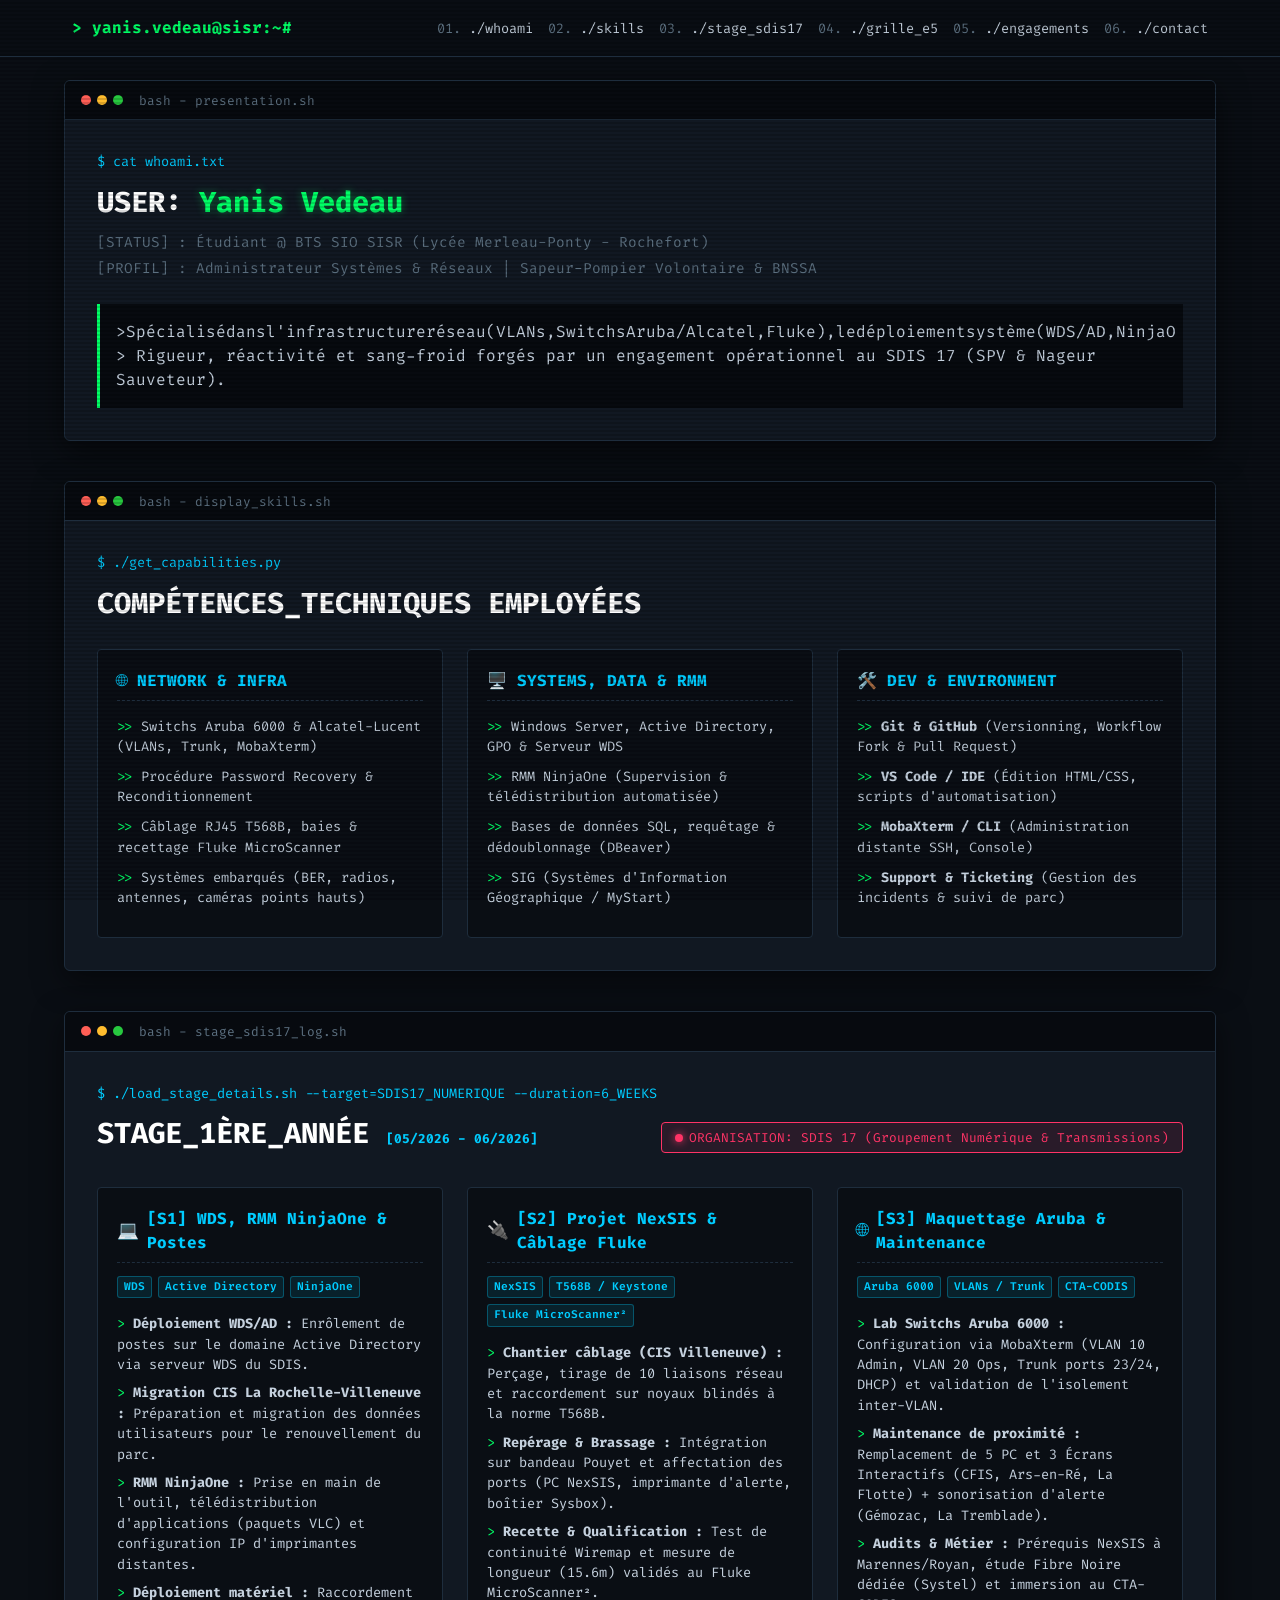
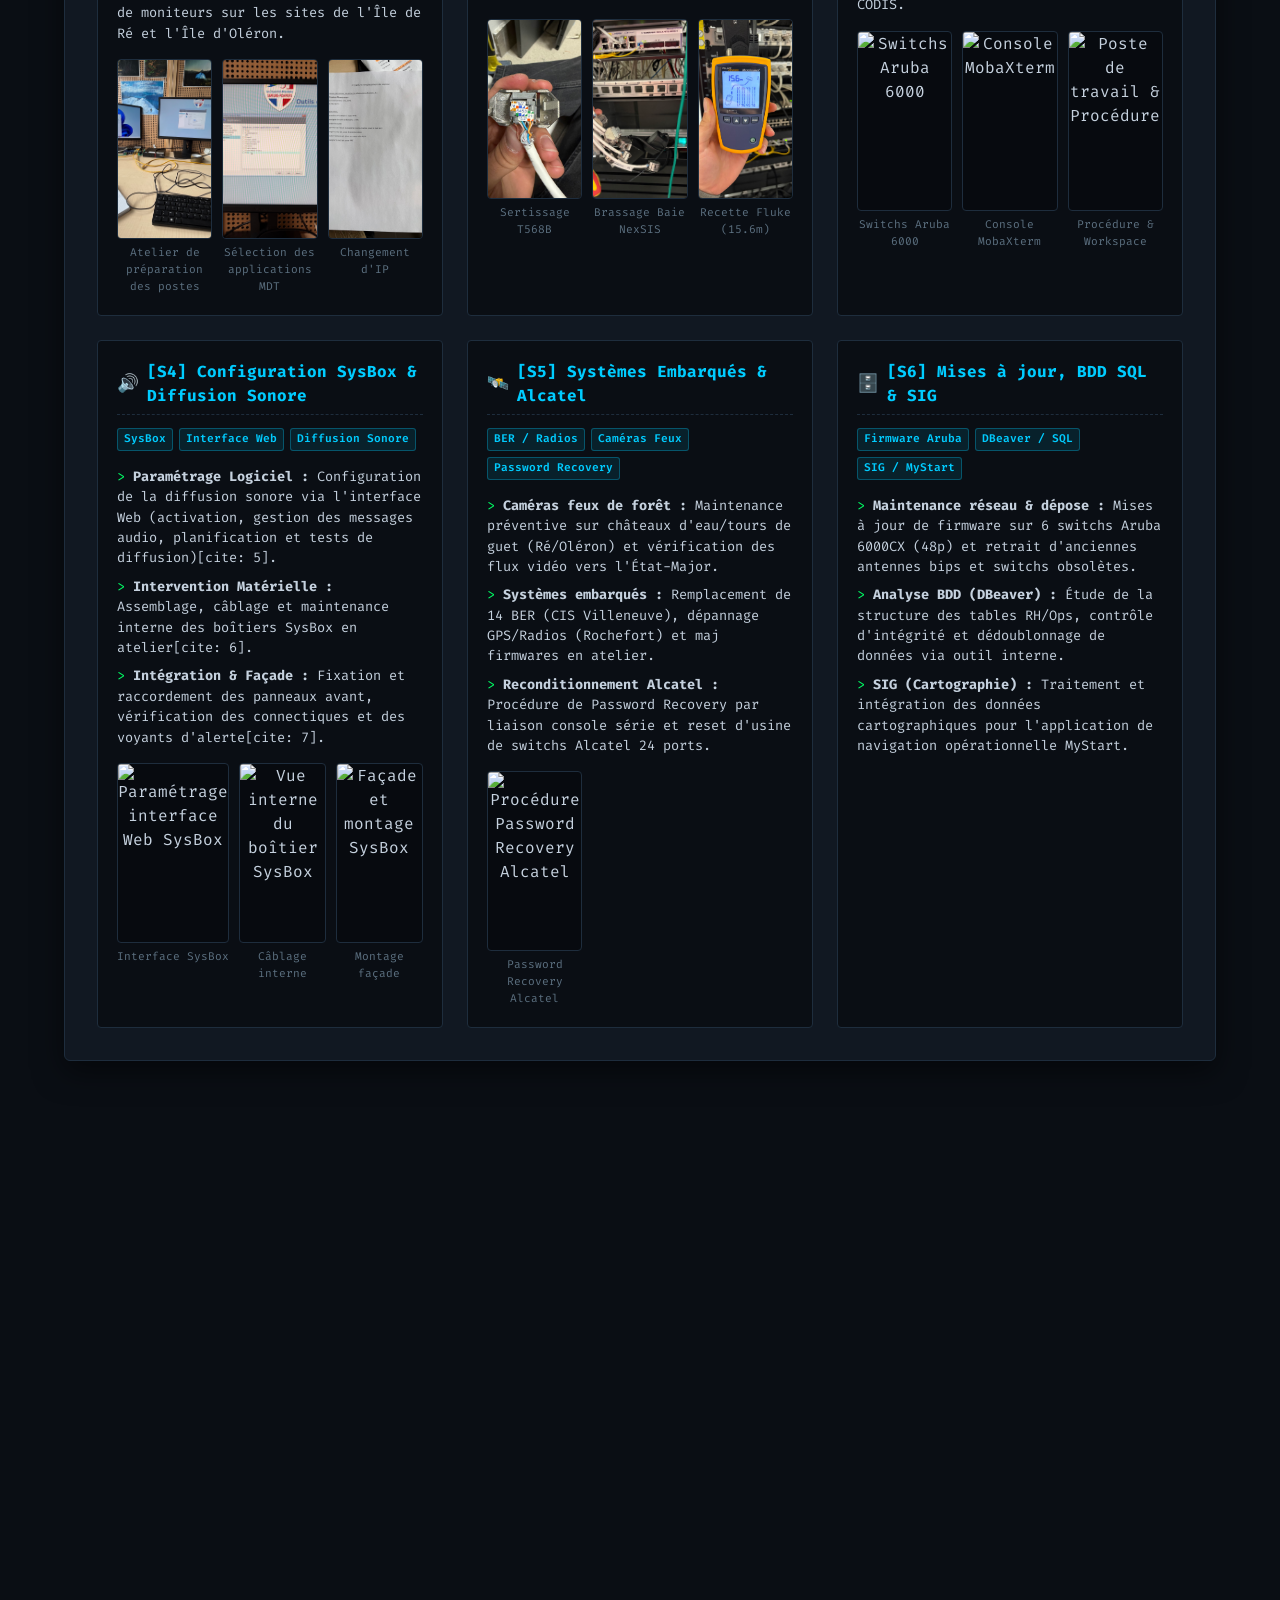
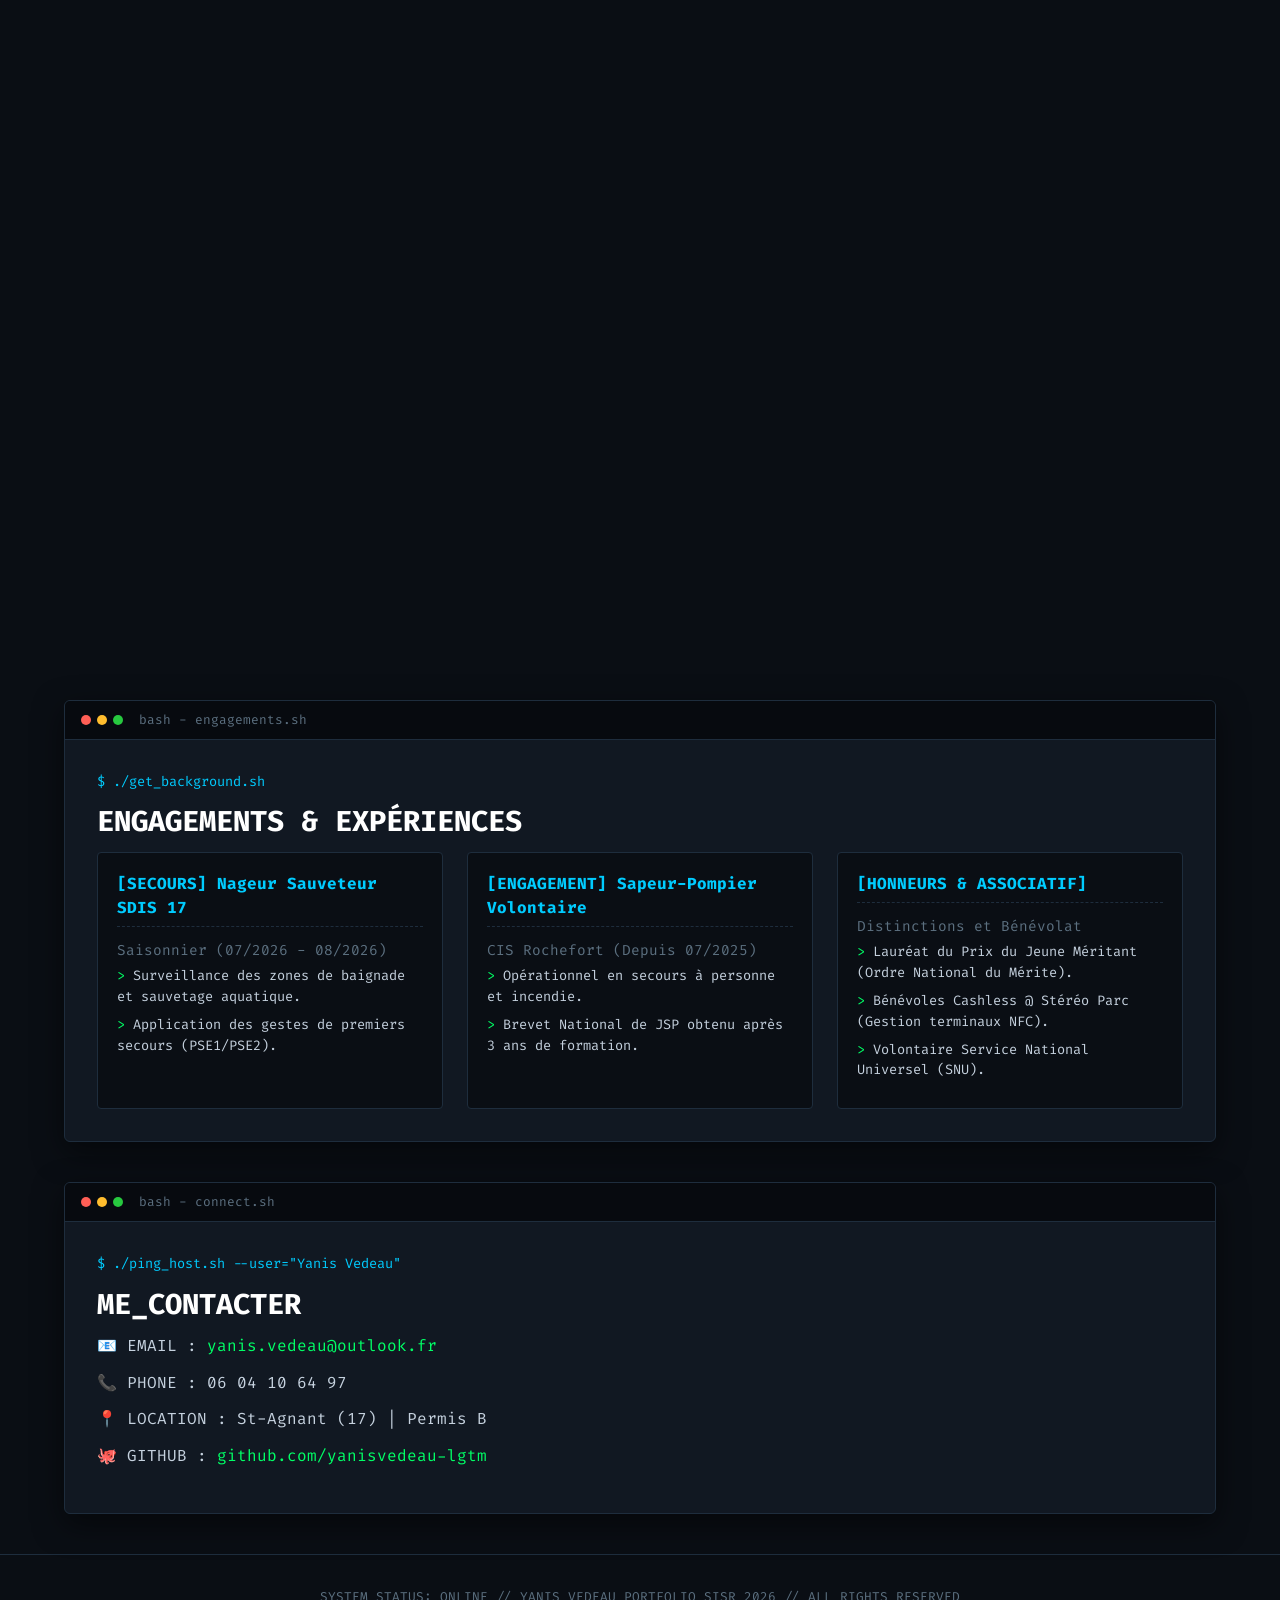
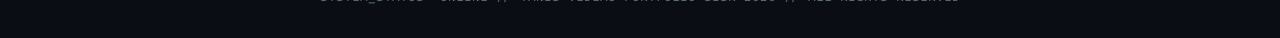
==== commit 34a886db: "Update index.html" ====
--- a/index.html
+++ b/index.html
@@ -225,7 +225,7 @@
                     <div class="node-card highlight-border">
                         <div class="node-header">
                             <span class="icon">🌐</span>
-                            <span>[S3] Maquettage Aruba & Maintenance</span>
+                            <span>[S3] Maquettage Aruba &amp; Maintenance</span>
                         </div>
                         <div class="tech-tags">
                             <span class="tech-badge">Aruba 6000</span>
@@ -234,38 +234,85 @@
                         </div>
                         <ul>
                             <li><strong>Lab Switchs Aruba 6000 :</strong> Configuration via MobaXterm (VLAN 10 Admin,
-                                VLAN 20
-                                Ops, Trunk ports 23/24, DHCP) et validation de l'isolement inter-VLAN.</li>
+                                VLAN 20 Ops, Trunk ports 23/24, DHCP) et validation de l'isolement inter-VLAN.</li>
                             <li><strong>Maintenance de proximité :</strong> Remplacement de 5 PC et 3 Écrans Interactifs
-                                (CFIS,
-                                Ars-en-Ré, La Flotte) + sonorisation d'alerte (Gémozac, La Tremblade).</li>
-                            <li><strong>Audits & Métier :</strong> Prérequis NexSIS à Marennes/Royan, étude Fibre Noire
-                                dédiée
-                                (Systel) et immersion au CTA-CODIS.</li>
-                        </ul>
+                                (CFIS, Ars-en-Ré, La Flotte) + sonorisation d'alerte (Gémozac, La Tremblade).</li>
+                            <li><strong>Audits &amp; Métier :</strong> Prérequis NexSIS à Marennes/Royan, étude Fibre
+                                Noire dédiée (Systel) et immersion au CTA-CODIS.</li>
+                        </ul>
+
+                        <!-- GRILLE D'IMAGES POUR SEMAINE 3 -->
+                        <div class="media-grid">
+                            <div class="media-preview">
+                                <div class="img-container">
+                                    <img src="assets/images/IMG_3143.jpg" alt="Switchs Aruba 6000" class="zoomable-img">
+                                </div>
+                                <span class="media-caption">Switchs Aruba 6000</span>
+                            </div>
+
+                            <div class="media-preview">
+                                <div class="img-container">
+                                    <img src="assets/images/IMG_3142.jpg" alt="Console MobaXterm" class="zoomable-img">
+                                </div>
+                                <span class="media-caption">Console MobaXterm</span>
+                            </div>
+
+                            <div class="media-preview">
+                                <div class="img-container">
+                                    <img src="assets/images/IMG_3140.jpg" alt="Poste de travail &amp; Procédure"
+                                        class="zoomable-img">
+                                </div>
+                                <span class="media-caption">Procédure &amp; Workspace</span>
+                            </div>
+                        </div>
                     </div>
 
                     <div class="node-card highlight-border">
                         <div class="node-header">
-                            <span class="icon">🚒</span>
-                            <span>[S4] NexSIS sur site & Atelier Sysbox</span>
+                            <span class="icon">🔊</span>
+                            <span>[S4] Configuration SysBox &amp; Diffusion Sonore</span>
                         </div>
                         <div class="tech-tags">
-                            <span class="tech-badge">Sysbox (Systel)</span>
-                            <span class="tech-badge">Aruba Production</span>
-                            <span class="tech-badge">Sonorisation</span>
-                        </div>
-                        <ul>
-                            <li><strong>Déploiement NexSIS (St-Martin-de-Ré & Marans) :</strong> Intégration des
-                                boîtiers
-                                d'interface Sysbox, boîtiers d'acquittement et consoles d'alerte.</li>
-                            <li><strong>Mise en production :</strong> Décommissionnement du câblage obsolète et
-                                intégration en
-                                baie du switch Aruba 6000 préparé en Lab S3.</li>
-                            <li><strong>Atelier & Sonorisation :</strong> Diagnostic de panne sur Sysbox défectueuse et
-                                câblage
-                                complet de haut-parleurs d'alerte à St-Martin-de-Ré.</li>
-                        </ul>
+                            <span class="tech-badge">SysBox</span>
+                            <span class="tech-badge">Interface Web</span>
+                            <span class="tech-badge">Diffusion Sonore</span>
+                        </div>
+                        <ul>
+                            <li><strong>Paramétrage Logiciel :</strong> Configuration de la diffusion sonore via
+                                l'interface Web (activation, gestion des messages audio, planification et tests de
+                                diffusion)[cite: 5].</li>
+                            <li><strong>Intervention Matérielle :</strong> Assemblage, câblage et maintenance interne
+                                des boîtiers SysBox en atelier[cite: 6].</li>
+                            <li><strong>Intégration &amp; Façade :</strong> Fixation et raccordement des panneaux avant,
+                                vérification des connectiques et des voyants d'alerte[cite: 7].</li>
+                        </ul>
+
+                        <!-- GRILLE D'IMAGES POUR SEMAINE 4 -->
+                        <div class="media-grid">
+                            <div class="media-preview">
+                                <div class="img-container">
+                                    <img src="assets/images/IMG_3272.jpg" alt="Paramétrage interface Web SysBox"
+                                        class="zoomable-img">
+                                </div>
+                                <span class="media-caption">Interface SysBox</span>
+                            </div>
+
+                            <div class="media-preview">
+                                <div class="img-container">
+                                    <img src="assets/images/IMG_3278.jpg" alt="Vue interne du boîtier SysBox"
+                                        class="zoomable-img">
+                                </div>
+                                <span class="media-caption">Câblage interne</span>
+                            </div>
+
+                            <div class="media-preview">
+                                <div class="img-container">
+                                    <img src="assets/images/IMG_3279.jpg" alt="Façade et montage SysBox"
+                                        class="zoomable-img">
+                                </div>
+                                <span class="media-caption">Montage façade</span>
+                            </div>
+                        </div>
                     </div>
 
                     <div class="node-card highlight-border">
--- a/style.css
+++ b/style.css
@@ -108,7 +108,7 @@
     border: 1px solid var(--card-border);
     border-radius: 6px;
     margin-bottom: 2.5rem;
-    box-shadow: 0 10px 30px rgba(0,0,0,0.5);
+    box-shadow: 0 10px 30px rgba(0, 0, 0, 0.5);
     overflow: hidden;
     transition: transform 0.2s ease, border-color 0.2s ease, box-shadow 0.2s ease;
 }
@@ -711,13 +711,16 @@
     width: 8px;
     height: 8px;
 }
+
 ::-webkit-scrollbar-track {
     background: var(--bg-color);
 }
+
 ::-webkit-scrollbar-thumb {
     background: var(--card-border);
     border-radius: 4px;
 }
+
 ::-webkit-scrollbar-thumb:hover {
     background: var(--neon-blue);
 }
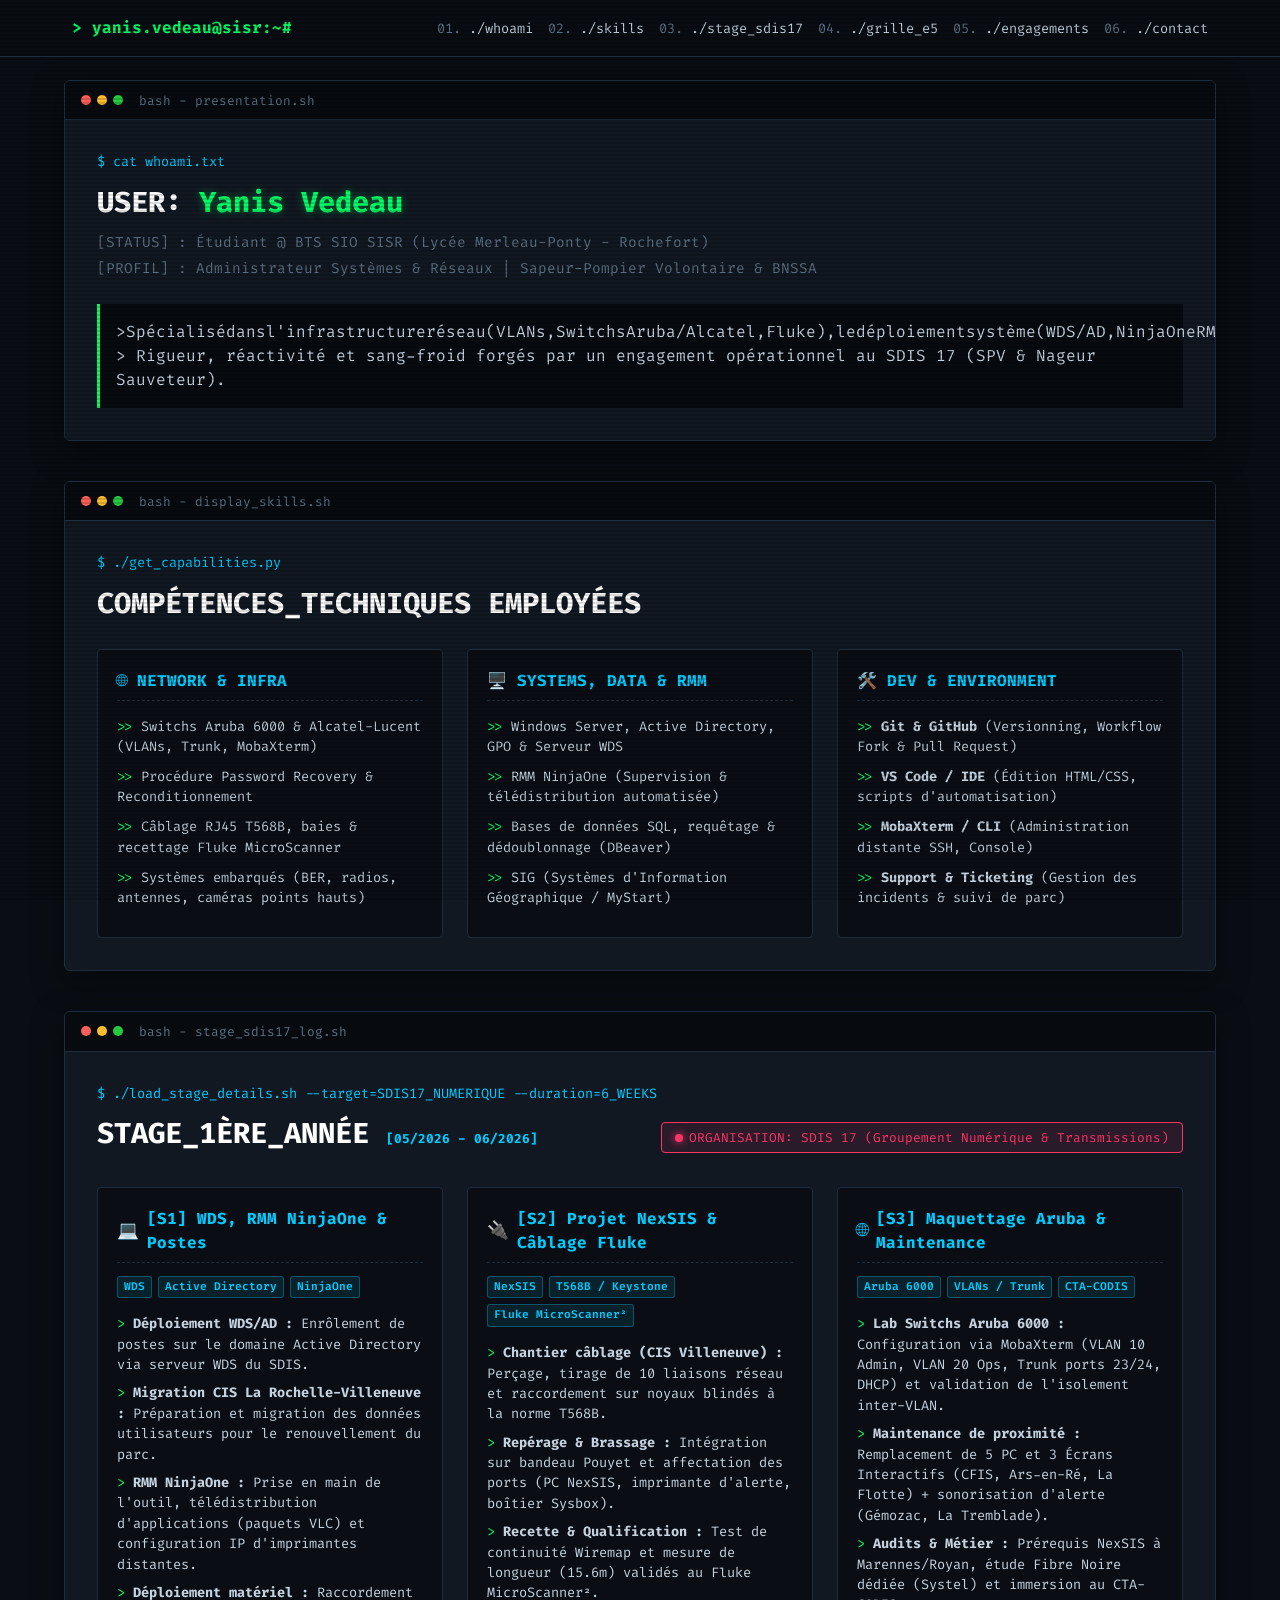
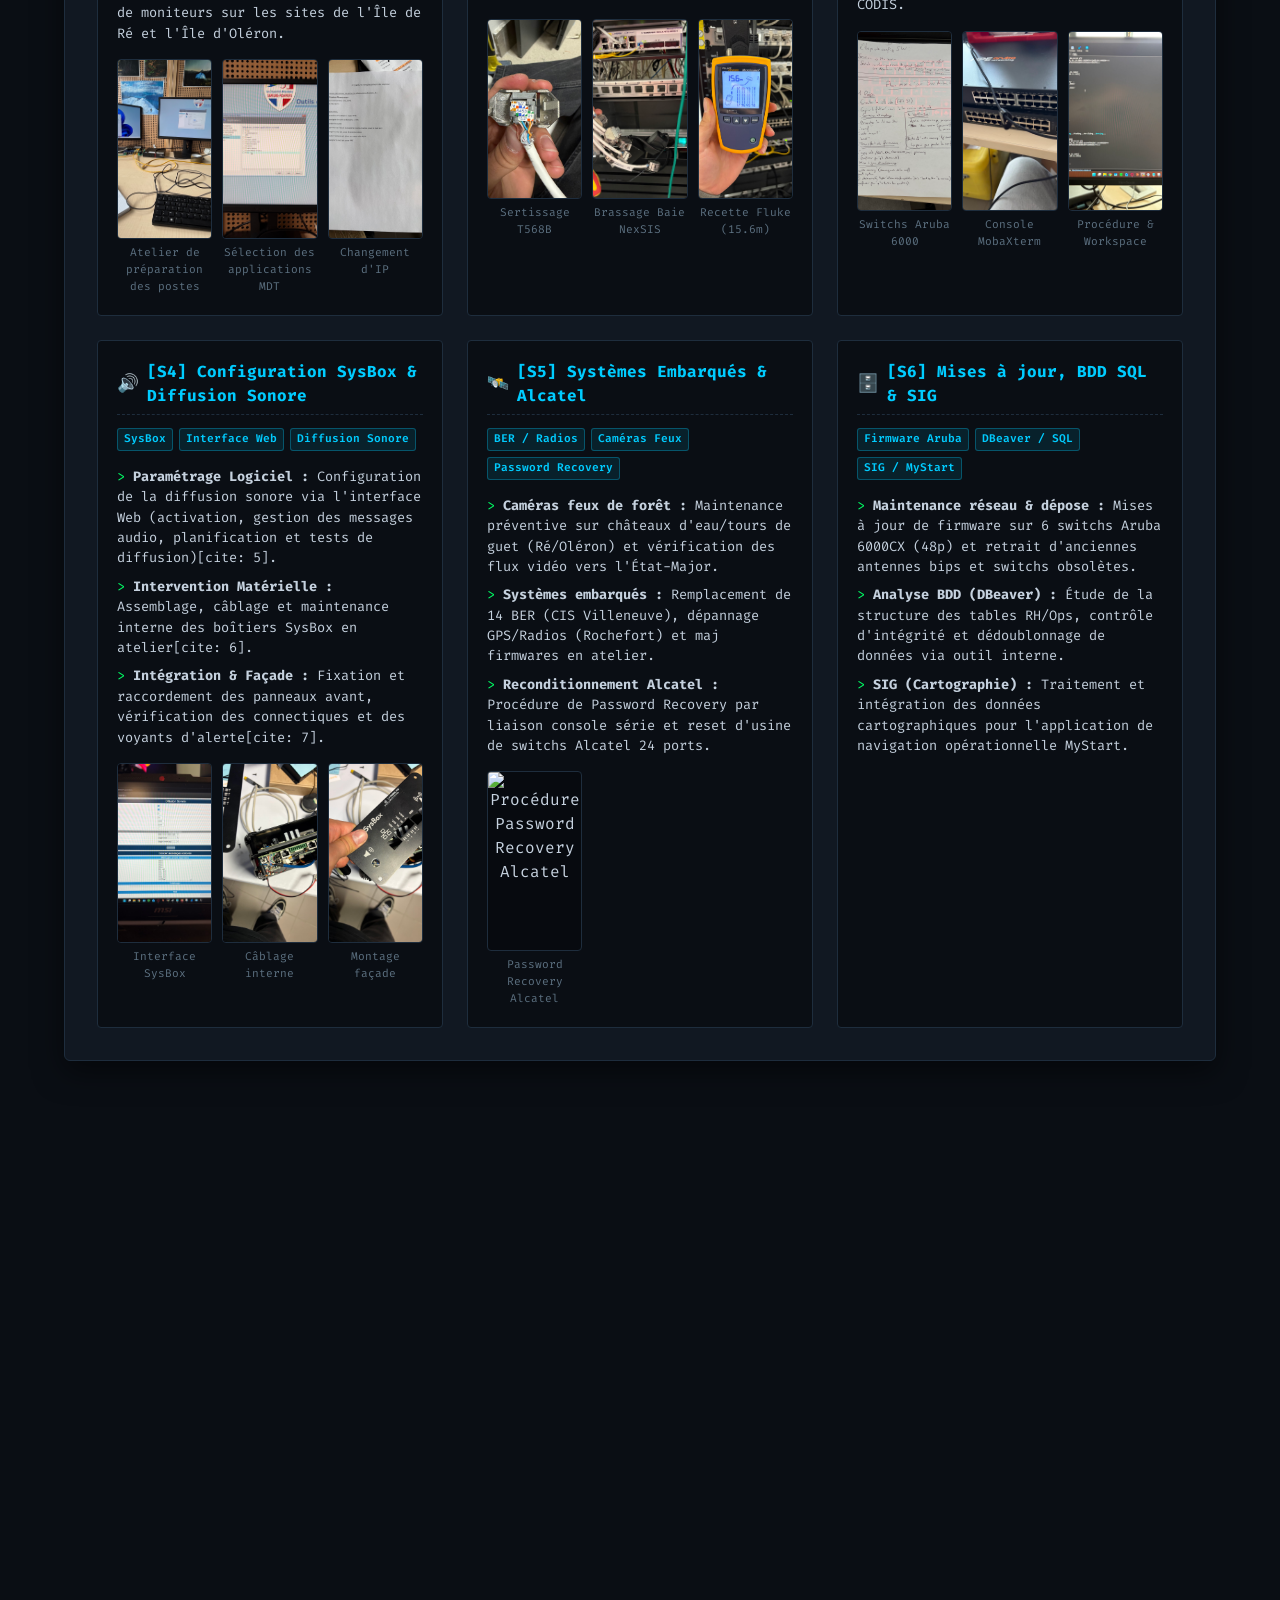
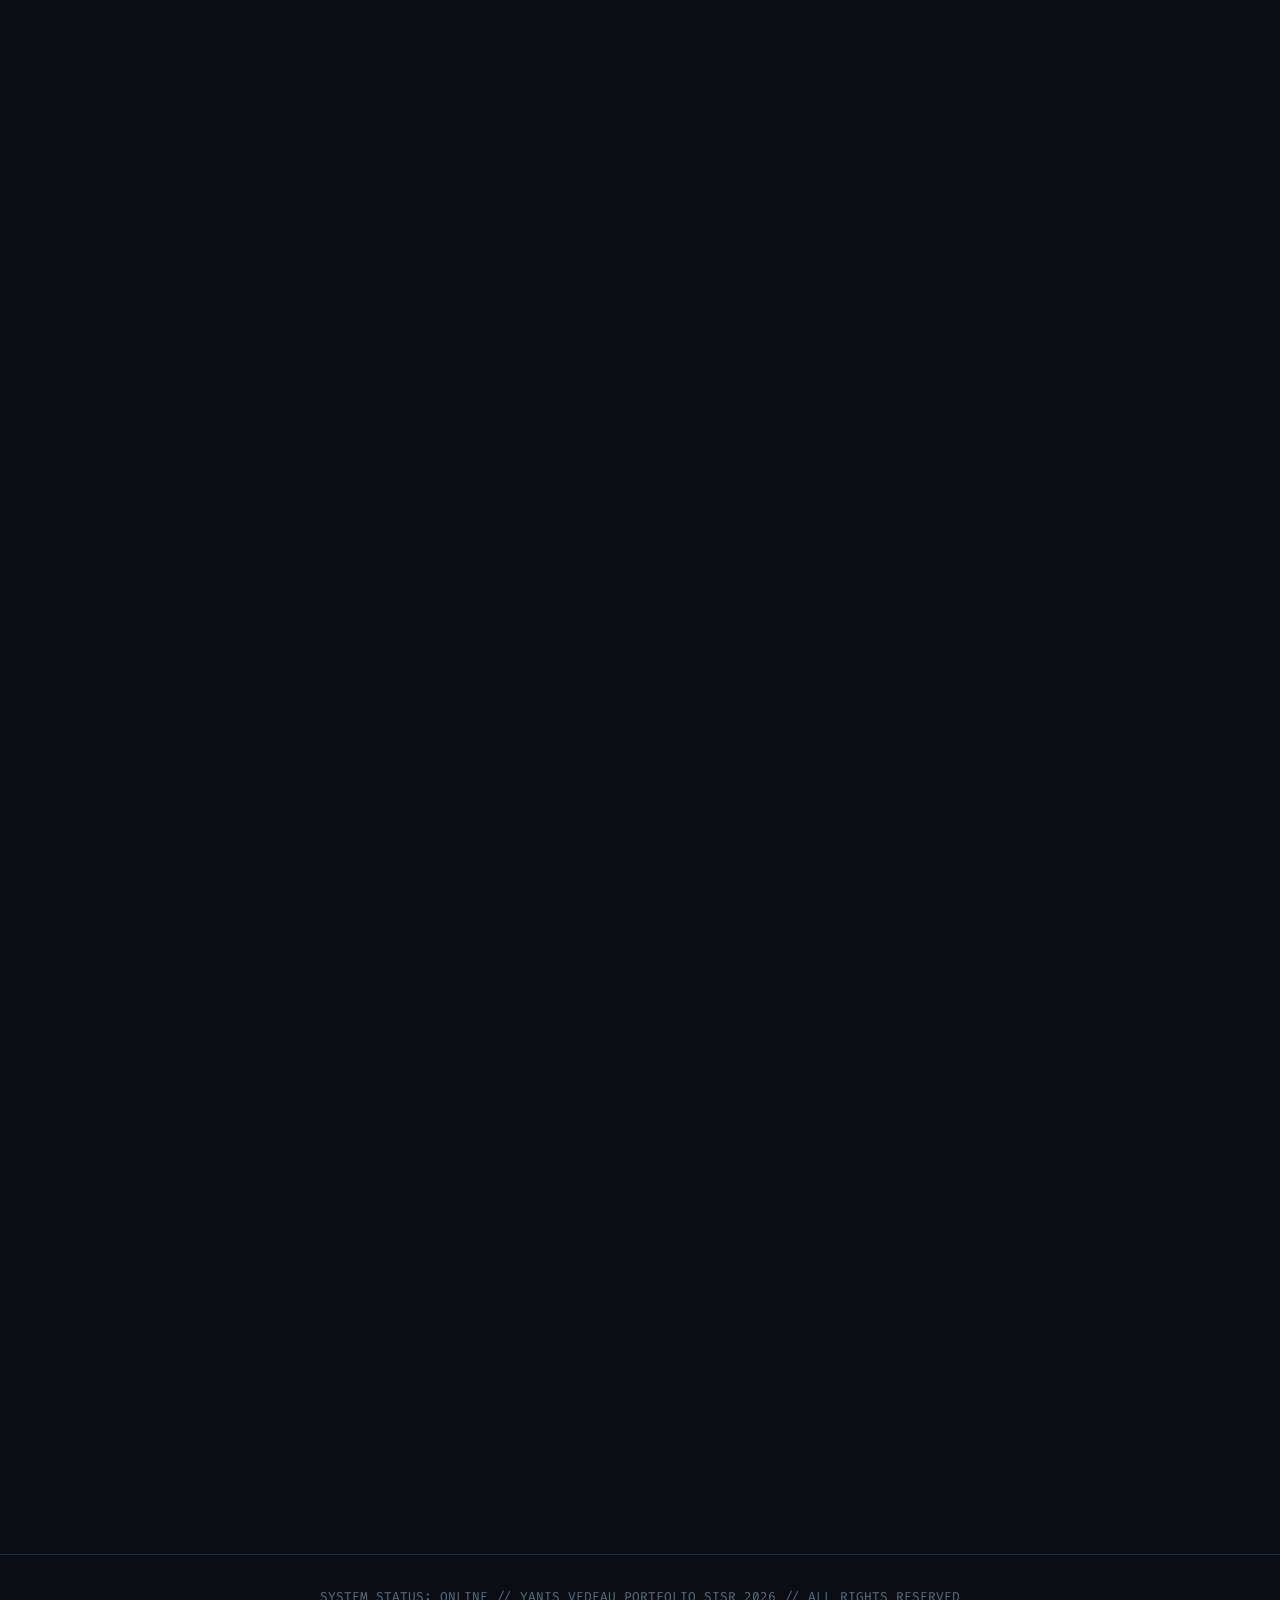
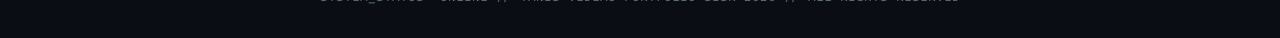
==== commit 41b09d3b: "Update index.html" ====
--- a/index.html
+++ b/index.html
@@ -35,7 +35,7 @@
                 <li><a href="#presentation"><span class="cmd-num">01.</span> ./whoami</a></li>
                 <li><a href="#competences"><span class="cmd-num">02.</span> ./skills</a></li>
                 <li><a href="#stage"><span class="cmd-num">03.</span> ./stage_sdis17</a></li>
-                <li><a href="#tableau-e5"><span class="cmd-num">04.</span> ./grille_e5</a></li>
+                <li><a href="#tableau-synthese"><span class="cmd-num">04.</span> ./grille_e5</a></li>
                 <li><a href="#engagements"><span class="cmd-num">05.</span> ./engagements</a></li>
                 <li><a href="#contact"><span class="cmd-num">06.</span> ./contact</a></li>
             </ul>
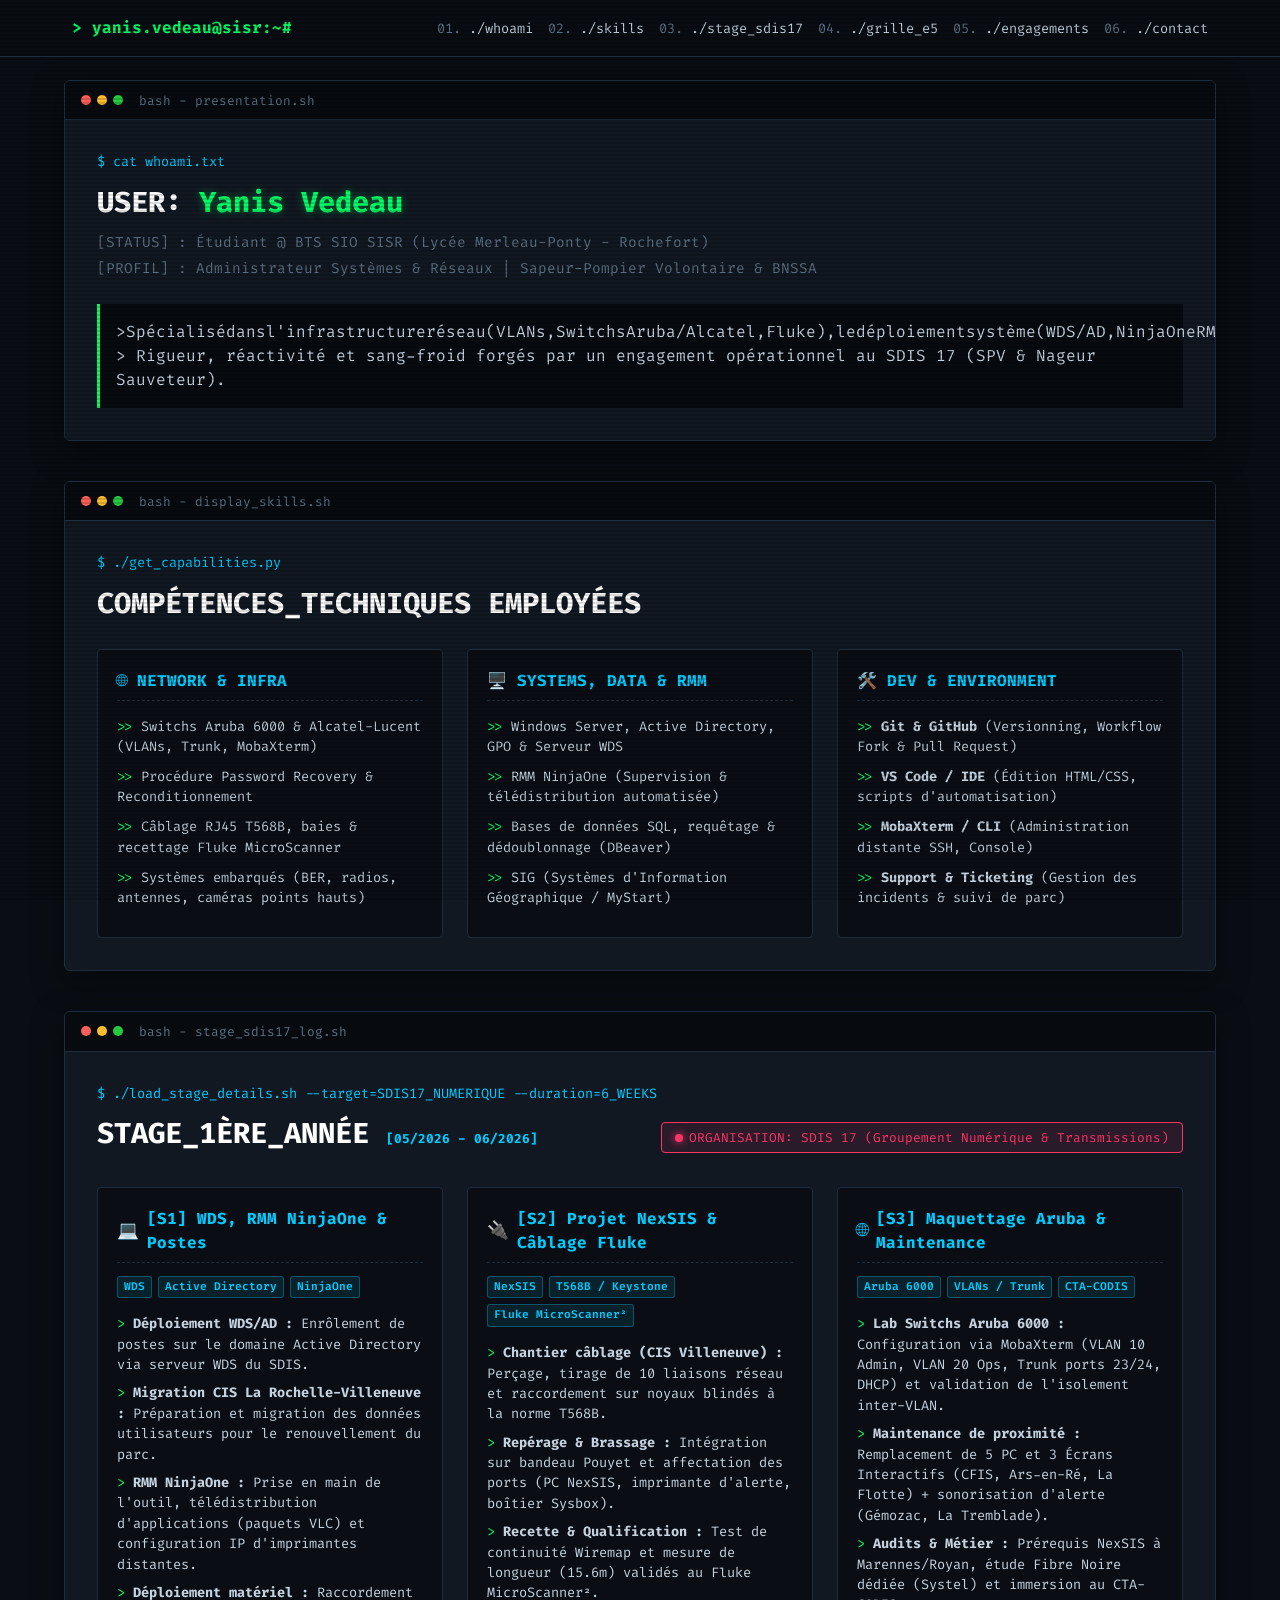
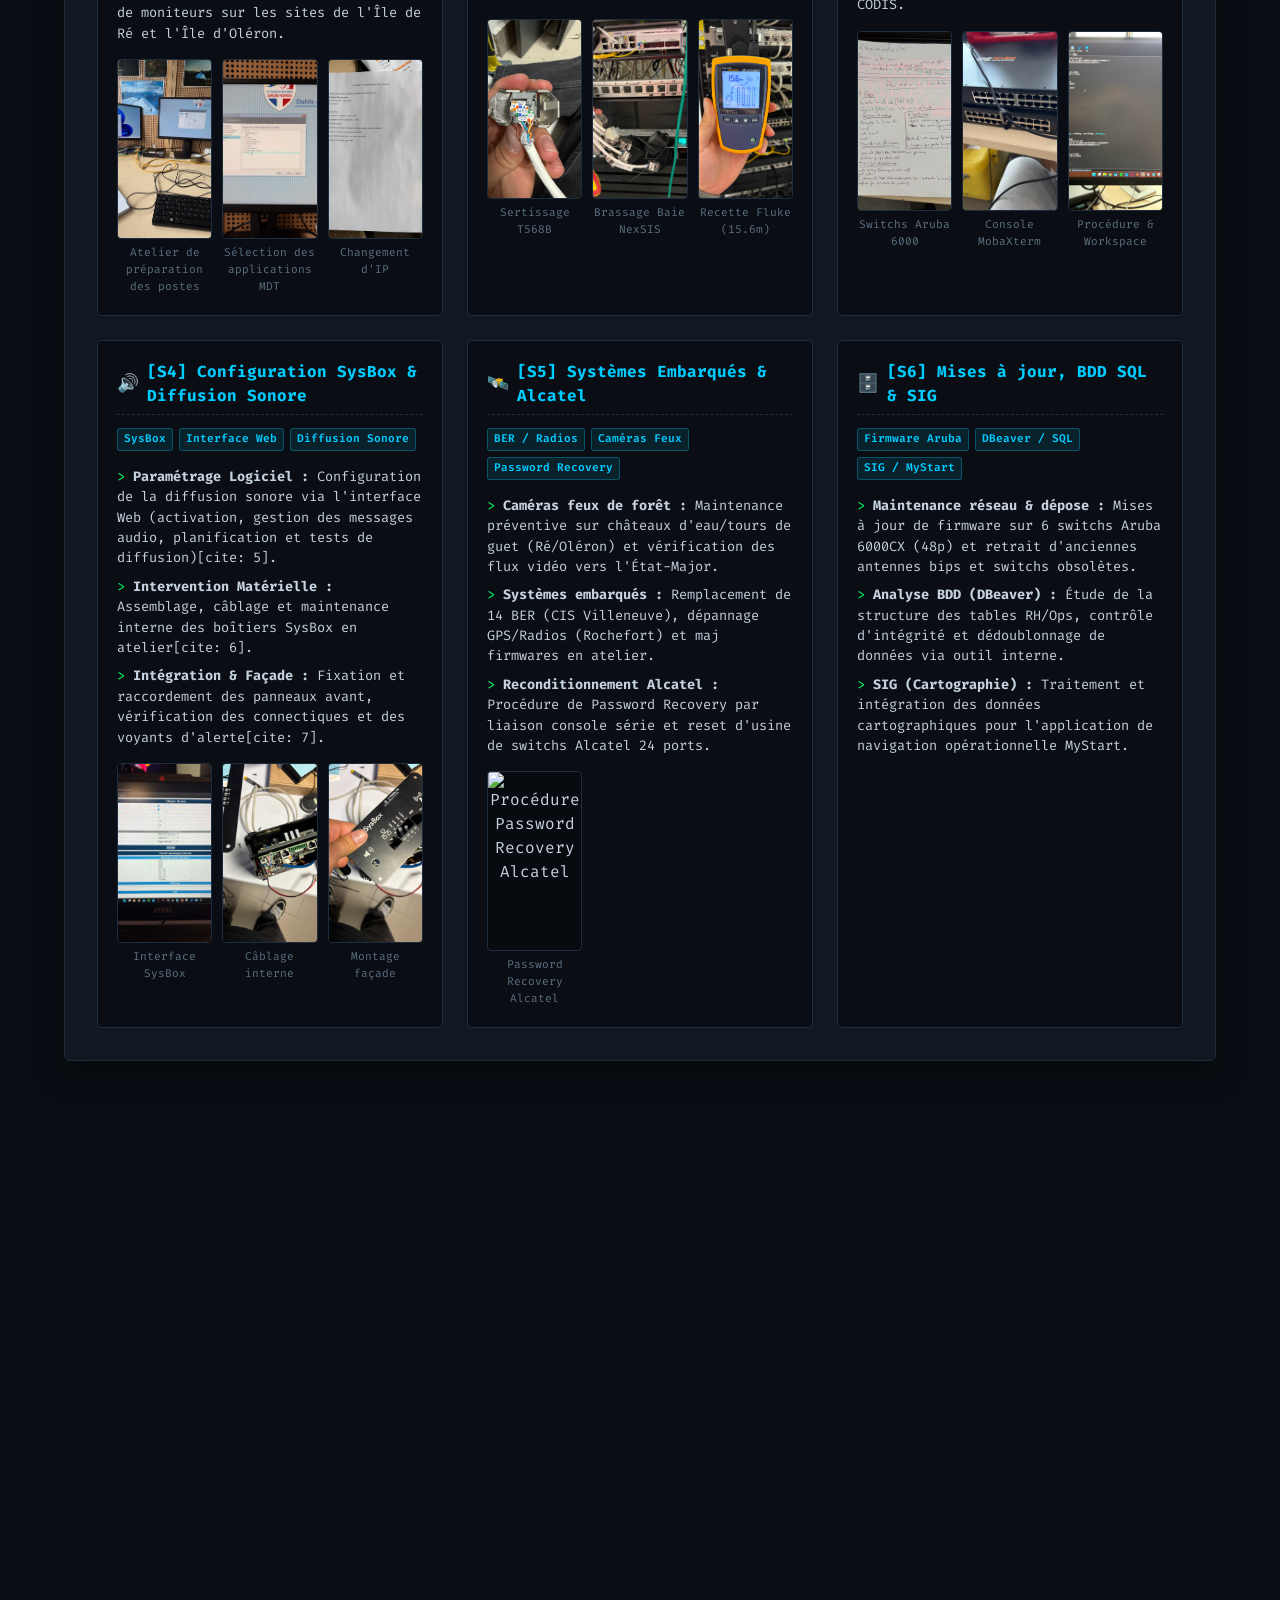
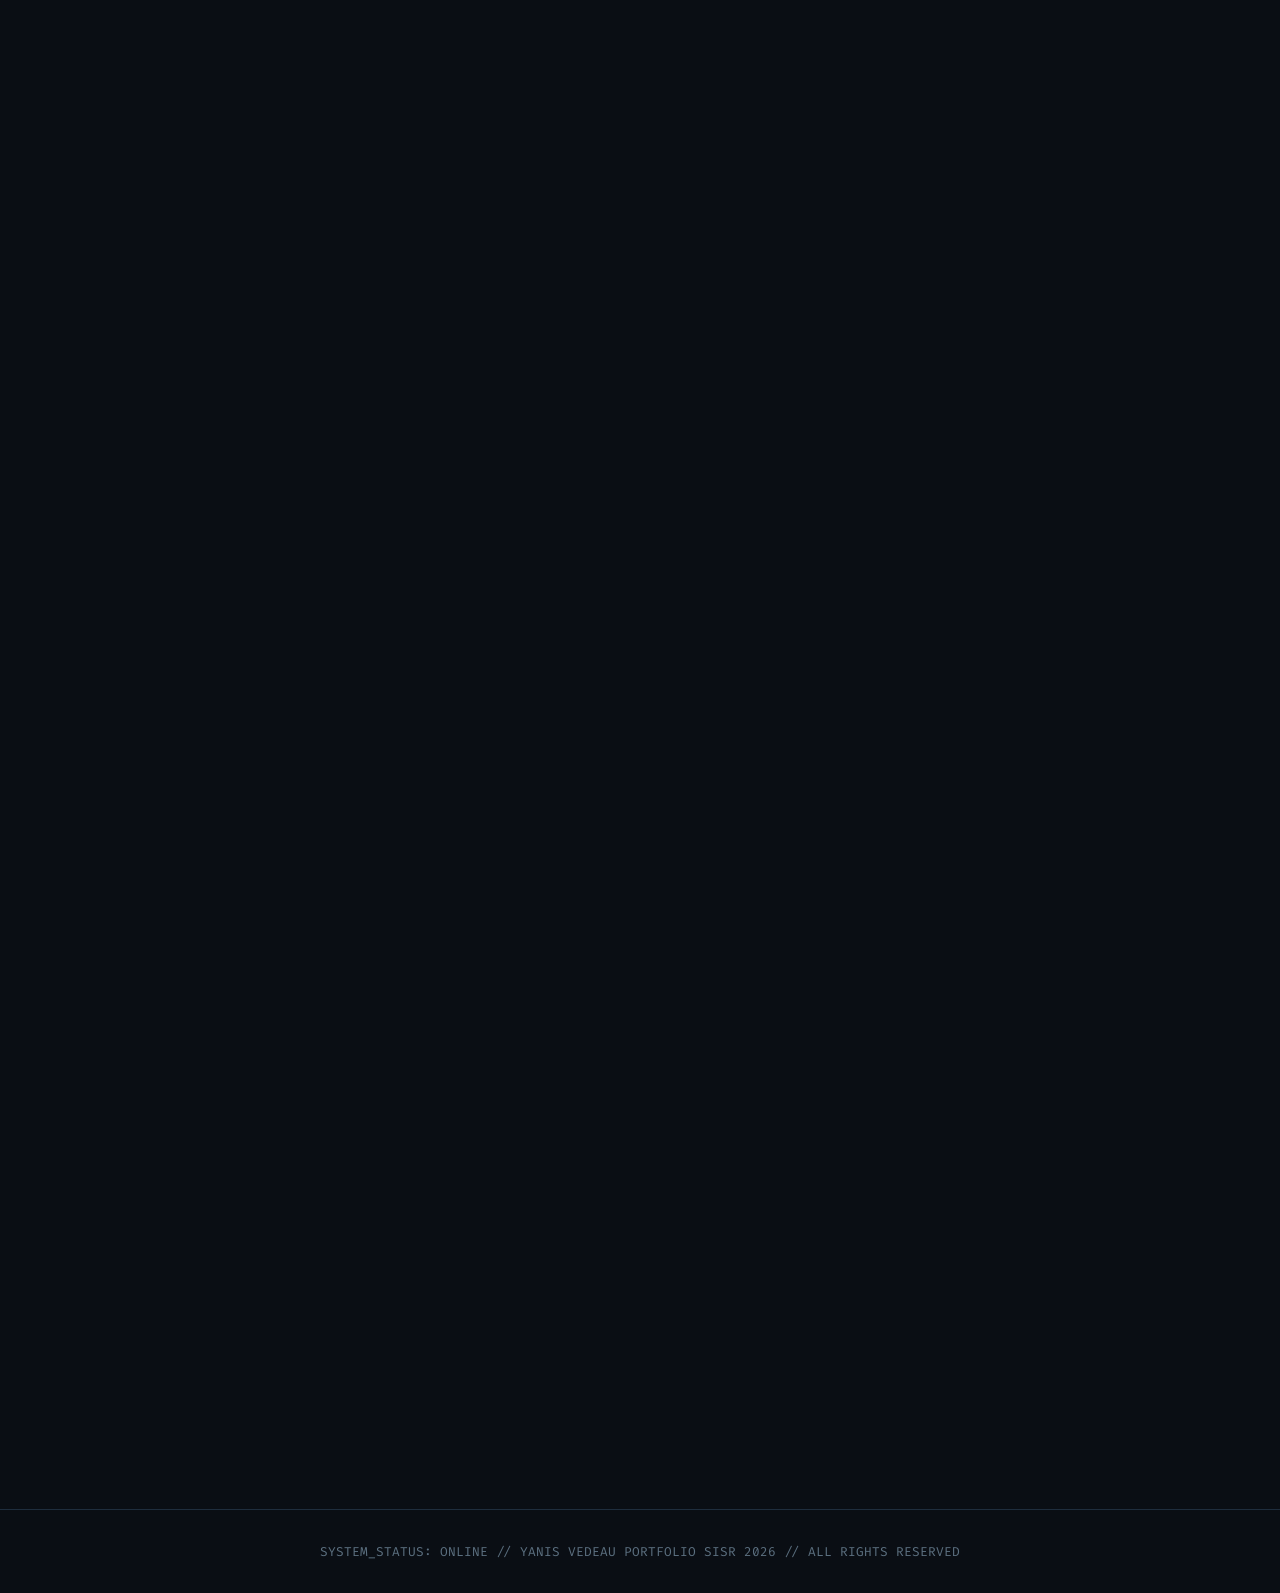
==== commit 0a2c75b1: "Update print statement from 'Hello' to 'Goodbye'" ====
--- a/index.html
+++ b/index.html
@@ -553,3 +553,4 @@
 </body>
 
 </html>
+
